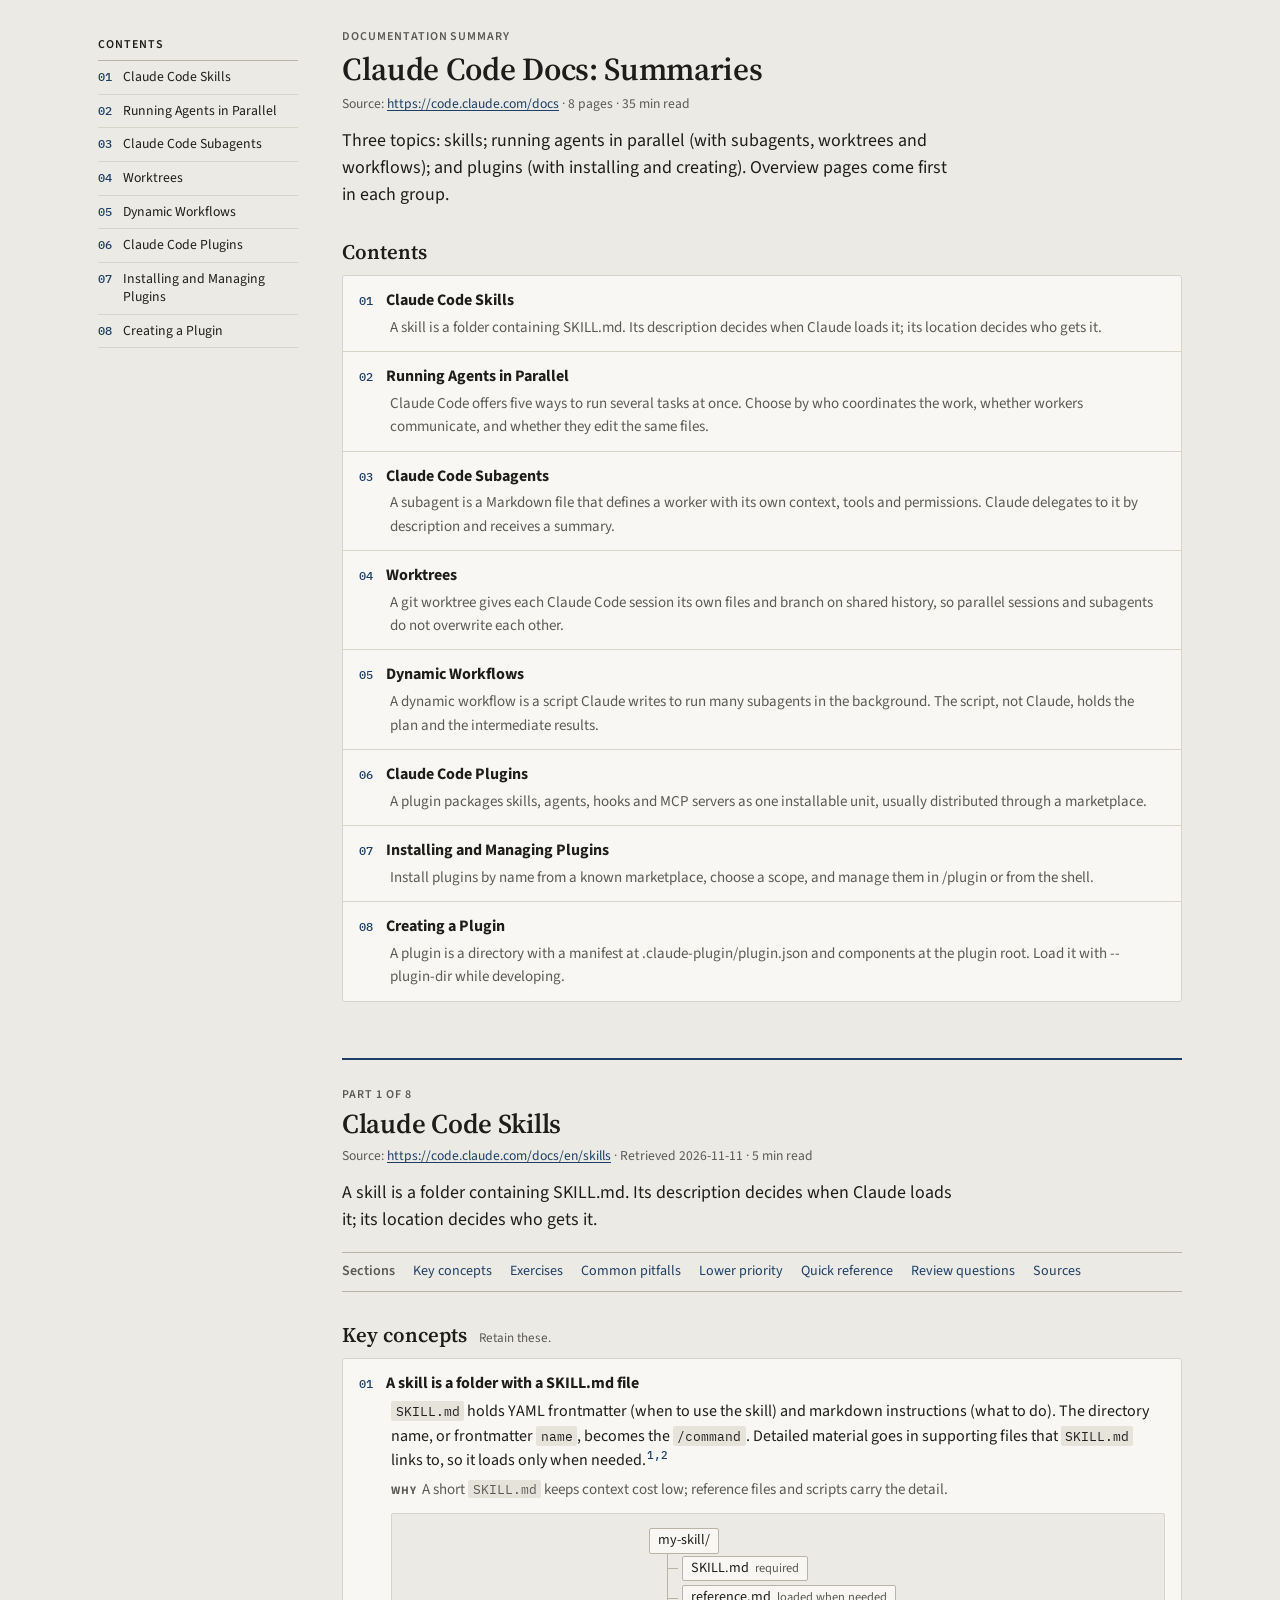
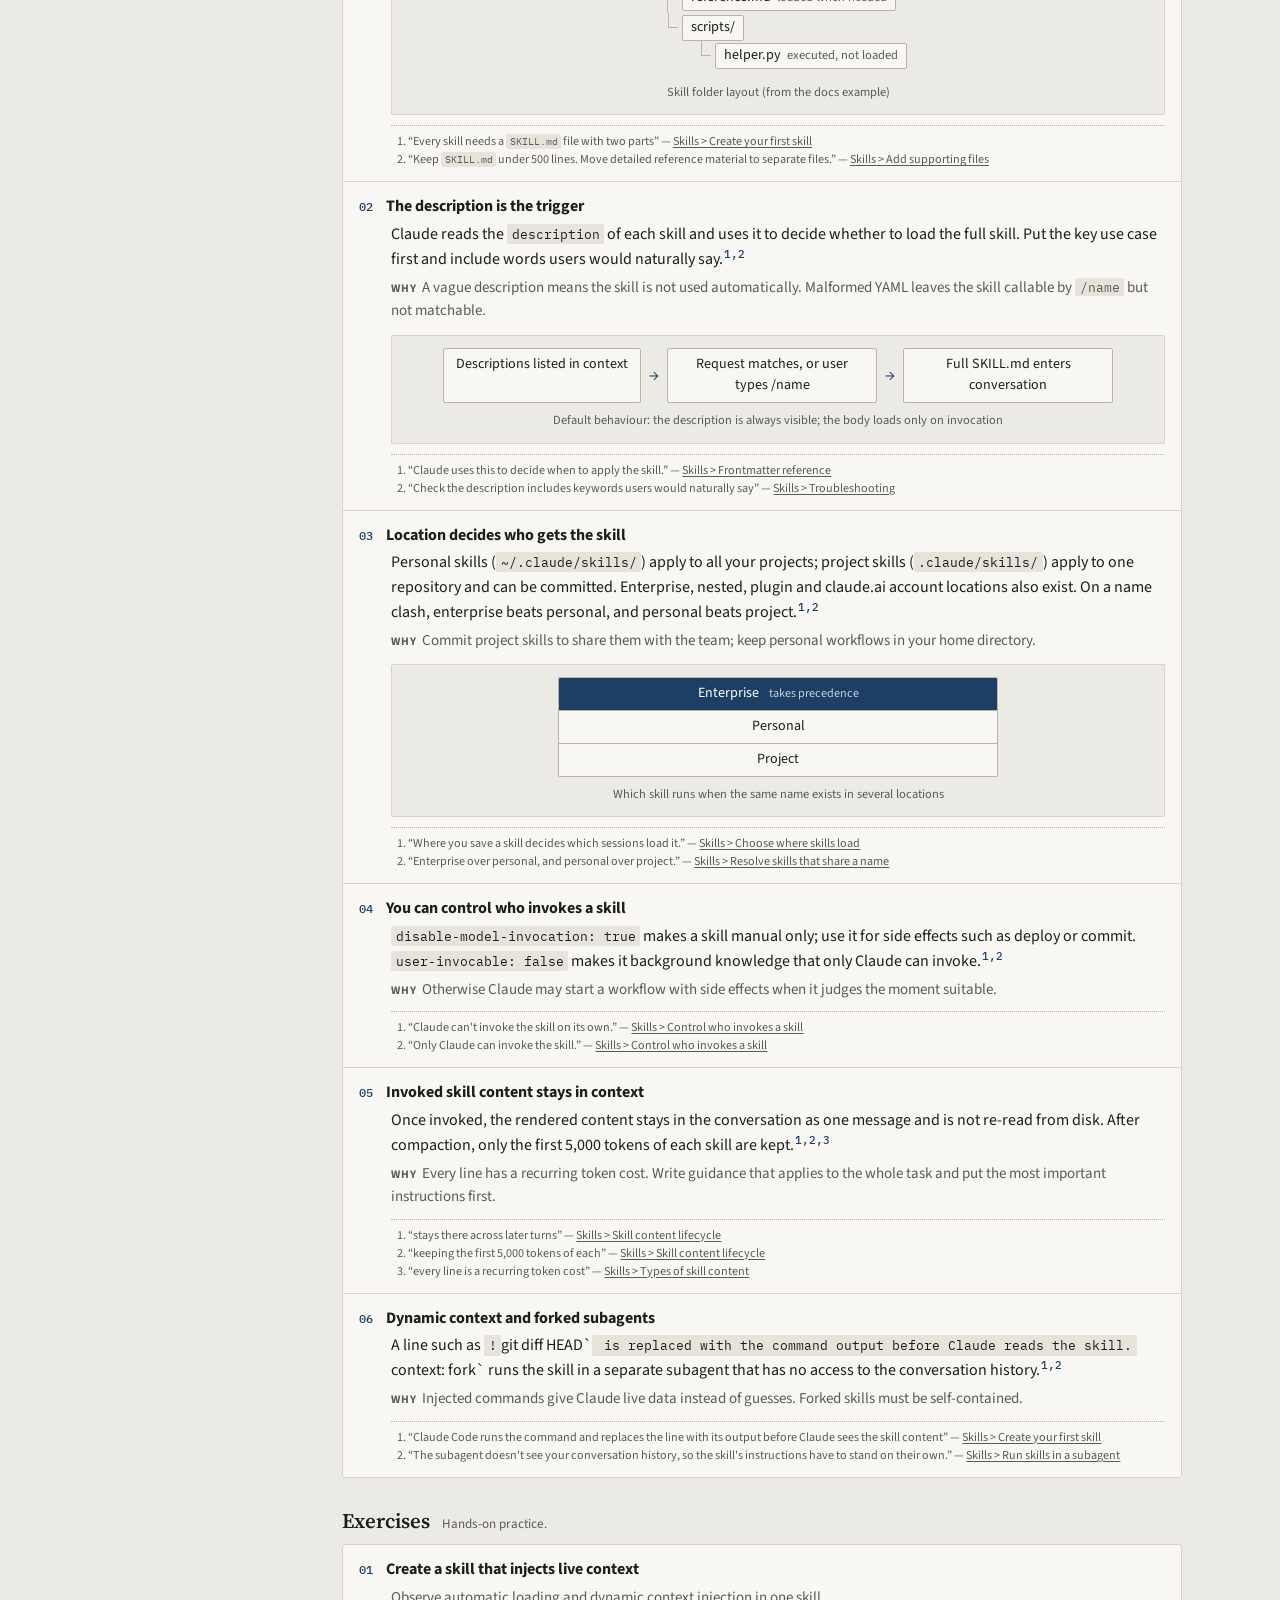
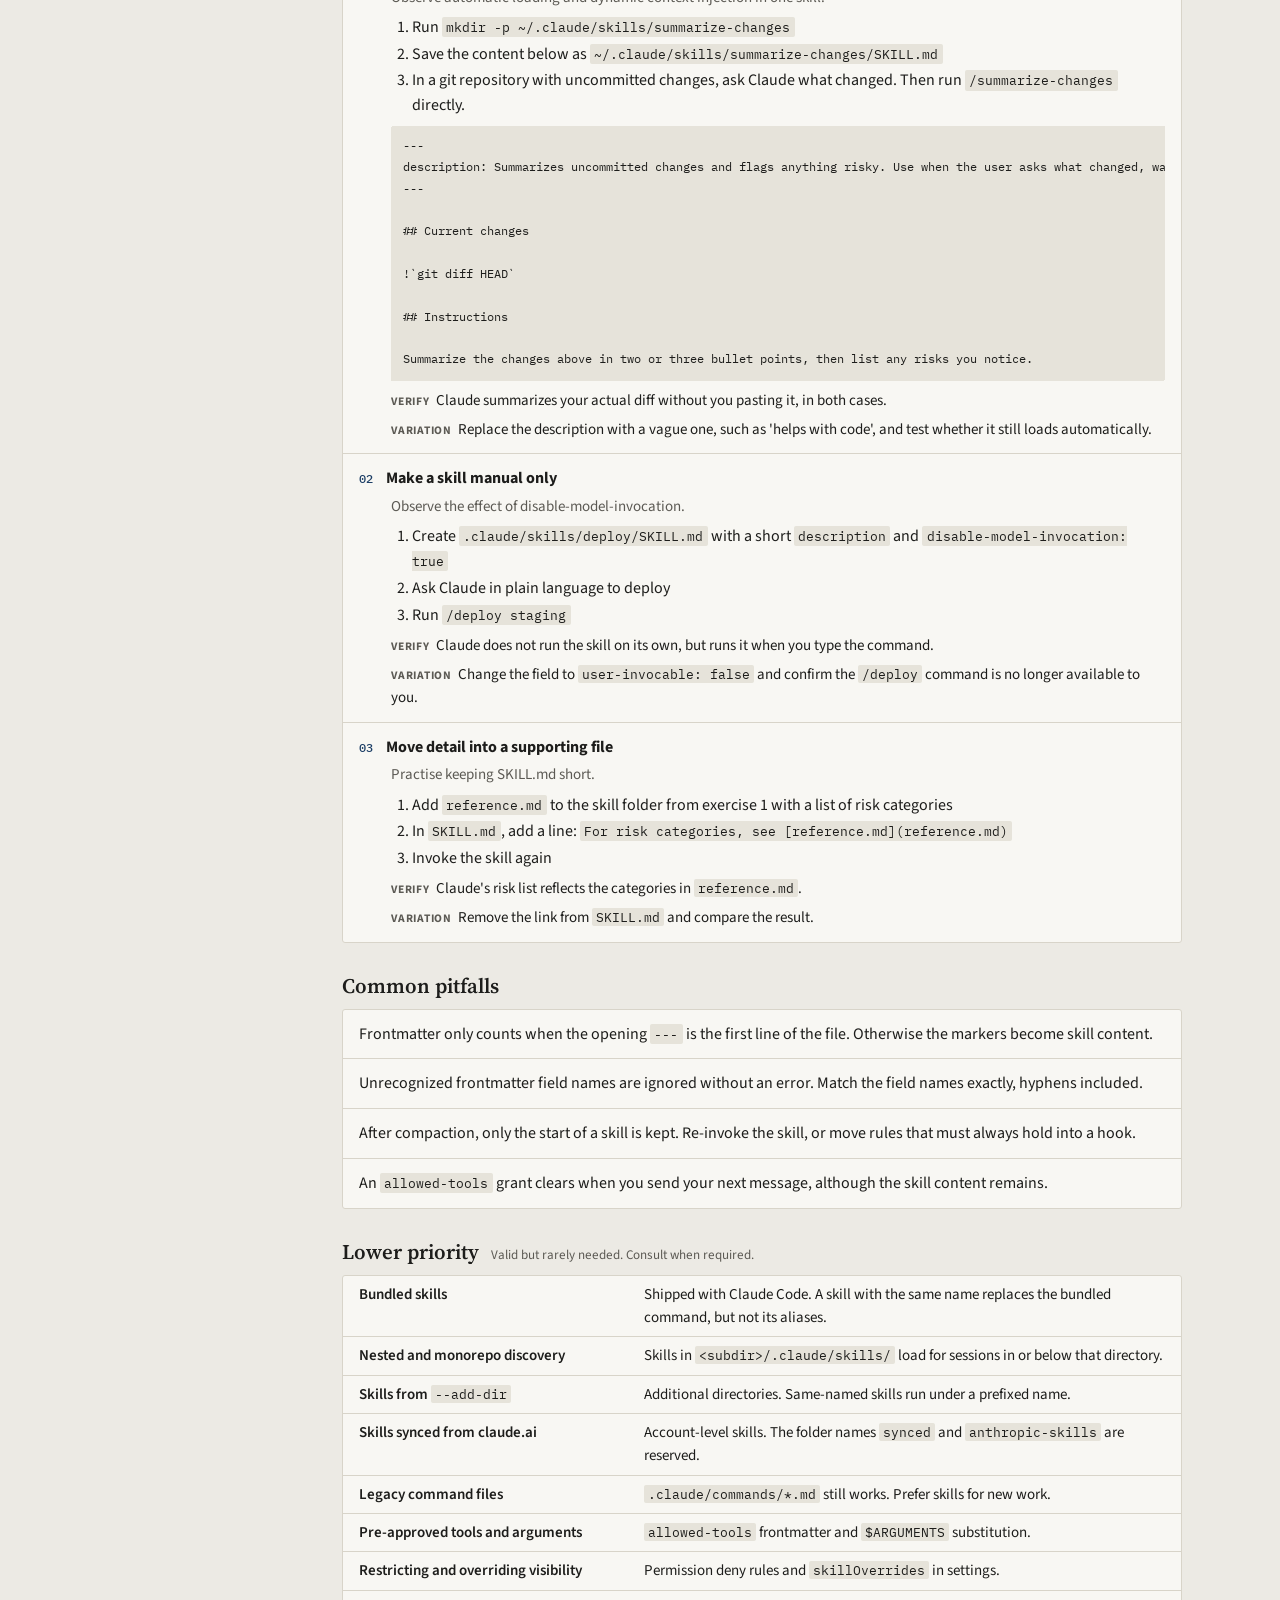
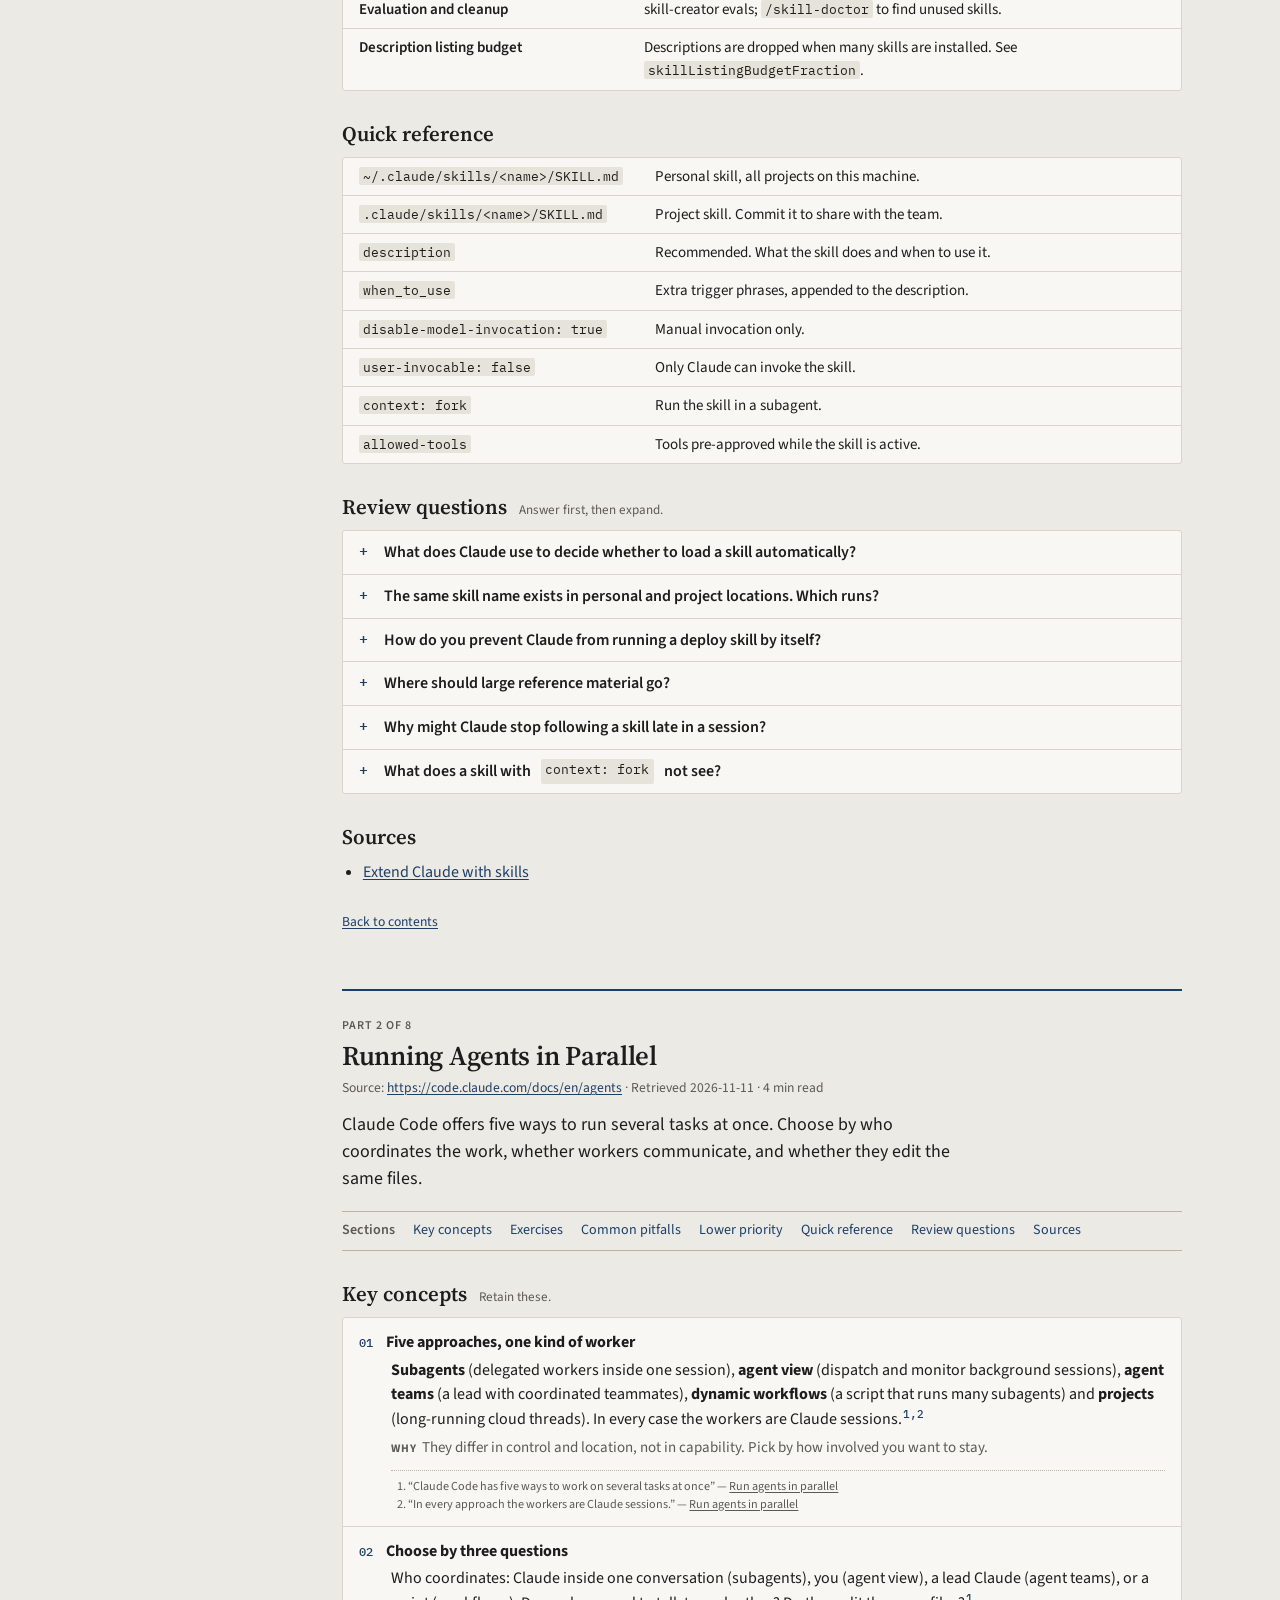
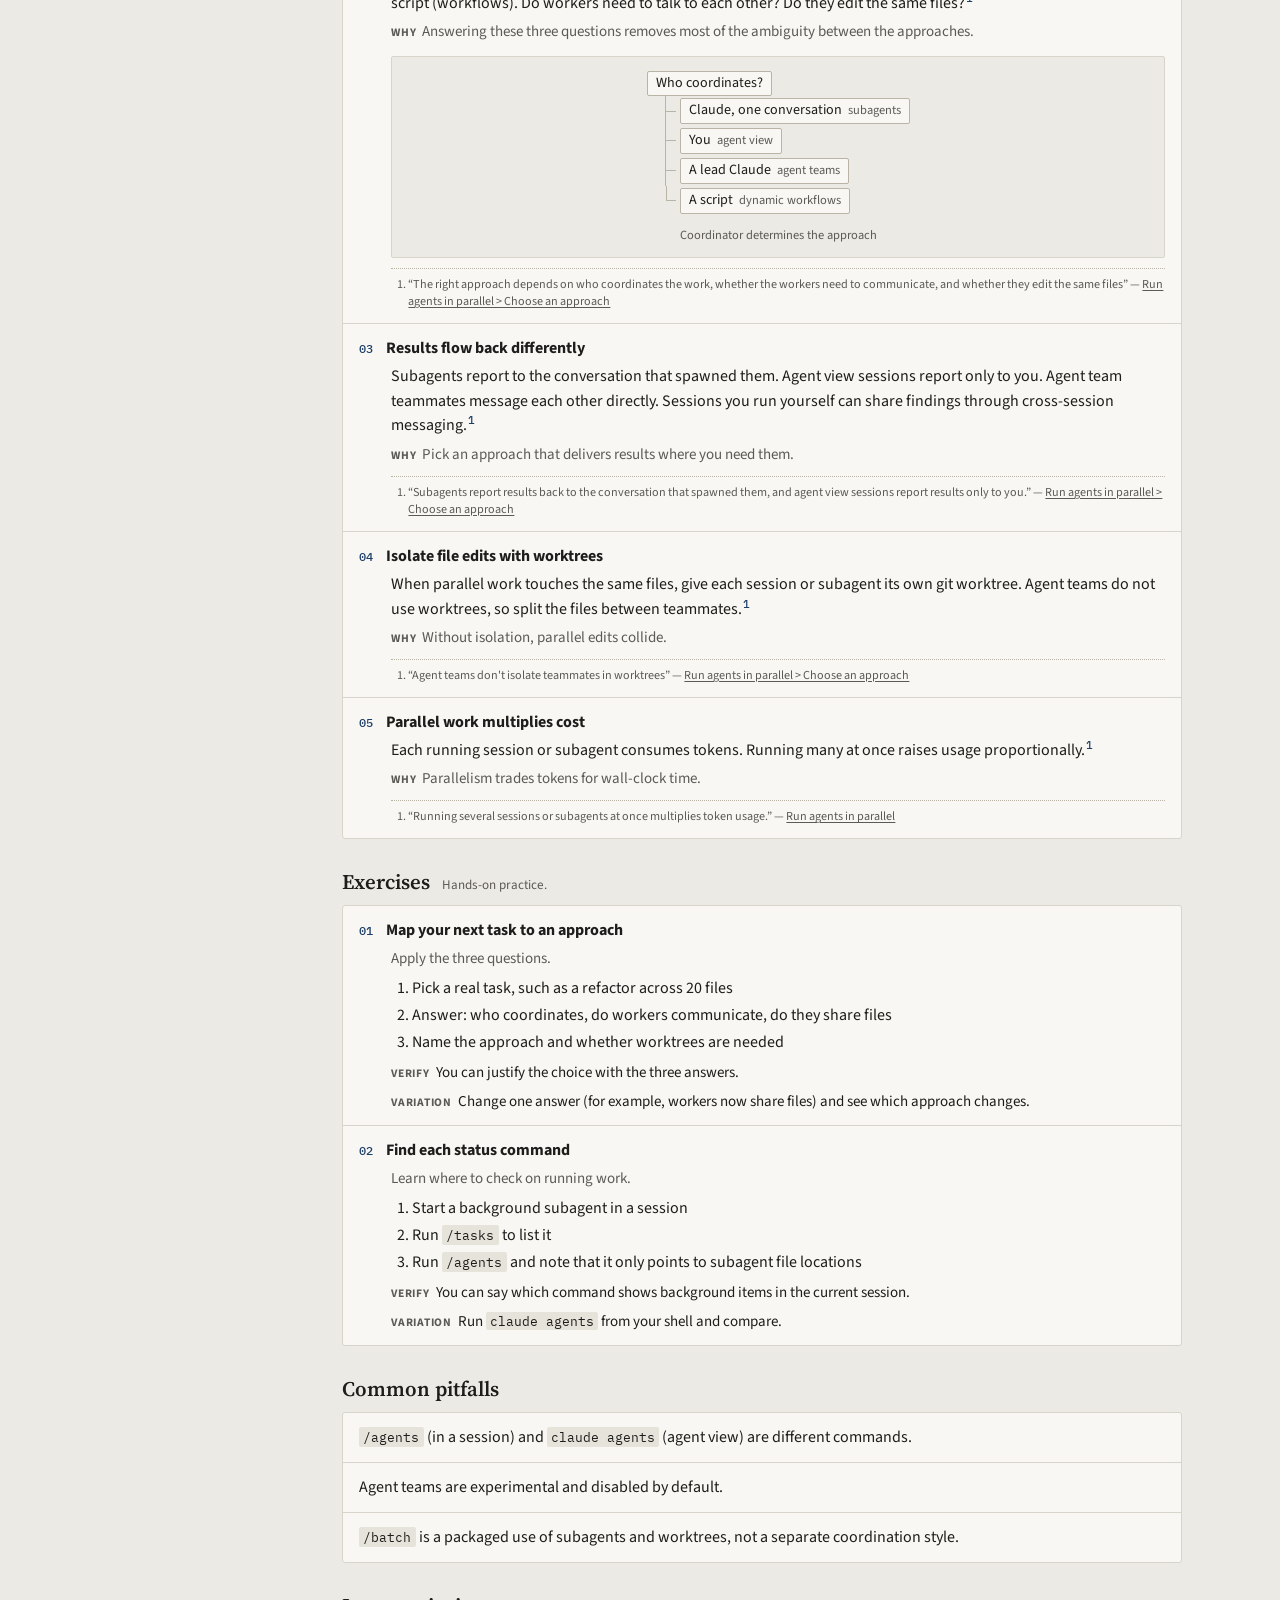
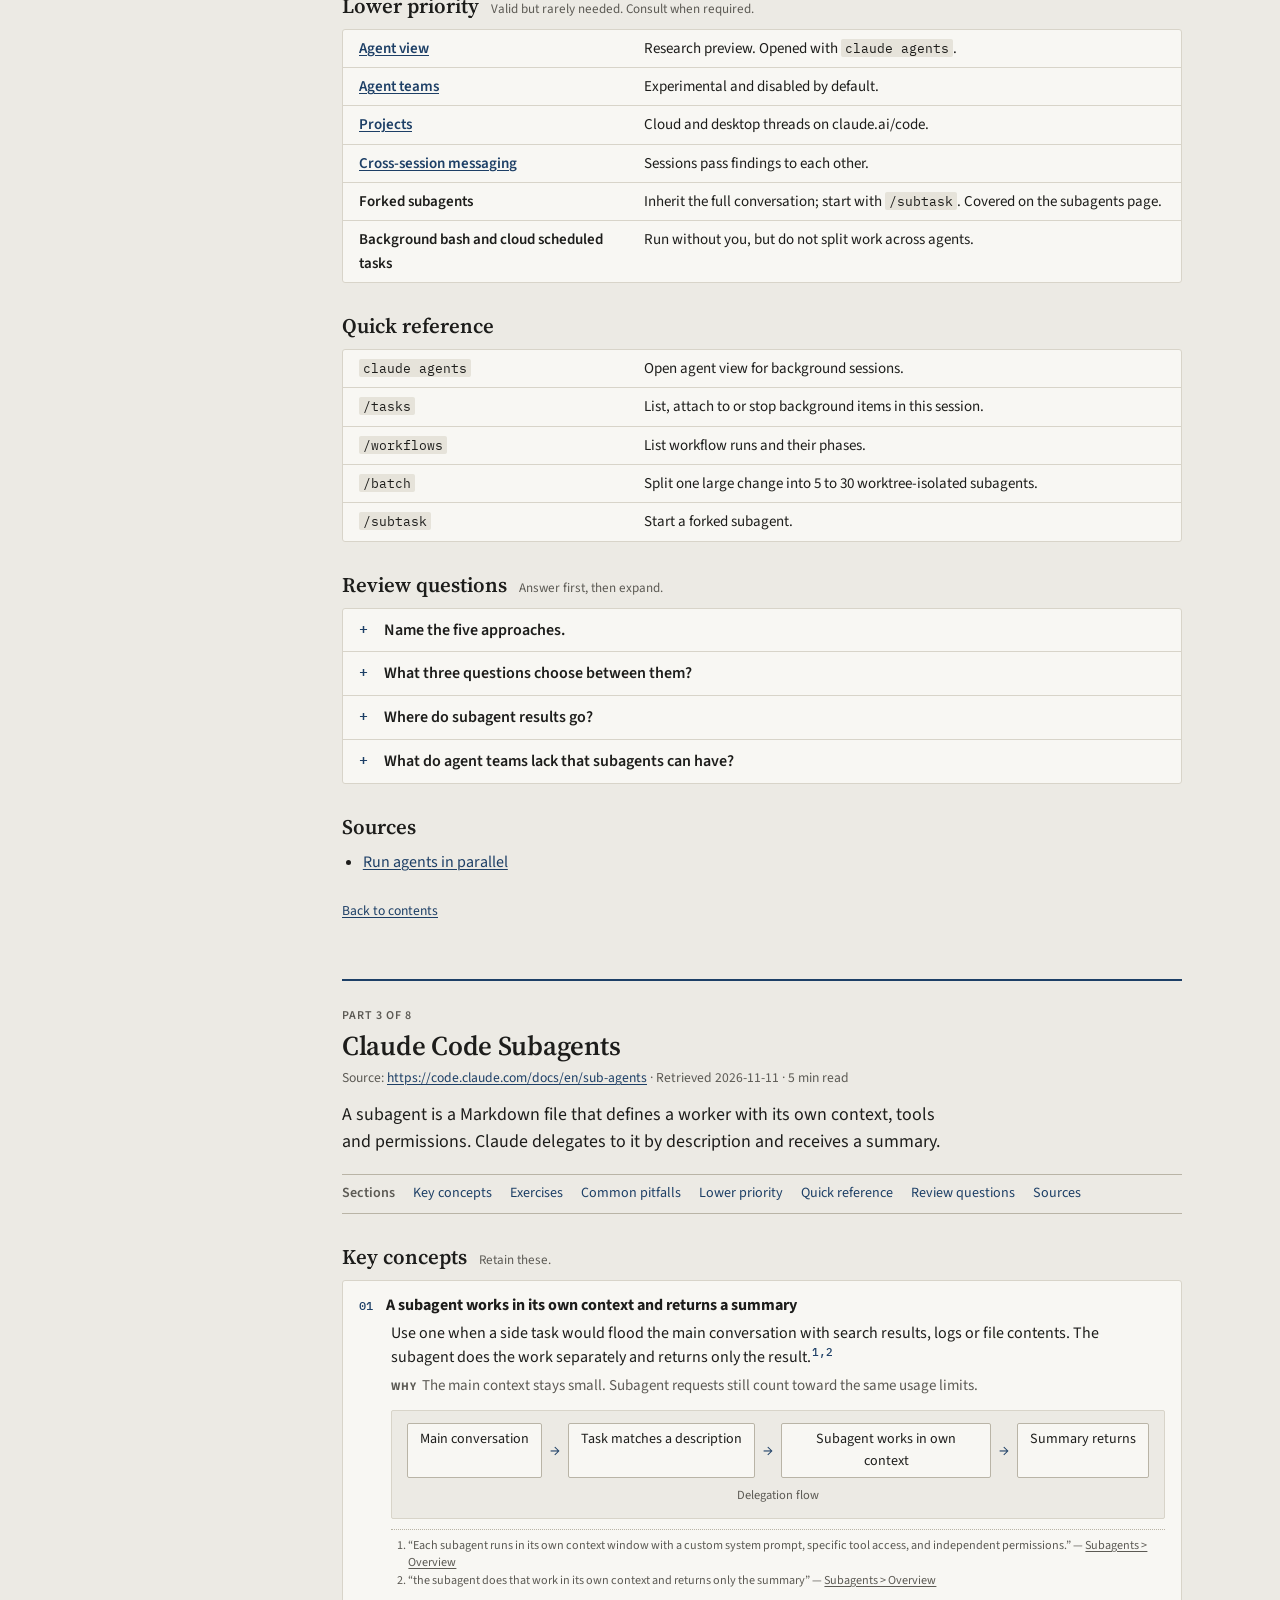
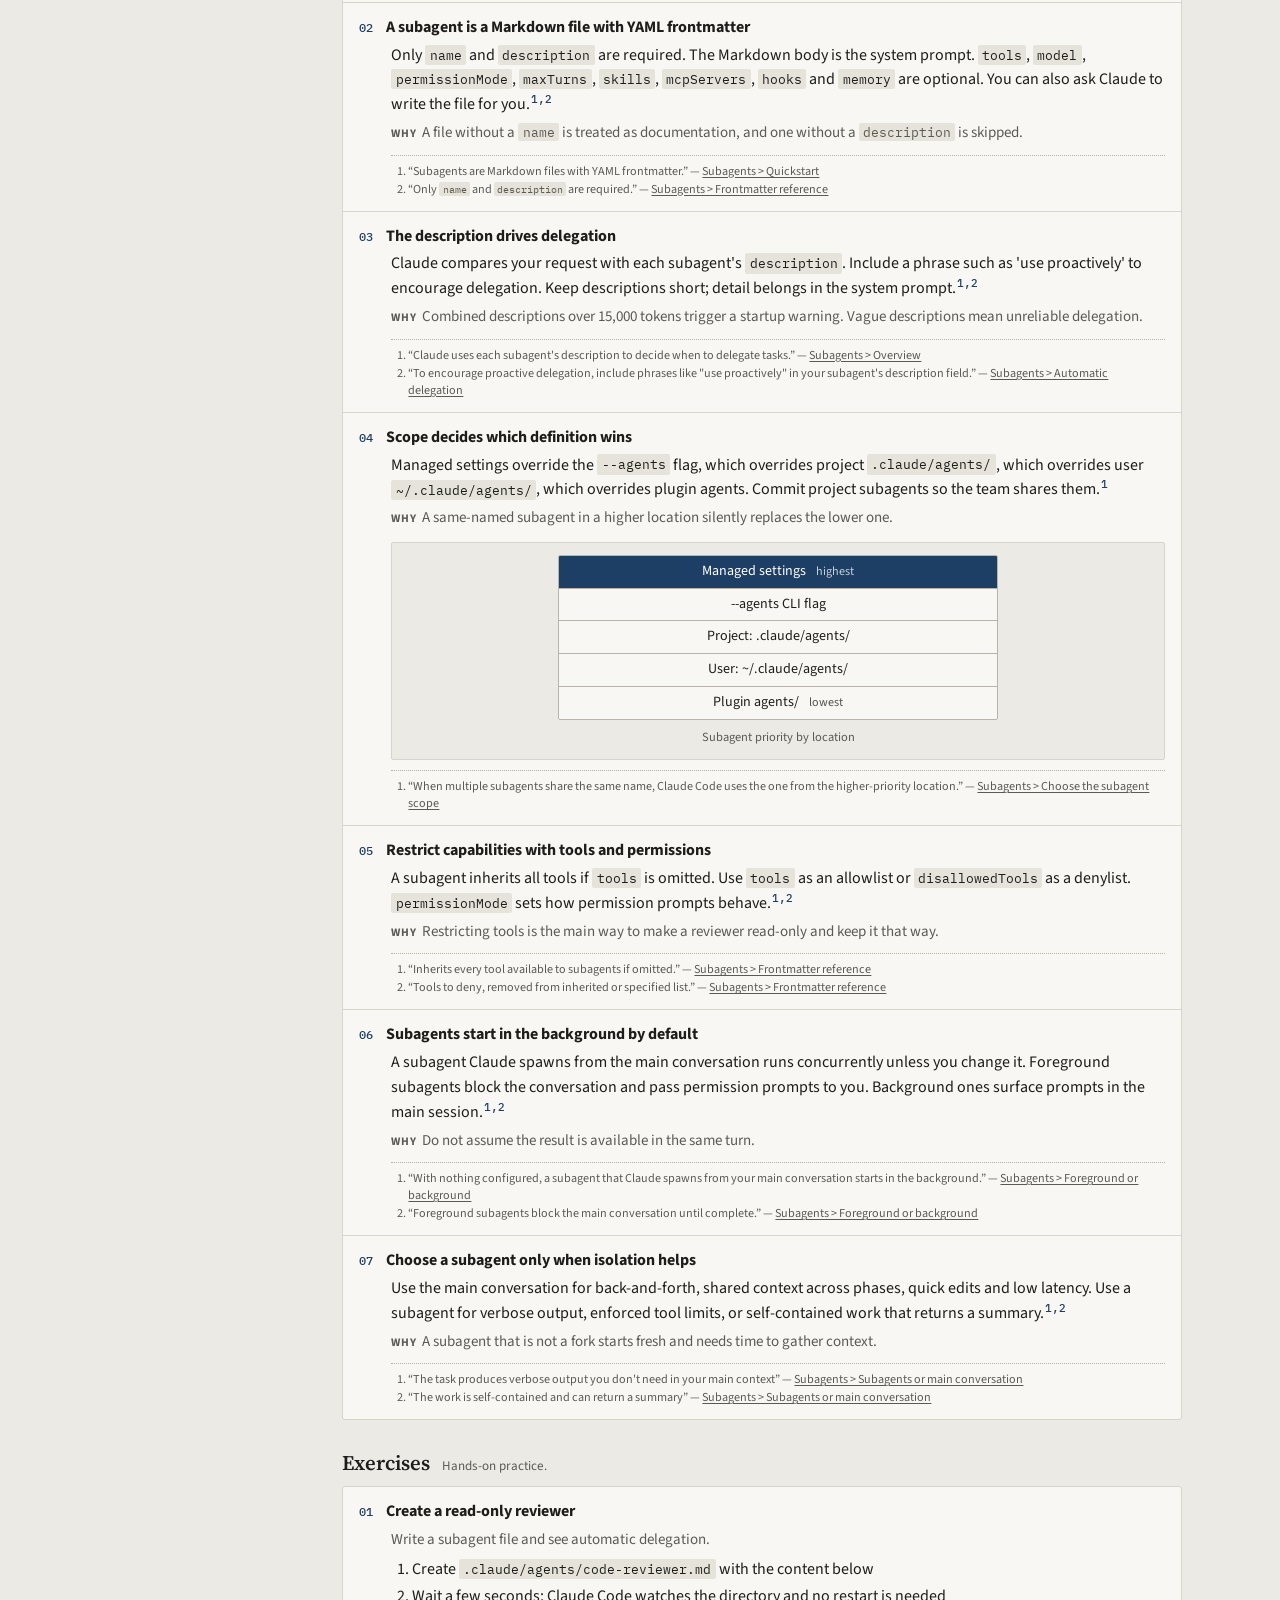
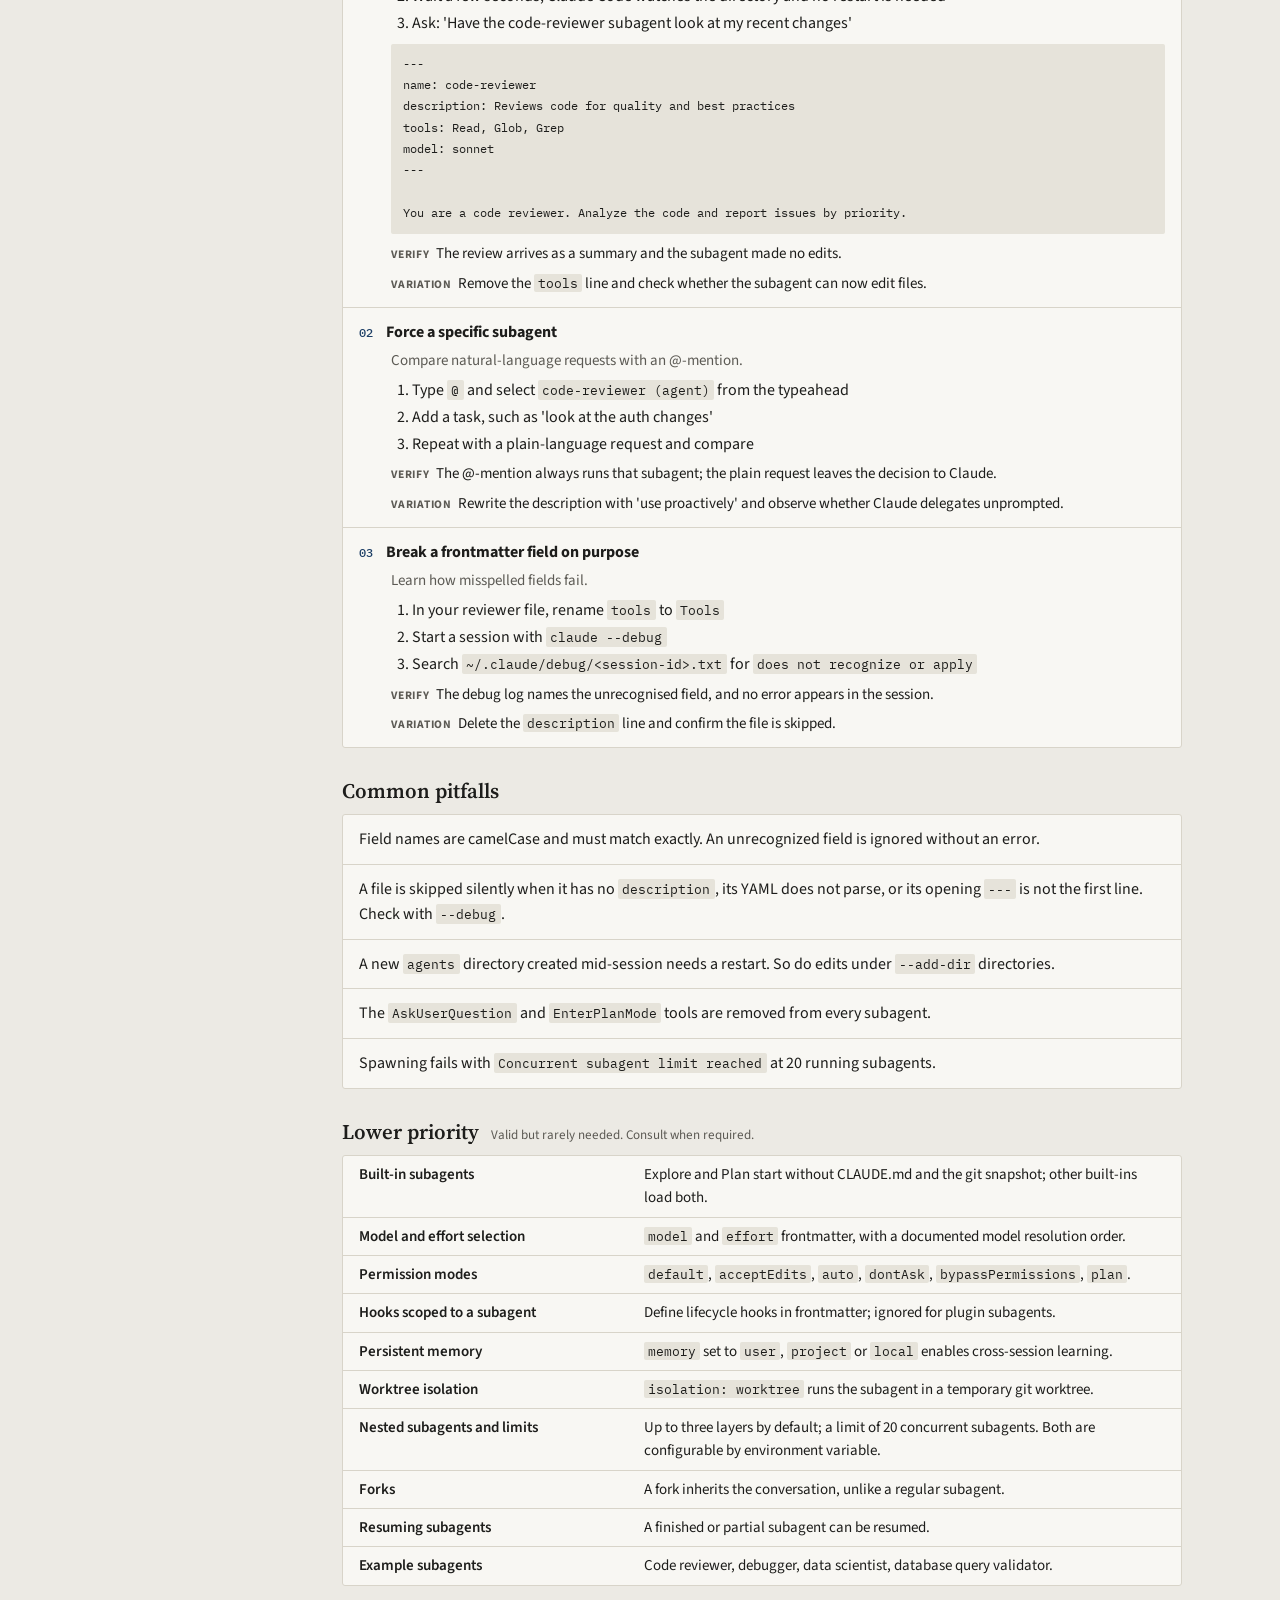
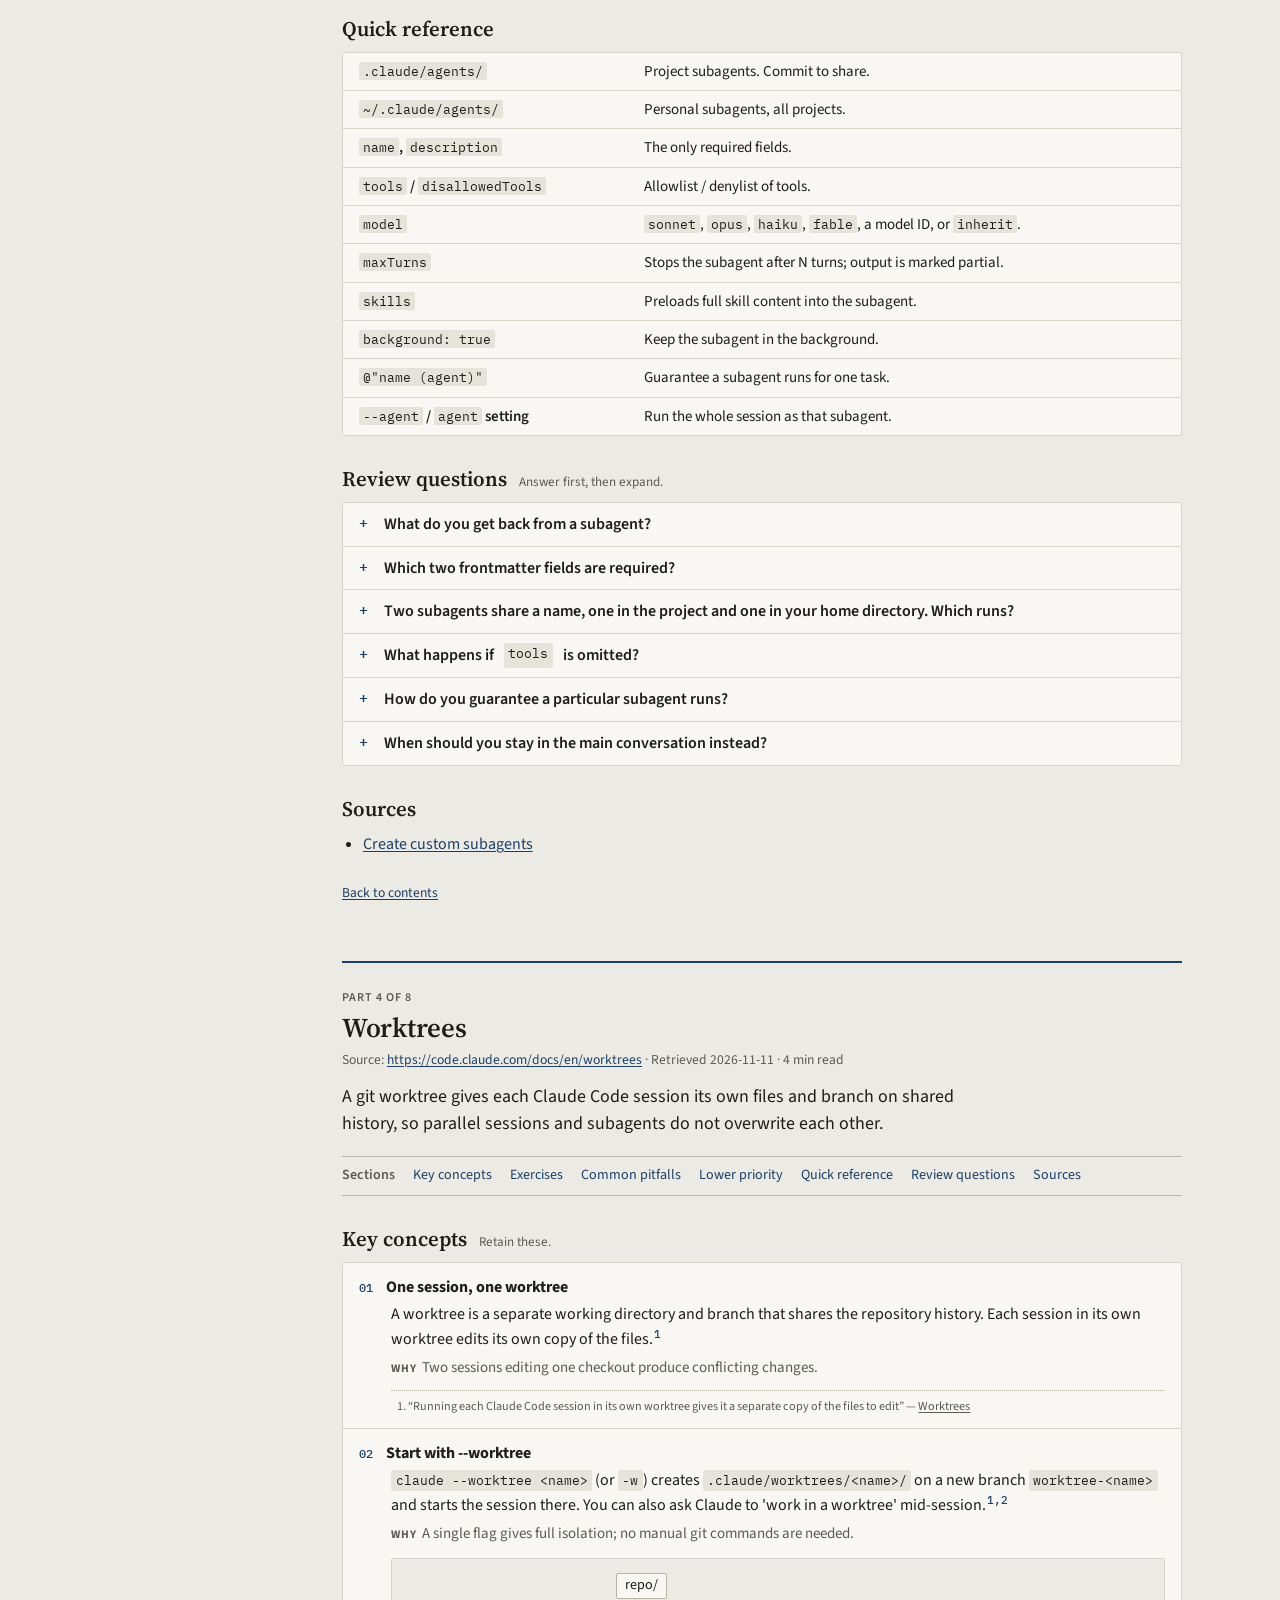
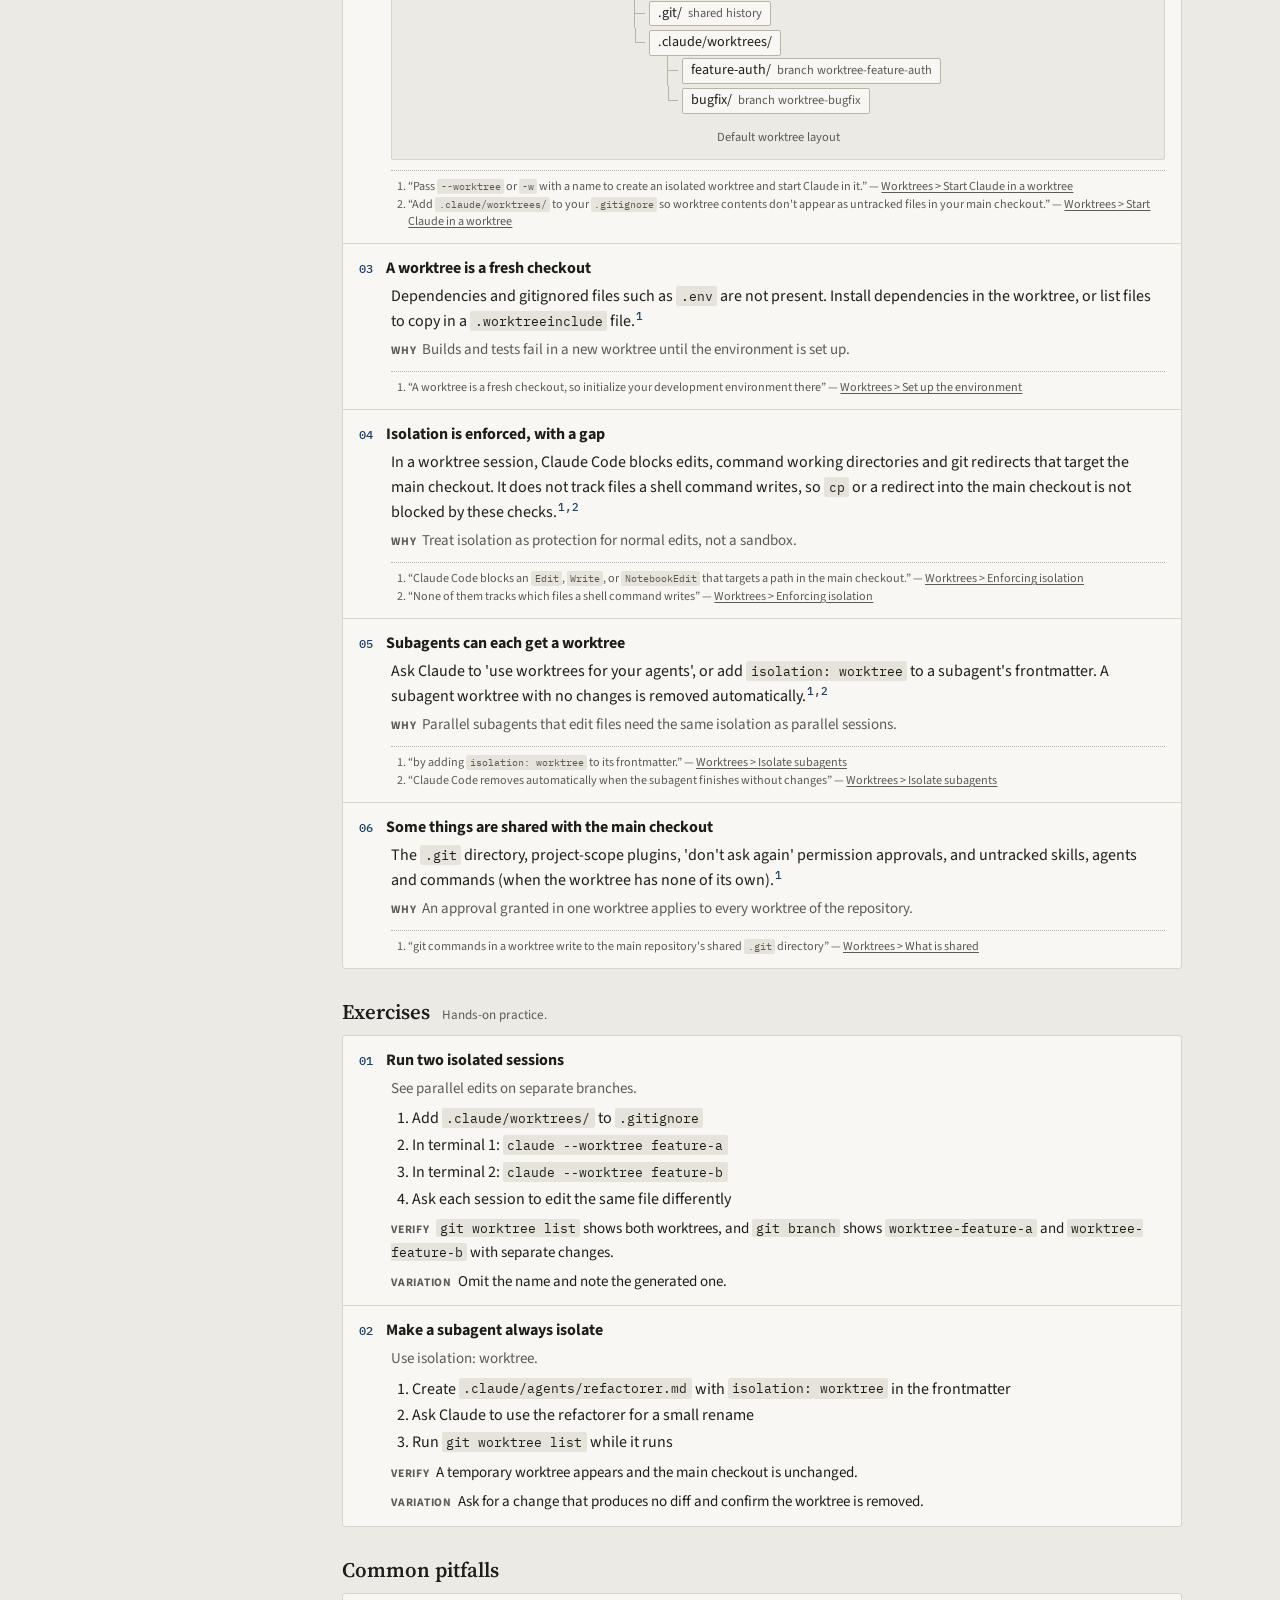
==== tldr-out/claude-code/index.html @ df7fffbd "Refactor tldr-docs: unified bundle HTML, fetch script, stricter checks - build.py renders every page" ====
<!doctype html><html lang="en"><head><meta charset="utf-8"><meta name="viewport" content="width=device-width,initial-scale=1"><title>Claude Code Docs: Summaries</title><link rel="preconnect" href="https://fonts.googleapis.com"><link rel="preconnect" href="https://fonts.gstatic.com" crossorigin><link rel="stylesheet" href="https://fonts.googleapis.com/css2?family=Source+Sans+3:ital,wght@0,400;0,600;0,700;1,400&family=Source+Serif+4:opsz,wght@8..60,600&family=IBM+Plex+Mono:wght@400;500&display=swap"><style>
:root{--bg:#eceae4;--panel:#f8f7f3;--fg:#1d1d1b;--mut:#5c5a54;--bd:#d8d4c9;--bd2:#b9b4a6;--acc:#1d3f66;
--code:#e6e3da;--sans:"Source Sans 3",-apple-system,"Segoe UI",Roboto,Arial,sans-serif;
--serif:"Source Serif 4",Georgia,"Times New Roman",serif;--mono:"IBM Plex Mono",ui-monospace,SFMono-Regular,Menlo,monospace}
*{box-sizing:border-box}
html{-webkit-text-size-adjust:100%}
body{margin:0;background:var(--bg);color:var(--fg);font:16px/1.55 var(--sans);-webkit-font-smoothing:antialiased}
main{max-width:840px;margin:0 auto;padding:28px 16px 56px}
a{color:var(--acc);text-underline-offset:2px;text-decoration-thickness:1px}
article,section{scroll-margin-top:16px}
.eyebrow{font-size:.75rem;font-weight:600;letter-spacing:.08em;text-transform:uppercase;color:var(--mut)}
.pt{font:600 2rem/1.15 var(--serif);margin:4px 0 6px;letter-spacing:-.01em}
h2.pt{font-size:1.7rem}
.meta{color:var(--mut);font-size:.85rem}
.lead{font-size:1.12rem;line-height:1.5;margin:14px 0 0;max-width:68ch}
nav{display:flex;flex-wrap:wrap;gap:2px 18px;font-size:.88rem;margin:18px 0 0;padding:8px 0;border-top:1px solid var(--bd2);border-bottom:1px solid var(--bd2)}
nav span{color:var(--mut);font-weight:600}
nav a{text-decoration:none}nav a:hover{text-decoration:underline}
section{margin-top:30px}
.sh{font:600 1.3rem/1.25 var(--serif);margin:0 0 10px;display:flex;flex-wrap:wrap;align-items:baseline;gap:4px 12px}
.sh small{font:400 .82rem var(--sans);color:var(--mut)}
.panel{background:var(--panel);border:1px solid var(--bd);border-radius:3px}
.item{padding:12px 16px}
.item+.item{border-top:1px solid var(--bd)}
.it{margin:0 0 3px;font-size:1rem;font-weight:700;display:flex;gap:10px;align-items:baseline}
.num{font:500 .78rem var(--mono);color:var(--acc);min-width:1.4em}
.body{padding-left:calc(1.4em + 10px)}
.lbl{font-size:.72rem;font-weight:700;letter-spacing:.06em;text-transform:uppercase;color:var(--mut);margin-right:6px}
.why,.note{color:var(--mut);margin-top:4px;font-size:.94rem}
.row{margin-top:6px;font-size:.94rem}
ol,ul{padding-left:1.3em;margin:6px 0}
li{margin:2px 0}
ul.plain{list-style:none;padding:0;margin:0}ul.plain li.item{margin:0}
code{background:var(--code);padding:.08em .32em;border-radius:2px;font:.84em var(--mono)}
pre{background:var(--code);padding:10px 12px;overflow-x:auto;margin:8px 0;border-radius:2px;font-size:.92rem;line-height:1.45}
pre code{padding:0;background:none}
table{width:100%;border-collapse:collapse;font-size:.94rem}
td{padding:7px 16px;vertical-align:top}
tr+tr td{border-top:1px solid var(--bd)}
td:first-child{width:34%;font-weight:600}
details+details{border-top:1px solid var(--bd)}
summary{cursor:pointer;padding:9px 16px;font-weight:600;list-style:none;display:flex;gap:10px}
summary::-webkit-details-marker{display:none}
summary:before{content:"+";font:500 .95rem var(--mono);color:var(--acc);width:1em}
details[open] summary:before{content:"\2212"}
details p{margin:0;padding:0 16px 10px calc(16px + 1em + 10px);color:var(--mut)}
.pages a{text-decoration:none;color:inherit;display:block}
.pages a:hover .it{color:var(--acc);text-decoration:underline}
.pages .note{margin-top:2px}
footer{margin-top:36px;padding-top:10px;border-top:1px solid var(--bd2);font-size:.8rem;color:var(--mut)}
figure.dg{margin:12px 0 4px;padding:12px;border:1px solid var(--bd);background:var(--bg);border-radius:2px;text-align:center}
figure.dg img,figure.dg svg{max-width:100%;height:auto}
figure.dg figcaption{font-size:.78rem;color:var(--mut);margin-top:8px}
.flow{display:flex;flex-wrap:wrap;align-items:stretch;justify-content:center;row-gap:8px}
.flow.col{flex-direction:column;align-items:center}
.fnode{border:1px solid var(--bd2);background:var(--panel);padding:5px 12px;font-size:.88rem;text-align:center;max-width:210px;border-radius:2px}
.fnode i{display:block;font-style:normal;font-size:.76rem;color:var(--mut)}
.farrow{align-self:center;color:var(--acc);padding:0 8px}
.farrow small{display:block;font-size:.7rem;color:var(--mut);text-align:center}
.flow.col .farrow{padding:2px 0}
.layers{max-width:440px;margin:0 auto;border:1px solid var(--bd2);border-radius:2px;overflow:hidden}
.layer{padding:5px 12px;font-size:.88rem;background:var(--panel)}
.layer+.layer{border-top:1px solid var(--bd2)}
.layer:first-child{background:var(--acc);color:#fff}
.layer i{font-style:normal;font-size:.76rem;opacity:.75;margin-left:.6em}
.tree,.tree ul{list-style:none;margin:0;padding-left:18px;text-align:left;font-size:.88rem}
.tree{display:inline-block;padding-left:0}
.tree li{position:relative;padding:2px 0 2px 14px;border-left:1px solid var(--bd2);margin:0}
.tree li:before{content:"";position:absolute;left:0;top:1em;width:10px;border-top:1px solid var(--bd2)}
.tree li:last-child{border-left-color:transparent}
.tree li:last-child:after{content:"";position:absolute;left:0;top:0;height:1em;border-left:1px solid var(--bd2)}
.tree>ul{padding-left:0}.tree>ul>li{border:0;padding-left:0}.tree>ul>li:before,.tree>ul>li:after{display:none}
.tree .tl{border:1px solid var(--bd2);background:var(--panel);padding:1px 8px;display:inline-block;border-radius:2px}
.tree .tl i{font-style:normal;color:var(--mut);font-size:.78rem;margin-left:.5em}
.fn{font-size:.76rem;color:var(--mut);margin:10px 0 0;padding:6px 0 0 1.4em;border-top:1px dotted var(--bd2);line-height:1.4}
.fn li{margin:1px 0}.fn a{color:var(--mut)}
sup.f{font:500 .66em var(--mono);color:var(--acc);margin-left:1px}
.layout{display:grid;grid-template-columns:200px minmax(0,840px);justify-content:center;gap:0 44px;padding:0 16px}
.layout main{margin:0;padding:28px 0 56px;max-width:none}
.layout article{margin-top:56px;padding-top:26px;border-top:2px solid var(--acc)}
.top{display:inline-block;margin-top:20px;font-size:.85rem}
.toc{position:sticky;top:0;align-self:start;max-height:100vh;overflow-y:auto;padding:30px 0 24px;font-size:.86rem;line-height:1.35}
.toc-h{display:block;font-size:.75rem;font-weight:600;letter-spacing:.08em;text-transform:uppercase;color:var(--mut);text-decoration:none;padding-bottom:8px;border-bottom:1px solid var(--bd2)}
.toc ol{list-style:none;margin:0;padding:0}
.toc li{margin:0;border-bottom:1px solid var(--bd)}
.toc a{display:flex;gap:8px;padding:7px 0;color:var(--fg);text-decoration:none}
.toc a:hover{color:var(--acc)}
@media(max-width:1080px){.layout{display:block;padding:0}.toc{display:none}.layout main{max-width:840px;margin:0 auto;padding:28px 16px 56px}}
@media(max-width:560px){.body{padding-left:0}td{display:block;width:auto!important;padding:2px 16px}tr td:first-child{padding-top:8px}tr td:last-child{padding-bottom:8px}tr+tr td+td{border-top:0}}
@media print{nav,.toc,.top{display:none}.layout{display:block}body{background:#fff}.layout article{break-before:page;border-top:0}.item,details{break-inside:avoid}}
</style></head><body><div class="layout"><aside class="toc"><a class="toc-h" href="#contents">Contents</a><ol><li><a href="#skills"><span class="num">01</span><span>Claude Code Skills</span></a></li><li><a href="#agents"><span class="num">02</span><span>Running Agents in Parallel</span></a></li><li><a href="#sub-agents"><span class="num">03</span><span>Claude Code Subagents</span></a></li><li><a href="#worktrees"><span class="num">04</span><span>Worktrees</span></a></li><li><a href="#workflows"><span class="num">05</span><span>Dynamic Workflows</span></a></li><li><a href="#plugins"><span class="num">06</span><span>Claude Code Plugins</span></a></li><li><a href="#plugins-install"><span class="num">07</span><span>Installing and Managing Plugins</span></a></li><li><a href="#plugins-create"><span class="num">08</span><span>Creating a Plugin</span></a></li></ol></aside><main><header><div class="eyebrow">Documentation summary</div><h1 class="pt">Claude Code Docs: Summaries</h1><div class="meta">Source: <a href="https://code.claude.com/docs" rel="noopener">https://code.claude.com/docs</a> &middot; 8 pages &middot; 35 min read</div><p class="lead">Three topics: skills; running agents in parallel (with subagents, worktrees and workflows); and plugins (with installing and creating). Overview pages come first in each group.</p></header><section id="contents"><h2 class="sh">Contents</h2><div class="panel pages"><a class="item" href="#skills"><div class="it"><span class="num">01</span>Claude Code Skills</div><div class="body note">A skill is a folder containing SKILL.md. Its description decides when Claude loads it; its location decides who gets it.</div></a><a class="item" href="#agents"><div class="it"><span class="num">02</span>Running Agents in Parallel</div><div class="body note">Claude Code offers five ways to run several tasks at once. Choose by who coordinates the work, whether workers communicate, and whether they edit the same files.</div></a><a class="item" href="#sub-agents"><div class="it"><span class="num">03</span>Claude Code Subagents</div><div class="body note">A subagent is a Markdown file that defines a worker with its own context, tools and permissions. Claude delegates to it by description and receives a summary.</div></a><a class="item" href="#worktrees"><div class="it"><span class="num">04</span>Worktrees</div><div class="body note">A git worktree gives each Claude Code session its own files and branch on shared history, so parallel sessions and subagents do not overwrite each other.</div></a><a class="item" href="#workflows"><div class="it"><span class="num">05</span>Dynamic Workflows</div><div class="body note">A dynamic workflow is a script Claude writes to run many subagents in the background. The script, not Claude, holds the plan and the intermediate results.</div></a><a class="item" href="#plugins"><div class="it"><span class="num">06</span>Claude Code Plugins</div><div class="body note">A plugin packages skills, agents, hooks and MCP servers as one installable unit, usually distributed through a marketplace.</div></a><a class="item" href="#plugins-install"><div class="it"><span class="num">07</span>Installing and Managing Plugins</div><div class="body note">Install plugins by name from a known marketplace, choose a scope, and manage them in /plugin or from the shell.</div></a><a class="item" href="#plugins-create"><div class="it"><span class="num">08</span>Creating a Plugin</div><div class="body note">A plugin is a directory with a manifest at .claude-plugin/plugin.json and components at the plugin root. Load it with --plugin-dir while developing.</div></a></div></section><article id="skills"><div class="eyebrow">Part 1 of 8</div><h2 class="pt">Claude Code Skills</h2><div class="meta">Source: <a href="https://code.claude.com/docs/en/skills" rel="noopener">https://code.claude.com/docs/en/skills</a> &middot; Retrieved 2026-11-11 &middot; 5 min read</div><p class="lead">A skill is a folder containing SKILL.md. Its description decides when Claude loads it; its location decides who gets it.</p><nav><span>Sections</span><a href="#skills-core">Key concepts</a><a href="#skills-practice">Exercises</a><a href="#skills-gotchas">Common pitfalls</a><a href="#skills-skip">Lower priority</a><a href="#skills-cheatsheet">Quick reference</a><a href="#skills-recall">Review questions</a><a href="#skills-sources">Sources</a></nav><section id="skills-core"><h3 class="sh">Key concepts <small>Retain these.</small></h3><div class="panel"><div class="item"><h4 class="it"><span class="num">01</span>A skill is a folder with a SKILL.md file</h4><div class="body"><div><code>SKILL.md</code> holds YAML frontmatter (when to use the skill) and markdown instructions (what to do). The directory name, or frontmatter <code>name</code>, becomes the <code>/command</code>. Detailed material goes in supporting files that <code>SKILL.md</code> links to, so it loads only when needed.<sup class="f">1,2</sup></div><div class="why"><span class="lbl">Why</span>A short <code>SKILL.md</code> keeps context cost low; reference files and scripts carry the detail.</div><figure class="dg"><div class="tree"><ul><li><span class="tl">my-skill/</span><ul><li><span class="tl">SKILL.md<i>required</i></span></li><li><span class="tl">reference.md<i>loaded when needed</i></span></li><li><span class="tl">scripts/</span><ul><li><span class="tl">helper.py<i>executed, not loaded</i></span></li></ul></li></ul></li></ul></div><figcaption>Skill folder layout (from the docs example)</figcaption></figure><ol class="fn"><li>“Every skill needs a <code>SKILL.md</code> file with two parts” — <a href="https://code.claude.com/docs/en/skills#create-your-first-skill" rel="noopener">Skills &gt; Create your first skill</a></li><li>“Keep <code>SKILL.md</code> under 500 lines. Move detailed reference material to separate files.” — <a href="https://code.claude.com/docs/en/skills#add-supporting-files" rel="noopener">Skills &gt; Add supporting files</a></li></ol></div></div><div class="item"><h4 class="it"><span class="num">02</span>The description is the trigger</h4><div class="body"><div>Claude reads the <code>description</code> of each skill and uses it to decide whether to load the full skill. Put the key use case first and include words users would naturally say.<sup class="f">1,2</sup></div><div class="why"><span class="lbl">Why</span>A vague description means the skill is not used automatically. Malformed YAML leaves the skill callable by <code>/name</code> but not matchable.</div><figure class="dg"><div class="flow"><div class="fnode">Descriptions listed in context</div><div class="farrow">&rarr;</div><div class="fnode">Request matches, or user types /name</div><div class="farrow">&rarr;</div><div class="fnode">Full SKILL.md enters conversation</div></div><figcaption>Default behaviour: the description is always visible; the body loads only on invocation</figcaption></figure><ol class="fn"><li>“Claude uses this to decide when to apply the skill.” — <a href="https://code.claude.com/docs/en/skills#frontmatter-reference" rel="noopener">Skills &gt; Frontmatter reference</a></li><li>“Check the description includes keywords users would naturally say” — <a href="https://code.claude.com/docs/en/skills#skill-not-triggering" rel="noopener">Skills &gt; Troubleshooting</a></li></ol></div></div><div class="item"><h4 class="it"><span class="num">03</span>Location decides who gets the skill</h4><div class="body"><div>Personal skills (<code>~/.claude/skills/</code>) apply to all your projects; project skills (<code>.claude/skills/</code>) apply to one repository and can be committed. Enterprise, nested, plugin and claude.ai account locations also exist. On a name clash, enterprise beats personal, and personal beats project.<sup class="f">1,2</sup></div><div class="why"><span class="lbl">Why</span>Commit project skills to share them with the team; keep personal workflows in your home directory.</div><figure class="dg"><div class="layers"><div class="layer">Enterprise <i>takes precedence</i></div><div class="layer">Personal</div><div class="layer">Project</div></div><figcaption>Which skill runs when the same name exists in several locations</figcaption></figure><ol class="fn"><li>“Where you save a skill decides which sessions load it.” — <a href="https://code.claude.com/docs/en/skills#choose-where-skills-load" rel="noopener">Skills &gt; Choose where skills load</a></li><li>“Enterprise over personal, and personal over project.” — <a href="https://code.claude.com/docs/en/skills#resolve-skills-that-share-a-name" rel="noopener">Skills &gt; Resolve skills that share a name</a></li></ol></div></div><div class="item"><h4 class="it"><span class="num">04</span>You can control who invokes a skill</h4><div class="body"><div><code>disable-model-invocation: true</code> makes a skill manual only; use it for side effects such as deploy or commit. <code>user-invocable: false</code> makes it background knowledge that only Claude can invoke.<sup class="f">1,2</sup></div><div class="why"><span class="lbl">Why</span>Otherwise Claude may start a workflow with side effects when it judges the moment suitable.</div><ol class="fn"><li>“Claude can't invoke the skill on its own.” — <a href="https://code.claude.com/docs/en/skills#control-who-invokes-a-skill" rel="noopener">Skills &gt; Control who invokes a skill</a></li><li>“Only Claude can invoke the skill.” — <a href="https://code.claude.com/docs/en/skills#control-who-invokes-a-skill" rel="noopener">Skills &gt; Control who invokes a skill</a></li></ol></div></div><div class="item"><h4 class="it"><span class="num">05</span>Invoked skill content stays in context</h4><div class="body"><div>Once invoked, the rendered content stays in the conversation as one message and is not re-read from disk. After compaction, only the first 5,000 tokens of each skill are kept.<sup class="f">1,2,3</sup></div><div class="why"><span class="lbl">Why</span>Every line has a recurring token cost. Write guidance that applies to the whole task and put the most important instructions first.</div><ol class="fn"><li>“stays there across later turns” — <a href="https://code.claude.com/docs/en/skills#skill-content-lifecycle" rel="noopener">Skills &gt; Skill content lifecycle</a></li><li>“keeping the first 5,000 tokens of each” — <a href="https://code.claude.com/docs/en/skills#skill-content-lifecycle" rel="noopener">Skills &gt; Skill content lifecycle</a></li><li>“every line is a recurring token cost” — <a href="https://code.claude.com/docs/en/skills#types-of-skill-content" rel="noopener">Skills &gt; Types of skill content</a></li></ol></div></div><div class="item"><h4 class="it"><span class="num">06</span>Dynamic context and forked subagents</h4><div class="body"><div>A line such as <code>!</code>git diff HEAD`<code> is replaced with the command output before Claude reads the skill. </code>context: fork` runs the skill in a separate subagent that has no access to the conversation history.<sup class="f">1,2</sup></div><div class="why"><span class="lbl">Why</span>Injected commands give Claude live data instead of guesses. Forked skills must be self-contained.</div><ol class="fn"><li>“Claude Code runs the command and replaces the line with its output before Claude sees the skill content” — <a href="https://code.claude.com/docs/en/skills#create-your-first-skill" rel="noopener">Skills &gt; Create your first skill</a></li><li>“The subagent doesn't see your conversation history, so the skill's instructions have to stand on their own.” — <a href="https://code.claude.com/docs/en/skills#run-skills-in-a-subagent" rel="noopener">Skills &gt; Run skills in a subagent</a></li></ol></div></div></div></section><section id="skills-practice"><h3 class="sh">Exercises <small>Hands-on practice.</small></h3><div class="panel"><div class="item"><h4 class="it"><span class="num">01</span>Create a skill that injects live context</h4><div class="body"><div class="note">Observe automatic loading and dynamic context injection in one skill.</div><ol><li>Run <code>mkdir -p ~/.claude/skills/summarize-changes</code></li><li>Save the content below as <code>~/.claude/skills/summarize-changes/SKILL.md</code></li><li>In a git repository with uncommitted changes, ask Claude what changed. Then run <code>/summarize-changes</code> directly.</li></ol><pre><code>---
description: Summarizes uncommitted changes and flags anything risky. Use when the user asks what changed, wants a commit message, or asks to review their diff.
---

## Current changes

!`git diff HEAD`

## Instructions

Summarize the changes above in two or three bullet points, then list any risks you notice.</code></pre><div class="row"><span class="lbl">Verify</span>Claude summarizes your actual diff without you pasting it, in both cases.</div><div class="row"><span class="lbl">Variation</span>Replace the description with a vague one, such as 'helps with code', and test whether it still loads automatically.</div></div></div><div class="item"><h4 class="it"><span class="num">02</span>Make a skill manual only</h4><div class="body"><div class="note">Observe the effect of disable-model-invocation.</div><ol><li>Create <code>.claude/skills/deploy/SKILL.md</code> with a short <code>description</code> and <code>disable-model-invocation: true</code></li><li>Ask Claude in plain language to deploy</li><li>Run <code>/deploy staging</code></li></ol><div class="row"><span class="lbl">Verify</span>Claude does not run the skill on its own, but runs it when you type the command.</div><div class="row"><span class="lbl">Variation</span>Change the field to <code>user-invocable: false</code> and confirm the <code>/deploy</code> command is no longer available to you.</div></div></div><div class="item"><h4 class="it"><span class="num">03</span>Move detail into a supporting file</h4><div class="body"><div class="note">Practise keeping SKILL.md short.</div><ol><li>Add <code>reference.md</code> to the skill folder from exercise 1 with a list of risk categories</li><li>In <code>SKILL.md</code>, add a line: <code>For risk categories, see [reference.md](reference.md)</code></li><li>Invoke the skill again</li></ol><div class="row"><span class="lbl">Verify</span>Claude's risk list reflects the categories in <code>reference.md</code>.</div><div class="row"><span class="lbl">Variation</span>Remove the link from <code>SKILL.md</code> and compare the result.</div></div></div></div></section><section id="skills-gotchas"><h3 class="sh">Common pitfalls </h3><div class="panel"><ul class="plain"><li class="item">Frontmatter only counts when the opening <code>---</code> is the first line of the file. Otherwise the markers become skill content.</li><li class="item">Unrecognized frontmatter field names are ignored without an error. Match the field names exactly, hyphens included.</li><li class="item">After compaction, only the start of a skill is kept. Re-invoke the skill, or move rules that must always hold into a hook.</li><li class="item">An <code>allowed-tools</code> grant clears when you send your next message, although the skill content remains.</li></ul></div></section><section id="skills-skip"><h3 class="sh">Lower priority <small>Valid but rarely needed. Consult when required.</small></h3><div class="panel"><table><tr><td>Bundled skills</td><td>Shipped with Claude Code. A skill with the same name replaces the bundled command, but not its aliases.</td></tr><tr><td>Nested and monorepo discovery</td><td>Skills in <code>&lt;subdir&gt;/.claude/skills/</code> load for sessions in or below that directory.</td></tr><tr><td>Skills from <code>--add-dir</code></td><td>Additional directories. Same-named skills run under a prefixed name.</td></tr><tr><td>Skills synced from claude.ai</td><td>Account-level skills. The folder names <code>synced</code> and <code>anthropic-skills</code> are reserved.</td></tr><tr><td>Legacy command files</td><td><code>.claude/commands/*.md</code> still works. Prefer skills for new work.</td></tr><tr><td>Pre-approved tools and arguments</td><td><code>allowed-tools</code> frontmatter and <code>$ARGUMENTS</code> substitution.</td></tr><tr><td>Restricting and overriding visibility</td><td>Permission deny rules and <code>skillOverrides</code> in settings.</td></tr><tr><td>Evaluation and cleanup</td><td>skill-creator evals; <code>/skill-doctor</code> to find unused skills.</td></tr><tr><td>Description listing budget</td><td>Descriptions are dropped when many skills are installed. See <code>skillListingBudgetFraction</code>.</td></tr></table></div></section><section id="skills-cheatsheet"><h3 class="sh">Quick reference </h3><div class="panel"><table><tr><td><code>~/.claude/skills/&lt;name&gt;/SKILL.md</code></td><td>Personal skill, all projects on this machine.</td></tr><tr><td><code>.claude/skills/&lt;name&gt;/SKILL.md</code></td><td>Project skill. Commit it to share with the team.</td></tr><tr><td><code>description</code></td><td>Recommended. What the skill does and when to use it.</td></tr><tr><td><code>when_to_use</code></td><td>Extra trigger phrases, appended to the description.</td></tr><tr><td><code>disable-model-invocation: true</code></td><td>Manual invocation only.</td></tr><tr><td><code>user-invocable: false</code></td><td>Only Claude can invoke the skill.</td></tr><tr><td><code>context: fork</code></td><td>Run the skill in a subagent.</td></tr><tr><td><code>allowed-tools</code></td><td>Tools pre-approved while the skill is active.</td></tr></table></div></section><section id="skills-recall"><h3 class="sh">Review questions <small>Answer first, then expand.</small></h3><div class="panel"><details><summary>What does Claude use to decide whether to load a skill automatically?</summary><p>The <code>description</code> frontmatter, plus <code>when_to_use</code> if set.</p></details><details><summary>The same skill name exists in personal and project locations. Which runs?</summary><p>The personal one.</p></details><details><summary>How do you prevent Claude from running a deploy skill by itself?</summary><p>Set <code>disable-model-invocation: true</code>.</p></details><details><summary>Where should large reference material go?</summary><p>In supporting files linked from <code>SKILL.md</code>, which should stay under 500 lines.</p></details><details><summary>Why might Claude stop following a skill late in a session?</summary><p>The content is not re-read each turn, and compaction keeps only the start. Re-invoke it or use a hook.</p></details><details><summary>What does a skill with <code>context: fork</code> not see?</summary><p>The conversation history.</p></details></div></section><section id="skills-sources"><h3 class="sh">Sources </h3><ul><li><a href="https://code.claude.com/docs/en/skills" rel="noopener">Extend Claude with skills</a></li></ul></section><a class="top" href="#contents">Back to contents</a></article><article id="agents"><div class="eyebrow">Part 2 of 8</div><h2 class="pt">Running Agents in Parallel</h2><div class="meta">Source: <a href="https://code.claude.com/docs/en/agents" rel="noopener">https://code.claude.com/docs/en/agents</a> &middot; Retrieved 2026-11-11 &middot; 4 min read</div><p class="lead">Claude Code offers five ways to run several tasks at once. Choose by who coordinates the work, whether workers communicate, and whether they edit the same files.</p><nav><span>Sections</span><a href="#agents-core">Key concepts</a><a href="#agents-practice">Exercises</a><a href="#agents-gotchas">Common pitfalls</a><a href="#agents-skip">Lower priority</a><a href="#agents-cheatsheet">Quick reference</a><a href="#agents-recall">Review questions</a><a href="#agents-sources">Sources</a></nav><section id="agents-core"><h3 class="sh">Key concepts <small>Retain these.</small></h3><div class="panel"><div class="item"><h4 class="it"><span class="num">01</span>Five approaches, one kind of worker</h4><div class="body"><div><b>Subagents</b> (delegated workers inside one session), <b>agent view</b> (dispatch and monitor background sessions), <b>agent teams</b> (a lead with coordinated teammates), <b>dynamic workflows</b> (a script that runs many subagents) and <b>projects</b> (long-running cloud threads). In every case the workers are Claude sessions.<sup class="f">1,2</sup></div><div class="why"><span class="lbl">Why</span>They differ in control and location, not in capability. Pick by how involved you want to stay.</div><ol class="fn"><li>“Claude Code has five ways to work on several tasks at once” — <a href="https://code.claude.com/docs/en/agents" rel="noopener">Run agents in parallel</a></li><li>“In every approach the workers are Claude sessions.” — <a href="https://code.claude.com/docs/en/agents" rel="noopener">Run agents in parallel</a></li></ol></div></div><div class="item"><h4 class="it"><span class="num">02</span>Choose by three questions</h4><div class="body"><div>Who coordinates: Claude inside one conversation (subagents), you (agent view), a lead Claude (agent teams), or a script (workflows). Do workers need to talk to each other? Do they edit the same files?<sup class="f">1</sup></div><div class="why"><span class="lbl">Why</span>Answering these three questions removes most of the ambiguity between the approaches.</div><figure class="dg"><div class="tree"><ul><li><span class="tl">Who coordinates?</span><ul><li><span class="tl">Claude, one conversation<i>subagents</i></span></li><li><span class="tl">You<i>agent view</i></span></li><li><span class="tl">A lead Claude<i>agent teams</i></span></li><li><span class="tl">A script<i>dynamic workflows</i></span></li></ul></li></ul></div><figcaption>Coordinator determines the approach</figcaption></figure><ol class="fn"><li>“The right approach depends on who coordinates the work, whether the workers need to communicate, and whether they edit the same files” — <a href="https://code.claude.com/docs/en/agents#choose-an-approach" rel="noopener">Run agents in parallel &gt; Choose an approach</a></li></ol></div></div><div class="item"><h4 class="it"><span class="num">03</span>Results flow back differently</h4><div class="body"><div>Subagents report to the conversation that spawned them. Agent view sessions report only to you. Agent team teammates message each other directly. Sessions you run yourself can share findings through cross-session messaging.<sup class="f">1</sup></div><div class="why"><span class="lbl">Why</span>Pick an approach that delivers results where you need them.</div><ol class="fn"><li>“Subagents report results back to the conversation that spawned them, and agent view sessions report results only to you.” — <a href="https://code.claude.com/docs/en/agents#choose-an-approach" rel="noopener">Run agents in parallel &gt; Choose an approach</a></li></ol></div></div><div class="item"><h4 class="it"><span class="num">04</span>Isolate file edits with worktrees</h4><div class="body"><div>When parallel work touches the same files, give each session or subagent its own git worktree. Agent teams do not use worktrees, so split the files between teammates.<sup class="f">1</sup></div><div class="why"><span class="lbl">Why</span>Without isolation, parallel edits collide.</div><ol class="fn"><li>“Agent teams don't isolate teammates in worktrees” — <a href="https://code.claude.com/docs/en/agents#choose-an-approach" rel="noopener">Run agents in parallel &gt; Choose an approach</a></li></ol></div></div><div class="item"><h4 class="it"><span class="num">05</span>Parallel work multiplies cost</h4><div class="body"><div>Each running session or subagent consumes tokens. Running many at once raises usage proportionally.<sup class="f">1</sup></div><div class="why"><span class="lbl">Why</span>Parallelism trades tokens for wall-clock time.</div><ol class="fn"><li>“Running several sessions or subagents at once multiplies token usage.” — <a href="https://code.claude.com/docs/en/agents" rel="noopener">Run agents in parallel</a></li></ol></div></div></div></section><section id="agents-practice"><h3 class="sh">Exercises <small>Hands-on practice.</small></h3><div class="panel"><div class="item"><h4 class="it"><span class="num">01</span>Map your next task to an approach</h4><div class="body"><div class="note">Apply the three questions.</div><ol><li>Pick a real task, such as a refactor across 20 files</li><li>Answer: who coordinates, do workers communicate, do they share files</li><li>Name the approach and whether worktrees are needed</li></ol><div class="row"><span class="lbl">Verify</span>You can justify the choice with the three answers.</div><div class="row"><span class="lbl">Variation</span>Change one answer (for example, workers now share files) and see which approach changes.</div></div></div><div class="item"><h4 class="it"><span class="num">02</span>Find each status command</h4><div class="body"><div class="note">Learn where to check on running work.</div><ol><li>Start a background subagent in a session</li><li>Run <code>/tasks</code> to list it</li><li>Run <code>/agents</code> and note that it only points to subagent file locations</li></ol><div class="row"><span class="lbl">Verify</span>You can say which command shows background items in the current session.</div><div class="row"><span class="lbl">Variation</span>Run <code>claude agents</code> from your shell and compare.</div></div></div></div></section><section id="agents-gotchas"><h3 class="sh">Common pitfalls </h3><div class="panel"><ul class="plain"><li class="item"><code>/agents</code> (in a session) and <code>claude agents</code> (agent view) are different commands.</li><li class="item">Agent teams are experimental and disabled by default.</li><li class="item"><code>/batch</code> is a packaged use of subagents and worktrees, not a separate coordination style.</li></ul></div></section><section id="agents-skip"><h3 class="sh">Lower priority <small>Valid but rarely needed. Consult when required.</small></h3><div class="panel"><table><tr><td><a href="https://code.claude.com/docs/en/agent-view" rel="noopener">Agent view</a></td><td>Research preview. Opened with <code>claude agents</code>.</td></tr><tr><td><a href="https://code.claude.com/docs/en/agent-teams" rel="noopener">Agent teams</a></td><td>Experimental and disabled by default.</td></tr><tr><td><a href="https://code.claude.com/docs/en/claude-projects" rel="noopener">Projects</a></td><td>Cloud and desktop threads on claude.ai/code.</td></tr><tr><td><a href="https://code.claude.com/docs/en/cross-session-messaging" rel="noopener">Cross-session messaging</a></td><td>Sessions pass findings to each other.</td></tr><tr><td>Forked subagents</td><td>Inherit the full conversation; start with <code>/subtask</code>. Covered on the subagents page.</td></tr><tr><td>Background bash and cloud scheduled tasks</td><td>Run without you, but do not split work across agents.</td></tr></table></div></section><section id="agents-cheatsheet"><h3 class="sh">Quick reference </h3><div class="panel"><table><tr><td><code>claude agents</code></td><td>Open agent view for background sessions.</td></tr><tr><td><code>/tasks</code></td><td>List, attach to or stop background items in this session.</td></tr><tr><td><code>/workflows</code></td><td>List workflow runs and their phases.</td></tr><tr><td><code>/batch</code></td><td>Split one large change into 5 to 30 worktree-isolated subagents.</td></tr><tr><td><code>/subtask</code></td><td>Start a forked subagent.</td></tr></table></div></section><section id="agents-recall"><h3 class="sh">Review questions <small>Answer first, then expand.</small></h3><div class="panel"><details><summary>Name the five approaches.</summary><p>Subagents, agent view, agent teams, dynamic workflows, projects.</p></details><details><summary>What three questions choose between them?</summary><p>Who coordinates, whether workers communicate, whether they edit the same files.</p></details><details><summary>Where do subagent results go?</summary><p>Back to the conversation that spawned them.</p></details><details><summary>What do agent teams lack that subagents can have?</summary><p>Worktree isolation.</p></details></div></section><section id="agents-sources"><h3 class="sh">Sources </h3><ul><li><a href="https://code.claude.com/docs/en/agents" rel="noopener">Run agents in parallel</a></li></ul></section><a class="top" href="#contents">Back to contents</a></article><article id="sub-agents"><div class="eyebrow">Part 3 of 8</div><h2 class="pt">Claude Code Subagents</h2><div class="meta">Source: <a href="https://code.claude.com/docs/en/sub-agents" rel="noopener">https://code.claude.com/docs/en/sub-agents</a> &middot; Retrieved 2026-11-11 &middot; 5 min read</div><p class="lead">A subagent is a Markdown file that defines a worker with its own context, tools and permissions. Claude delegates to it by description and receives a summary.</p><nav><span>Sections</span><a href="#sub-agents-core">Key concepts</a><a href="#sub-agents-practice">Exercises</a><a href="#sub-agents-gotchas">Common pitfalls</a><a href="#sub-agents-skip">Lower priority</a><a href="#sub-agents-cheatsheet">Quick reference</a><a href="#sub-agents-recall">Review questions</a><a href="#sub-agents-sources">Sources</a></nav><section id="sub-agents-core"><h3 class="sh">Key concepts <small>Retain these.</small></h3><div class="panel"><div class="item"><h4 class="it"><span class="num">01</span>A subagent works in its own context and returns a summary</h4><div class="body"><div>Use one when a side task would flood the main conversation with search results, logs or file contents. The subagent does the work separately and returns only the result.<sup class="f">1,2</sup></div><div class="why"><span class="lbl">Why</span>The main context stays small. Subagent requests still count toward the same usage limits.</div><figure class="dg"><div class="flow"><div class="fnode">Main conversation</div><div class="farrow">&rarr;</div><div class="fnode">Task matches a description</div><div class="farrow">&rarr;</div><div class="fnode">Subagent works in own context</div><div class="farrow">&rarr;</div><div class="fnode">Summary returns</div></div><figcaption>Delegation flow</figcaption></figure><ol class="fn"><li>“Each subagent runs in its own context window with a custom system prompt, specific tool access, and independent permissions.” — <a href="https://code.claude.com/docs/en/sub-agents" rel="noopener">Subagents &gt; Overview</a></li><li>“the subagent does that work in its own context and returns only the summary” — <a href="https://code.claude.com/docs/en/sub-agents" rel="noopener">Subagents &gt; Overview</a></li></ol></div></div><div class="item"><h4 class="it"><span class="num">02</span>A subagent is a Markdown file with YAML frontmatter</h4><div class="body"><div>Only <code>name</code> and <code>description</code> are required. The Markdown body is the system prompt. <code>tools</code>, <code>model</code>, <code>permissionMode</code>, <code>maxTurns</code>, <code>skills</code>, <code>mcpServers</code>, <code>hooks</code> and <code>memory</code> are optional. You can also ask Claude to write the file for you.<sup class="f">1,2</sup></div><div class="why"><span class="lbl">Why</span>A file without a <code>name</code> is treated as documentation, and one without a <code>description</code> is skipped.</div><ol class="fn"><li>“Subagents are Markdown files with YAML frontmatter.” — <a href="https://code.claude.com/docs/en/sub-agents#quickstart-create-your-first-subagent" rel="noopener">Subagents &gt; Quickstart</a></li><li>“Only <code>name</code> and <code>description</code> are required.” — <a href="https://code.claude.com/docs/en/sub-agents#frontmatter-reference" rel="noopener">Subagents &gt; Frontmatter reference</a></li></ol></div></div><div class="item"><h4 class="it"><span class="num">03</span>The description drives delegation</h4><div class="body"><div>Claude compares your request with each subagent's <code>description</code>. Include a phrase such as 'use proactively' to encourage delegation. Keep descriptions short; detail belongs in the system prompt.<sup class="f">1,2</sup></div><div class="why"><span class="lbl">Why</span>Combined descriptions over 15,000 tokens trigger a startup warning. Vague descriptions mean unreliable delegation.</div><ol class="fn"><li>“Claude uses each subagent's description to decide when to delegate tasks.” — <a href="https://code.claude.com/docs/en/sub-agents" rel="noopener">Subagents &gt; Overview</a></li><li>“To encourage proactive delegation, include phrases like "use proactively" in your subagent's description field.” — <a href="https://code.claude.com/docs/en/sub-agents#understand-automatic-delegation" rel="noopener">Subagents &gt; Automatic delegation</a></li></ol></div></div><div class="item"><h4 class="it"><span class="num">04</span>Scope decides which definition wins</h4><div class="body"><div>Managed settings override the <code>--agents</code> flag, which overrides project <code>.claude/agents/</code>, which overrides user <code>~/.claude/agents/</code>, which overrides plugin agents. Commit project subagents so the team shares them.<sup class="f">1</sup></div><div class="why"><span class="lbl">Why</span>A same-named subagent in a higher location silently replaces the lower one.</div><figure class="dg"><div class="layers"><div class="layer">Managed settings <i>highest</i></div><div class="layer">--agents CLI flag</div><div class="layer">Project: .claude/agents/</div><div class="layer">User: ~/.claude/agents/</div><div class="layer">Plugin agents/ <i>lowest</i></div></div><figcaption>Subagent priority by location</figcaption></figure><ol class="fn"><li>“When multiple subagents share the same name, Claude Code uses the one from the higher-priority location.” — <a href="https://code.claude.com/docs/en/sub-agents#choose-the-subagent-scope" rel="noopener">Subagents &gt; Choose the subagent scope</a></li></ol></div></div><div class="item"><h4 class="it"><span class="num">05</span>Restrict capabilities with tools and permissions</h4><div class="body"><div>A subagent inherits all tools if <code>tools</code> is omitted. Use <code>tools</code> as an allowlist or <code>disallowedTools</code> as a denylist. <code>permissionMode</code> sets how permission prompts behave.<sup class="f">1,2</sup></div><div class="why"><span class="lbl">Why</span>Restricting tools is the main way to make a reviewer read-only and keep it that way.</div><ol class="fn"><li>“Inherits every tool available to subagents if omitted.” — <a href="https://code.claude.com/docs/en/sub-agents#frontmatter-reference" rel="noopener">Subagents &gt; Frontmatter reference</a></li><li>“Tools to deny, removed from inherited or specified list.” — <a href="https://code.claude.com/docs/en/sub-agents#frontmatter-reference" rel="noopener">Subagents &gt; Frontmatter reference</a></li></ol></div></div><div class="item"><h4 class="it"><span class="num">06</span>Subagents start in the background by default</h4><div class="body"><div>A subagent Claude spawns from the main conversation runs concurrently unless you change it. Foreground subagents block the conversation and pass permission prompts to you. Background ones surface prompts in the main session.<sup class="f">1,2</sup></div><div class="why"><span class="lbl">Why</span>Do not assume the result is available in the same turn.</div><ol class="fn"><li>“With nothing configured, a subagent that Claude spawns from your main conversation starts in the background.” — <a href="https://code.claude.com/docs/en/sub-agents#run-subagents-in-foreground-or-background" rel="noopener">Subagents &gt; Foreground or background</a></li><li>“Foreground subagents block the main conversation until complete.” — <a href="https://code.claude.com/docs/en/sub-agents#run-subagents-in-foreground-or-background" rel="noopener">Subagents &gt; Foreground or background</a></li></ol></div></div><div class="item"><h4 class="it"><span class="num">07</span>Choose a subagent only when isolation helps</h4><div class="body"><div>Use the main conversation for back-and-forth, shared context across phases, quick edits and low latency. Use a subagent for verbose output, enforced tool limits, or self-contained work that returns a summary.<sup class="f">1,2</sup></div><div class="why"><span class="lbl">Why</span>A subagent that is not a fork starts fresh and needs time to gather context.</div><ol class="fn"><li>“The task produces verbose output you don't need in your main context” — <a href="https://code.claude.com/docs/en/sub-agents#choose-between-subagents-and-main-conversation" rel="noopener">Subagents &gt; Subagents or main conversation</a></li><li>“The work is self-contained and can return a summary” — <a href="https://code.claude.com/docs/en/sub-agents#choose-between-subagents-and-main-conversation" rel="noopener">Subagents &gt; Subagents or main conversation</a></li></ol></div></div></div></section><section id="sub-agents-practice"><h3 class="sh">Exercises <small>Hands-on practice.</small></h3><div class="panel"><div class="item"><h4 class="it"><span class="num">01</span>Create a read-only reviewer</h4><div class="body"><div class="note">Write a subagent file and see automatic delegation.</div><ol><li>Create <code>.claude/agents/code-reviewer.md</code> with the content below</li><li>Wait a few seconds; Claude Code watches the directory and no restart is needed</li><li>Ask: 'Have the code-reviewer subagent look at my recent changes'</li></ol><pre><code>---
name: code-reviewer
description: Reviews code for quality and best practices
tools: Read, Glob, Grep
model: sonnet
---

You are a code reviewer. Analyze the code and report issues by priority.</code></pre><div class="row"><span class="lbl">Verify</span>The review arrives as a summary and the subagent made no edits.</div><div class="row"><span class="lbl">Variation</span>Remove the <code>tools</code> line and check whether the subagent can now edit files.</div></div></div><div class="item"><h4 class="it"><span class="num">02</span>Force a specific subagent</h4><div class="body"><div class="note">Compare natural-language requests with an @-mention.</div><ol><li>Type <code>@</code> and select <code>code-reviewer (agent)</code> from the typeahead</li><li>Add a task, such as 'look at the auth changes'</li><li>Repeat with a plain-language request and compare</li></ol><div class="row"><span class="lbl">Verify</span>The @-mention always runs that subagent; the plain request leaves the decision to Claude.</div><div class="row"><span class="lbl">Variation</span>Rewrite the description with 'use proactively' and observe whether Claude delegates unprompted.</div></div></div><div class="item"><h4 class="it"><span class="num">03</span>Break a frontmatter field on purpose</h4><div class="body"><div class="note">Learn how misspelled fields fail.</div><ol><li>In your reviewer file, rename <code>tools</code> to <code>Tools</code></li><li>Start a session with <code>claude --debug</code></li><li>Search <code>~/.claude/debug/&lt;session-id&gt;.txt</code> for <code>does not recognize or apply</code></li></ol><div class="row"><span class="lbl">Verify</span>The debug log names the unrecognised field, and no error appears in the session.</div><div class="row"><span class="lbl">Variation</span>Delete the <code>description</code> line and confirm the file is skipped.</div></div></div></div></section><section id="sub-agents-gotchas"><h3 class="sh">Common pitfalls </h3><div class="panel"><ul class="plain"><li class="item">Field names are camelCase and must match exactly. An unrecognized field is ignored without an error.</li><li class="item">A file is skipped silently when it has no <code>description</code>, its YAML does not parse, or its opening <code>---</code> is not the first line. Check with <code>--debug</code>.</li><li class="item">A new <code>agents</code> directory created mid-session needs a restart. So do edits under <code>--add-dir</code> directories.</li><li class="item">The <code>AskUserQuestion</code> and <code>EnterPlanMode</code> tools are removed from every subagent.</li><li class="item">Spawning fails with <code>Concurrent subagent limit reached</code> at 20 running subagents.</li></ul></div></section><section id="sub-agents-skip"><h3 class="sh">Lower priority <small>Valid but rarely needed. Consult when required.</small></h3><div class="panel"><table><tr><td>Built-in subagents</td><td>Explore and Plan start without CLAUDE.md and the git snapshot; other built-ins load both.</td></tr><tr><td>Model and effort selection</td><td><code>model</code> and <code>effort</code> frontmatter, with a documented model resolution order.</td></tr><tr><td>Permission modes</td><td><code>default</code>, <code>acceptEdits</code>, <code>auto</code>, <code>dontAsk</code>, <code>bypassPermissions</code>, <code>plan</code>.</td></tr><tr><td>Hooks scoped to a subagent</td><td>Define lifecycle hooks in frontmatter; ignored for plugin subagents.</td></tr><tr><td>Persistent memory</td><td><code>memory</code> set to <code>user</code>, <code>project</code> or <code>local</code> enables cross-session learning.</td></tr><tr><td>Worktree isolation</td><td><code>isolation: worktree</code> runs the subagent in a temporary git worktree.</td></tr><tr><td>Nested subagents and limits</td><td>Up to three layers by default; a limit of 20 concurrent subagents. Both are configurable by environment variable.</td></tr><tr><td>Forks</td><td>A fork inherits the conversation, unlike a regular subagent.</td></tr><tr><td>Resuming subagents</td><td>A finished or partial subagent can be resumed.</td></tr><tr><td>Example subagents</td><td>Code reviewer, debugger, data scientist, database query validator.</td></tr></table></div></section><section id="sub-agents-cheatsheet"><h3 class="sh">Quick reference </h3><div class="panel"><table><tr><td><code>.claude/agents/</code></td><td>Project subagents. Commit to share.</td></tr><tr><td><code>~/.claude/agents/</code></td><td>Personal subagents, all projects.</td></tr><tr><td><code>name</code>, <code>description</code></td><td>The only required fields.</td></tr><tr><td><code>tools</code> / <code>disallowedTools</code></td><td>Allowlist / denylist of tools.</td></tr><tr><td><code>model</code></td><td><code>sonnet</code>, <code>opus</code>, <code>haiku</code>, <code>fable</code>, a model ID, or <code>inherit</code>.</td></tr><tr><td><code>maxTurns</code></td><td>Stops the subagent after N turns; output is marked partial.</td></tr><tr><td><code>skills</code></td><td>Preloads full skill content into the subagent.</td></tr><tr><td><code>background: true</code></td><td>Keep the subagent in the background.</td></tr><tr><td><code>@"name (agent)"</code></td><td>Guarantee a subagent runs for one task.</td></tr><tr><td><code>--agent</code> / <code>agent</code> setting</td><td>Run the whole session as that subagent.</td></tr></table></div></section><section id="sub-agents-recall"><h3 class="sh">Review questions <small>Answer first, then expand.</small></h3><div class="panel"><details><summary>What do you get back from a subagent?</summary><p>A summary; its working output stays in its own context.</p></details><details><summary>Which two frontmatter fields are required?</summary><p><code>name</code> and <code>description</code>.</p></details><details><summary>Two subagents share a name, one in the project and one in your home directory. Which runs?</summary><p>The project one (priority 3 over priority 4).</p></details><details><summary>What happens if <code>tools</code> is omitted?</summary><p>The subagent inherits every tool available to subagents.</p></details><details><summary>How do you guarantee a particular subagent runs?</summary><p>@-mention it, or run the session with <code>--agent</code>.</p></details><details><summary>When should you stay in the main conversation instead?</summary><p>For iterative work, shared context across phases, quick changes, or when latency matters.</p></details></div></section><section id="sub-agents-sources"><h3 class="sh">Sources </h3><ul><li><a href="https://code.claude.com/docs/en/sub-agents" rel="noopener">Create custom subagents</a></li></ul></section><a class="top" href="#contents">Back to contents</a></article><article id="worktrees"><div class="eyebrow">Part 4 of 8</div><h2 class="pt">Worktrees</h2><div class="meta">Source: <a href="https://code.claude.com/docs/en/worktrees" rel="noopener">https://code.claude.com/docs/en/worktrees</a> &middot; Retrieved 2026-11-11 &middot; 4 min read</div><p class="lead">A git worktree gives each Claude Code session its own files and branch on shared history, so parallel sessions and subagents do not overwrite each other.</p><nav><span>Sections</span><a href="#worktrees-core">Key concepts</a><a href="#worktrees-practice">Exercises</a><a href="#worktrees-gotchas">Common pitfalls</a><a href="#worktrees-skip">Lower priority</a><a href="#worktrees-cheatsheet">Quick reference</a><a href="#worktrees-recall">Review questions</a><a href="#worktrees-sources">Sources</a></nav><section id="worktrees-core"><h3 class="sh">Key concepts <small>Retain these.</small></h3><div class="panel"><div class="item"><h4 class="it"><span class="num">01</span>One session, one worktree</h4><div class="body"><div>A worktree is a separate working directory and branch that shares the repository history. Each session in its own worktree edits its own copy of the files.<sup class="f">1</sup></div><div class="why"><span class="lbl">Why</span>Two sessions editing one checkout produce conflicting changes.</div><ol class="fn"><li>“Running each Claude Code session in its own worktree gives it a separate copy of the files to edit” — <a href="https://code.claude.com/docs/en/worktrees" rel="noopener">Worktrees</a></li></ol></div></div><div class="item"><h4 class="it"><span class="num">02</span>Start with --worktree</h4><div class="body"><div><code>claude --worktree &lt;name&gt;</code> (or <code>-w</code>) creates <code>.claude/worktrees/&lt;name&gt;/</code> on a new branch <code>worktree-&lt;name&gt;</code> and starts the session there. You can also ask Claude to 'work in a worktree' mid-session.<sup class="f">1,2</sup></div><div class="why"><span class="lbl">Why</span>A single flag gives full isolation; no manual git commands are needed.</div><figure class="dg"><div class="tree"><ul><li><span class="tl">repo/</span><ul><li><span class="tl">.git/<i>shared history</i></span></li><li><span class="tl">.claude/worktrees/</span><ul><li><span class="tl">feature-auth/<i>branch worktree-feature-auth</i></span></li><li><span class="tl">bugfix/<i>branch worktree-bugfix</i></span></li></ul></li></ul></li></ul></div><figcaption>Default worktree layout</figcaption></figure><ol class="fn"><li>“Pass <code>--worktree</code> or <code>-w</code> with a name to create an isolated worktree and start Claude in it.” — <a href="https://code.claude.com/docs/en/worktrees#start-claude-in-a-worktree" rel="noopener">Worktrees &gt; Start Claude in a worktree</a></li><li>“Add <code>.claude/worktrees/</code> to your <code>.gitignore</code> so worktree contents don't appear as untracked files in your main checkout.” — <a href="https://code.claude.com/docs/en/worktrees#start-claude-in-a-worktree" rel="noopener">Worktrees &gt; Start Claude in a worktree</a></li></ol></div></div><div class="item"><h4 class="it"><span class="num">03</span>A worktree is a fresh checkout</h4><div class="body"><div>Dependencies and gitignored files such as <code>.env</code> are not present. Install dependencies in the worktree, or list files to copy in a <code>.worktreeinclude</code> file.<sup class="f">1</sup></div><div class="why"><span class="lbl">Why</span>Builds and tests fail in a new worktree until the environment is set up.</div><ol class="fn"><li>“A worktree is a fresh checkout, so initialize your development environment there” — <a href="https://code.claude.com/docs/en/worktrees#set-up-the-worktree-environment" rel="noopener">Worktrees &gt; Set up the environment</a></li></ol></div></div><div class="item"><h4 class="it"><span class="num">04</span>Isolation is enforced, with a gap</h4><div class="body"><div>In a worktree session, Claude Code blocks edits, command working directories and git redirects that target the main checkout. It does not track files a shell command writes, so <code>cp</code> or a redirect into the main checkout is not blocked by these checks.<sup class="f">1,2</sup></div><div class="why"><span class="lbl">Why</span>Treat isolation as protection for normal edits, not a sandbox.</div><ol class="fn"><li>“Claude Code blocks an <code>Edit</code>, <code>Write</code>, or <code>NotebookEdit</code> that targets a path in the main checkout.” — <a href="https://code.claude.com/docs/en/worktrees#how-claude-code-enforces-isolation" rel="noopener">Worktrees &gt; Enforcing isolation</a></li><li>“None of them tracks which files a shell command writes” — <a href="https://code.claude.com/docs/en/worktrees#how-claude-code-enforces-isolation" rel="noopener">Worktrees &gt; Enforcing isolation</a></li></ol></div></div><div class="item"><h4 class="it"><span class="num">05</span>Subagents can each get a worktree</h4><div class="body"><div>Ask Claude to 'use worktrees for your agents', or add <code>isolation: worktree</code> to a subagent's frontmatter. A subagent worktree with no changes is removed automatically.<sup class="f">1,2</sup></div><div class="why"><span class="lbl">Why</span>Parallel subagents that edit files need the same isolation as parallel sessions.</div><ol class="fn"><li>“by adding <code>isolation: worktree</code> to its frontmatter.” — <a href="https://code.claude.com/docs/en/worktrees#isolate-subagents-with-worktrees" rel="noopener">Worktrees &gt; Isolate subagents</a></li><li>“Claude Code removes automatically when the subagent finishes without changes” — <a href="https://code.claude.com/docs/en/worktrees#isolate-subagents-with-worktrees" rel="noopener">Worktrees &gt; Isolate subagents</a></li></ol></div></div><div class="item"><h4 class="it"><span class="num">06</span>Some things are shared with the main checkout</h4><div class="body"><div>The <code>.git</code> directory, project-scope plugins, 'don't ask again' permission approvals, and untracked skills, agents and commands (when the worktree has none of its own).<sup class="f">1</sup></div><div class="why"><span class="lbl">Why</span>An approval granted in one worktree applies to every worktree of the repository.</div><ol class="fn"><li>“git commands in a worktree write to the main repository's shared <code>.git</code> directory” — <a href="https://code.claude.com/docs/en/worktrees#what-worktrees-share-with-the-main-checkout" rel="noopener">Worktrees &gt; What is shared</a></li></ol></div></div></div></section><section id="worktrees-practice"><h3 class="sh">Exercises <small>Hands-on practice.</small></h3><div class="panel"><div class="item"><h4 class="it"><span class="num">01</span>Run two isolated sessions</h4><div class="body"><div class="note">See parallel edits on separate branches.</div><ol><li>Add <code>.claude/worktrees/</code> to <code>.gitignore</code></li><li>In terminal 1: <code>claude --worktree feature-a</code></li><li>In terminal 2: <code>claude --worktree feature-b</code></li><li>Ask each session to edit the same file differently</li></ol><div class="row"><span class="lbl">Verify</span><code>git worktree list</code> shows both worktrees, and <code>git branch</code> shows <code>worktree-feature-a</code> and <code>worktree-feature-b</code> with separate changes.</div><div class="row"><span class="lbl">Variation</span>Omit the name and note the generated one.</div></div></div><div class="item"><h4 class="it"><span class="num">02</span>Make a subagent always isolate</h4><div class="body"><div class="note">Use isolation: worktree.</div><ol><li>Create <code>.claude/agents/refactorer.md</code> with <code>isolation: worktree</code> in the frontmatter</li><li>Ask Claude to use the refactorer for a small rename</li><li>Run <code>git worktree list</code> while it runs</li></ol><div class="row"><span class="lbl">Verify</span>A temporary worktree appears and the main checkout is unchanged.</div><div class="row"><span class="lbl">Variation</span>Ask for a change that produces no diff and confirm the worktree is removed.</div></div></div></div></section><section id="worktrees-gotchas"><h3 class="sh">Common pitfalls </h3><div class="panel"><ul class="plain"><li class="item">Interactive <code>--worktree</code> runs need workspace trust; run <code>claude</code> once in the directory first.</li><li class="item"><code>${CLAUDE_PROJECT_DIR}</code> in hooks stays at the original project root after entering a worktree; read <code>cwd</code> from the hook input instead.</li><li class="item">If <code>permissions.blockWritesOutsideWorkingDirectories</code> is on, Claude has no <code>EnterWorktree</code> tool; start with <code>claude --worktree</code> instead.</li><li class="item">Worktrees require a git repository.</li></ul></div></section><section id="worktrees-skip"><h3 class="sh">Lower priority <small>Valid but rarely needed. Consult when required.</small></h3><div class="panel"><table><tr><td>Cleanup and resume</td><td>Removing worktrees on exit and resuming a worktree session.</td></tr><tr><td>Base branch and PR branches</td><td><code>worktree.baseRef</code>, branching from a pull request.</td></tr><tr><td><code>.worktreeinclude</code> details</td><td>Copying gitignored files into each new worktree.</td></tr><tr><td>WorktreeCreate hook</td><td>Replace worktree creation with your own logic.</td></tr><tr><td>Non-git version control</td><td>Hooks replace the git logic.</td></tr><tr><td>Desktop app worktrees</td><td>Configuration is read from the main checkout root.</td></tr><tr><td>Troubleshooting</td><td>Symlinked paths, Git LFS, partial clones, trust errors.</td></tr></table></div></section><section id="worktrees-cheatsheet"><h3 class="sh">Quick reference </h3><div class="panel"><table><tr><td><code>claude -w &lt;name&gt;</code></td><td>Start a session in a new worktree.</td></tr><tr><td><code>.claude/worktrees/&lt;name&gt;/</code></td><td>Default worktree location.</td></tr><tr><td><code>worktree-&lt;name&gt;</code></td><td>Default branch name.</td></tr><tr><td><code>isolation: worktree</code></td><td>Subagent frontmatter for permanent isolation.</td></tr><tr><td><code>.worktreeinclude</code></td><td>Gitignored files to copy into new worktrees.</td></tr><tr><td><code>EnterWorktree</code></td><td>Tool Claude uses to enter a worktree mid-session.</td></tr></table></div></section><section id="worktrees-recall"><h3 class="sh">Review questions <small>Answer first, then expand.</small></h3><div class="panel"><details><summary>Where does <code>claude --worktree x</code> create the worktree?</summary><p><code>.claude/worktrees/x/</code> on branch <code>worktree-x</code>.</p></details><details><summary>Why might tests fail in a new worktree?</summary><p>It is a fresh checkout without dependencies or gitignored files.</p></details><details><summary>Which writes to the main checkout are not blocked?</summary><p>Files written by shell commands such as <code>cp</code> or redirects, without git.</p></details><details><summary>What happens to a subagent worktree with no changes?</summary><p>It is removed automatically.</p></details><details><summary>Name two things shared with the main checkout.</summary><p>The <code>.git</code> directory and 'don't ask again' approvals (also project plugins and untracked skills).</p></details></div></section><section id="worktrees-sources"><h3 class="sh">Sources </h3><ul><li><a href="https://code.claude.com/docs/en/worktrees" rel="noopener">Run parallel sessions with worktrees</a></li></ul></section><a class="top" href="#contents">Back to contents</a></article><article id="workflows"><div class="eyebrow">Part 5 of 8</div><h2 class="pt">Dynamic Workflows</h2><div class="meta">Source: <a href="https://code.claude.com/docs/en/workflows" rel="noopener">https://code.claude.com/docs/en/workflows</a> &middot; Retrieved 2026-11-11 &middot; 5 min read</div><p class="lead">A dynamic workflow is a script Claude writes to run many subagents in the background. The script, not Claude, holds the plan and the intermediate results.</p><nav><span>Sections</span><a href="#workflows-core">Key concepts</a><a href="#workflows-practice">Exercises</a><a href="#workflows-gotchas">Common pitfalls</a><a href="#workflows-skip">Lower priority</a><a href="#workflows-cheatsheet">Quick reference</a><a href="#workflows-recall">Review questions</a><a href="#workflows-sources">Sources</a></nav><section id="workflows-core"><h3 class="sh">Key concepts <small>Retain these.</small></h3><div class="panel"><div class="item"><h4 class="it"><span class="num">01</span>The script holds the plan</h4><div class="body"><div>With subagents, skills and agent teams, Claude decides each next step. In a workflow, a JavaScript script does: loops, branching and intermediate results live in script variables, and only the final answer reaches Claude's context.<sup class="f">1,2</sup></div><div class="why"><span class="lbl">Why</span>Large jobs no longer fill the context window, and the orchestration can be read and rerun.</div><figure class="dg"><div class="flow"><div class="fnode">You describe the task</div><div class="farrow">&rarr;</div><div class="fnode">Claude writes a script</div><div class="farrow">&rarr;</div><div class="fnode">Runtime runs many subagents</div><div class="farrow">&rarr;</div><div class="fnode">One report returns</div></div><figcaption>Workflow lifecycle</figcaption></figure><ol class="fn"><li>“The difference is who holds the plan” — <a href="https://code.claude.com/docs/en/workflows#when-to-use-a-workflow" rel="noopener">Workflows &gt; When to use a workflow</a></li><li>“A workflow script holds the loop, the branching, and the intermediate results itself, so Claude's context holds only the final answer.” — <a href="https://code.claude.com/docs/en/workflows#when-to-use-a-workflow" rel="noopener">Workflows &gt; When to use a workflow</a></li></ol></div></div><div class="item"><h4 class="it"><span class="num">02</span>Use one for scale or cross-checking</h4><div class="body"><div>Suited to codebase-wide audits, large migrations, research with sources checked against each other, and plans drafted from several angles. Agents can review each other's findings before reporting.<sup class="f">1</sup></div><div class="why"><span class="lbl">Why</span>For a few delegated tasks, plain subagents are cheaper and simpler.</div><ol class="fn"><li>“Claude writes the script for the task you describe, and a runtime executes it in the background while your session stays responsive.” — <a href="https://code.claude.com/docs/en/workflows" rel="noopener">Workflows</a></li></ol></div></div><div class="item"><h4 class="it"><span class="num">03</span>Start one with a keyword or a bundled command</h4><div class="body"><div>Include <code>ultracode</code> in your prompt, or ask in plain words ('use a workflow'). <code>/deep-research &lt;question&gt;</code> is the bundled example. <code>/effort ultracode</code> makes Claude plan a workflow for every substantive task.<sup class="f">1,2</sup></div><div class="why"><span class="lbl">Why</span>The keyword only changes how work is structured; permission checks still apply.</div><ol class="fn"><li>“include the keyword <code>ultracode</code> in your prompt” — <a href="https://code.claude.com/docs/en/workflows#ask-for-a-workflow-in-your-prompt" rel="noopener">Workflows &gt; Ask for a workflow</a></li><li>“Run <code>/deep-research</code> with a question you want investigated.” — <a href="https://code.claude.com/docs/en/workflows#run-a-bundled-workflow" rel="noopener">Workflows &gt; Run a bundled workflow</a></li></ol></div></div><div class="item"><h4 class="it"><span class="num">04</span>Runs are autonomous and bounded</h4><div class="body"><div>No user input mid-run. Up to 16 concurrent agents by default and 1,000 agents per run. The script has no direct filesystem or shell access; its agents do the work. Watch and stop runs in <code>/workflows</code>.<sup class="f">1,2</sup></div><div class="why"><span class="lbl">Why</span>If you need sign-off between stages, run each stage as its own workflow.</div><ol class="fn"><li>“No mid-run user input” — <a href="https://code.claude.com/docs/en/workflows#behavior-and-limits" rel="noopener">Workflows &gt; Behavior and limits</a></li><li>“1,000 agents total per run” — <a href="https://code.claude.com/docs/en/workflows#behavior-and-limits" rel="noopener">Workflows &gt; Behavior and limits</a></li></ol></div></div><div class="item"><h4 class="it"><span class="num">05</span>Cost scales with agent count</h4><div class="body"><div>A run can use far more tokens than doing the task in conversation. Test on a small slice first. A <code>Large workflow</code> warning appears above 25 agents or 1.5 million projected tokens.<sup class="f">1,2</sup></div><div class="why"><span class="lbl">Why</span>Usage and rate limits apply to every agent in the run.</div><ol class="fn"><li>“a single run can use meaningfully more tokens than working through the same task in conversation” — <a href="https://code.claude.com/docs/en/workflows#cost" rel="noopener">Workflows &gt; Cost</a></li><li>“run the workflow on a small slice first” — <a href="https://code.claude.com/docs/en/workflows#cost" rel="noopener">Workflows &gt; Cost</a></li></ol></div></div><div class="item"><h4 class="it"><span class="num">06</span>Save a good run as a command</h4><div class="body"><div>In <code>/workflows</code>, select a run and press <code>s</code>. Save to <code>.claude/workflows/</code> (shared with the repository) or <code>~/.claude/workflows/</code> (personal). On a name clash, the project workflow runs.<sup class="f">1</sup></div><div class="why"><span class="lbl">Why</span>A repeated process, such as a branch review, then runs the same orchestration every time.</div><ol class="fn"><li>“The workflow runs as <code>/&lt;name&gt;</code> in future sessions from either location.” — <a href="https://code.claude.com/docs/en/workflows#save-the-workflow-for-reuse" rel="noopener">Workflows &gt; Save for reuse</a></li></ol></div></div></div></section><section id="workflows-practice"><h3 class="sh">Exercises <small>Hands-on practice.</small></h3><div class="panel"><div class="item"><h4 class="it"><span class="num">01</span>Run the bundled workflow</h4><div class="body"><div class="note">See phases, agents and a single report.</div><ol><li>Run <code>/deep-research What changed in the Node.js permission model between v20 and v22?</code></li><li>Approve the run</li><li>Run <code>/workflows</code> and open the run to view phases</li></ol><div class="row"><span class="lbl">Verify</span>A cited report appears in your session at the end, not a turn-by-turn transcript.</div><div class="row"><span class="lbl">Variation</span>Ask a narrower question and compare agent counts in <code>/workflows</code>.</div></div></div><div class="item"><h4 class="it"><span class="num">02</span>Commission a small workflow</h4><div class="body"><div class="note">Have Claude write and run a script on a small slice.</div><ol><li>Prompt: <code>ultracode: audit every file under src/routes/ for missing auth checks</code> (limit to one directory)</li><li>Choose <b>View raw script</b> at the approval prompt and read it</li><li>Approve and watch token usage in <code>/workflows</code></li></ol><div class="row"><span class="lbl">Verify</span>You can point to the loop in the script and the per-agent token counts.</div><div class="row"><span class="lbl">Variation</span>Save the run with <code>s</code> and rerun it as <code>/&lt;name&gt;</code>.</div></div></div></div></section><section id="workflows-gotchas"><h3 class="sh">Common pitfalls </h3><div class="panel"><ul class="plain"><li class="item">On Pro, workflows must be turned on in <code>/config</code> first.</li><li class="item">The <code>ultracode</code> keyword is ignored in <code>-p</code> prompts and scheduled tasks; it opts in only when you type it.</li><li class="item">A <code>Large workflow</code> warning is advisory; it does not pause or limit the run.</li><li class="item">Turning workflows off also makes ultracode unavailable.</li></ul></div></section><section id="workflows-skip"><h3 class="sh">Lower priority <small>Valid but rarely needed. Consult when required.</small></h3><div class="panel"><table><tr><td>Plan approval by permission mode</td><td>When the approval prompt appears; <code>Workflow</code> allow rules.</td></tr><tr><td>Prompt caching in a fan-out</td><td>Matching agents share a cache prefix; <code>subagentPromptCacheTtl</code>.</td></tr><tr><td>Resume, usage-limit waits, stalled agents</td><td>Run management after interruptions.</td></tr><tr><td>Size guideline</td><td><code>workflowSizeGuideline</code>: small, medium, large, unrestricted.</td></tr><tr><td>Distributing workflows in plugins</td><td>Ship saved workflows with a plugin.</td></tr><tr><td>Editing saved scripts</td><td>Scripts are plain JavaScript without <code>import()</code>.</td></tr><tr><td>Turning workflows off</td><td><code>/config</code>, <code>disableWorkflows</code>, or <code>CLAUDE_CODE_DISABLE_WORKFLOWS=1</code>.</td></tr></table></div></section><section id="workflows-cheatsheet"><h3 class="sh">Quick reference </h3><div class="panel"><table><tr><td><code>ultracode: &lt;task&gt;</code></td><td>Run one task as a workflow.</td></tr><tr><td><code>/effort ultracode</code></td><td>Plan a workflow for every substantive task.</td></tr><tr><td><code>/deep-research &lt;q&gt;</code></td><td>Bundled research workflow.</td></tr><tr><td><code>/workflows</code></td><td>View, stop and save runs.</td></tr><tr><td><code>.claude/workflows/</code></td><td>Saved project workflows.</td></tr><tr><td><code>~/.claude/workflows/</code></td><td>Saved personal workflows.</td></tr></table></div></section><section id="workflows-recall"><h3 class="sh">Review questions <small>Answer first, then expand.</small></h3><div class="panel"><details><summary>What is the main difference between a workflow and subagents?</summary><p>The script holds the plan and intermediate results, not Claude.</p></details><details><summary>Can you answer questions during a run?</summary><p>No. Only permission prompts and usage-limit waits pause a run.</p></details><details><summary>How do you limit cost on a large job?</summary><p>Run it on a small slice first and watch per-agent usage in <code>/workflows</code>.</p></details><details><summary>Where are saved workflows stored?</summary><p><code>.claude/workflows/</code> or <code>~/.claude/workflows/</code>.</p></details><details><summary>What are the default concurrency and total agent limits?</summary><p>16 concurrent; 1,000 per run.</p></details></div></section><section id="workflows-sources"><h3 class="sh">Sources </h3><ul><li><a href="https://code.claude.com/docs/en/workflows" rel="noopener">Orchestrate subagents at scale with dynamic workflows</a></li></ul></section><a class="top" href="#contents">Back to contents</a></article><article id="plugins"><div class="eyebrow">Part 6 of 8</div><h2 class="pt">Claude Code Plugins</h2><div class="meta">Source: <a href="https://code.claude.com/docs/en/plugins" rel="noopener">https://code.claude.com/docs/en/plugins</a> &middot; Retrieved 2026-11-11 &middot; 4 min read</div><p class="lead">A plugin packages skills, agents, hooks and MCP servers as one installable unit, usually distributed through a marketplace.</p><nav><span>Sections</span><a href="#plugins-core">Key concepts</a><a href="#plugins-practice">Exercises</a><a href="#plugins-gotchas">Common pitfalls</a><a href="#plugins-skip">Lower priority</a><a href="#plugins-cheatsheet">Quick reference</a><a href="#plugins-recall">Review questions</a><a href="#plugins-sources">Sources</a></nav><section id="plugins-core"><h3 class="sh">Key concepts <small>Retain these.</small></h3><div class="panel"><div class="item"><h4 class="it"><span class="num">01</span>A plugin is a directory of components with a manifest</h4><div class="body"><div>Components can be skills, agents, hooks, a hooks module, and MCP servers. The manifest at <code>.claude-plugin/plugin.json</code> supplies the name and optional version and description.<sup class="f">1,2</sup></div><div class="why"><span class="lbl">Why</span>The unit of install, update and removal is the plugin, not the individual component.</div><figure class="dg"><div class="tree"><ul><li><span class="tl">my-plugin/</span><ul><li><span class="tl">.claude-plugin/plugin.json<i>manifest</i></span></li><li><span class="tl">skills/review/SKILL.md<i>skill</i></span></li><li><span class="tl">agents/reviewer.md<i>subagent</i></span></li><li><span class="tl">hooks/hooks.json<i>hooks</i></span></li><li><span class="tl">.mcp.json<i>MCP server</i></span></li></ul></li></ul></div><figcaption>Plugin layout shown in the docs diagram</figcaption></figure><ol class="fn"><li>“A Claude Code plugin is a directory of skills, agents, hooks, MCP servers, or other components that Claude Code installs and loads as one unit.” — <a href="https://code.claude.com/docs/en/plugins" rel="noopener">Plugins overview</a></li><li>“The manifest, a JSON file at <code>.claude-plugin/plugin.json</code>, gives the plugin its name” — <a href="https://code.claude.com/docs/en/plugins#understand-what-a-plugin-is" rel="noopener">Plugins &gt; What a plugin is</a></li></ol></div></div><div class="item"><h4 class="it"><span class="num">02</span>Use a plugin to package and share, not to enable</h4><div class="body"><div>Skills, subagents, hooks and MCP servers all work without a plugin. Make or install a plugin to move several of them together, share with teammates, or publish versioned releases.<sup class="f">1,2</sup></div><div class="why"><span class="lbl">Why</span>Wrapping a single personal skill in a plugin adds overhead without benefit.</div><ol class="fn"><li>“Skills, subagents, hooks, and MCP servers all work on their own, without a plugin.” — <a href="https://code.claude.com/docs/en/plugins#decide-whether-you-need-a-plugin" rel="noopener">Plugins &gt; Decide whether you need a plugin</a></li><li>“Use a plugin when you want several skills, subagents, hooks, or MCP servers packaged as one unit.” — <a href="https://code.claude.com/docs/en/plugins#decide-whether-you-need-a-plugin" rel="noopener">Plugins &gt; Decide whether you need a plugin</a></li></ol></div></div><div class="item"><h4 class="it"><span class="num">03</span>A marketplace is a catalog, not a store</h4><div class="body"><div>A marketplace is a repository or directory with <code>.claude-plugin/marketplace.json</code>. You add it once, then install plugins by name, for example <code>commit-commands@claude-plugins-official</code>.<sup class="f">1,2</sup></div><div class="why"><span class="lbl">Why</span>Adding a marketplace does not install anything; installing a plugin does.</div><figure class="dg"><div class="flow"><div class="fnode">Marketplace lists plugin</div><div class="farrow">&rarr;</div><div class="fnode">You install the plugin</div><div class="farrow">&rarr;</div><div class="fnode">Claude Code loads its components</div></div><figcaption>Path from marketplace to session</figcaption></figure><ol class="fn"><li>“A marketplace is a repository or directory with a <code>.claude-plugin/marketplace.json</code> file that lists plugins and where to fetch each one.” — <a href="https://code.claude.com/docs/en/plugins#get-plugins-from-a-marketplace" rel="noopener">Plugins &gt; Get plugins from a marketplace</a></li><li>“It's a catalog, not a hosted store.” — <a href="https://code.claude.com/docs/en/plugins#get-plugins-from-a-marketplace" rel="noopener">Plugins &gt; Get plugins from a marketplace</a></li></ol></div></div><div class="item"><h4 class="it"><span class="num">04</span>Install scope decides who gets the plugin</h4><div class="body"><div>User scope: you, all projects. Project scope: everyone in the repository through the committed <code>.claude/settings.json</code>, though each person still installs it. Local scope: you, this repository only.<sup class="f">1,2</sup></div><div class="why"><span class="lbl">Why</span>Project scope shares the setting, not the files. Collaborators still need to install.</div><ol class="fn"><li>“User scope: enabled for you in every project on this computer” — <a href="https://code.claude.com/docs/en/plugins#understand-install-scopes" rel="noopener">Plugins &gt; Install scopes</a></li><li>“Local scope: enabled for you in this repository only” — <a href="https://code.claude.com/docs/en/plugins#understand-install-scopes" rel="noopener">Plugins &gt; Install scopes</a></li></ol></div></div><div class="item"><h4 class="it"><span class="num">05</span>An enabled plugin costs context in every session</h4><div class="body"><div>Names and descriptions of invocable skills, agents and commands are in context on every turn. MCP servers run alongside each session and hooks fire at their events. Disable a plugin with <code>/plugin</code> or <code>claude plugin disable</code> without uninstalling.<sup class="f">1,2</sup></div><div class="why"><span class="lbl">Why</span>Unused plugins still consume tokens and leave less room in the context window.</div><ol class="fn"><li>“An enabled plugin is part of every session, not only the sessions where you use it.” — <a href="https://code.claude.com/docs/en/plugins#what-an-enabled-plugin-adds-to-your-sessions" rel="noopener">Plugins &gt; What an enabled plugin adds</a></li><li>“The full text of a skill or agent loads only when it's used.” — <a href="https://code.claude.com/docs/en/plugins#what-an-enabled-plugin-adds-to-your-sessions" rel="noopener">Plugins &gt; What an enabled plugin adds</a></li></ol></div></div><div class="item"><h4 class="it"><span class="num">06</span>A plugin runs with your privileges</h4><div class="body"><div>Anthropic's official, community and third-party marketplaces differ by name tier, but any plugin can run code as you. Review a plugin before installing it.<sup class="f">1</sup></div><div class="why"><span class="lbl">Why</span>Official status does not remove the need to review what a plugin runs.</div><ol class="fn"><li>“a plugin you install can run code with your user privileges.” — <a href="https://code.claude.com/docs/en/plugins#tell-anthropics-marketplaces-from-third-party-ones" rel="noopener">Plugins &gt; Marketplace tiers</a></li></ol></div></div></div></section><section id="plugins-practice"><h3 class="sh">Exercises <small>Hands-on practice.</small></h3><div class="panel"><div class="item"><h4 class="it"><span class="num">01</span>Inspect your plugin setup</h4><div class="body"><div class="note">See the marketplace-to-session path on your machine.</div><ol><li>Run <code>/plugin</code> in a Claude Code terminal session</li><li>Open the <b>Discover</b> tab and pick a plugin from the official marketplace</li><li>Open the plugin from the <b>Marketplaces</b> tab and read its <b>Context cost</b> estimate</li></ol><div class="row"><span class="lbl">Verify</span>You can name the marketplace, the plugin, and its estimated context cost.</div><div class="row"><span class="lbl">Variation</span>Compare a plugin with several components against one with a single skill.</div></div></div><div class="item"><h4 class="it"><span class="num">02</span>Disable without uninstalling</h4><div class="body"><div class="note">Control a plugin's footprint.</div><ol><li>Check the <b>Installed</b> tab for the <b>Not used recently</b> group</li><li>Disable one plugin with <code>claude plugin disable</code> in your shell, or in <code>/plugin</code></li><li>Start a new session</li></ol><div class="row"><span class="lbl">Verify</span>The plugin's skills no longer appear, and the plugin is still listed as installed.</div><div class="row"><span class="lbl">Variation</span>Re-enable it and reload plugins.</div></div></div></div></section><section id="plugins-gotchas"><h3 class="sh">Common pitfalls </h3><div class="panel"><ul class="plain"><li class="item">A plugin marketplace is not Claude Marketplace, the website at claude.com/marketplace. You cannot add the website with <code>/plugin marketplace add</code>.</li><li class="item">Project-scope plugins are enabled in committed settings, but each collaborator must still install them on their own machine.</li><li class="item">Cloud sessions, including claude.ai/code, do not load the plugins in your local settings.</li><li class="item">The VS Code extension and the JetBrains plugin are not Claude Code plugins.</li></ul></div></section><section id="plugins-skip"><h3 class="sh">Lower priority <small>Valid but rarely needed. Consult when required.</small></h3><div class="panel"><table><tr><td>Mods (hooks modules)</td><td>Plugins with JavaScript hooks that can also draw panes and add commands.</td></tr><tr><td>Plugins on claude.ai and Cowork</td><td>Same format; a different set of components loads there.</td></tr><tr><td>Marketplace tiers</td><td>Official, community and third-party names. See the security page.</td></tr><tr><td>Plugin loading layers</td><td>Settings, disk (<code>~/.claude/plugins/</code>) and session. See the loading reference.</td></tr><tr><td>Organization controls</td><td>Managed settings can allowlist or block marketplaces and force-install plugins.</td></tr><tr><td>Creating and publishing</td><td>Creating is summarized on the Creating a Plugin page. Marketplaces and directory submission are not covered.</td></tr><tr><td>Evals and cost measurement</td><td><code>claude plugin eval</code> and the measurement page.</td></tr><tr><td>Troubleshooting</td><td>A dedicated page for plugins that do not load.</td></tr></table></div></section><section id="plugins-cheatsheet"><h3 class="sh">Quick reference </h3><div class="panel"><table><tr><td><code>/plugin</code></td><td>Browse, install and manage plugins in a terminal session.</td></tr><tr><td><code>claude plugin disable</code></td><td>Disable a plugin from the shell without uninstalling.</td></tr><tr><td><code>.claude-plugin/plugin.json</code></td><td>Plugin manifest.</td></tr><tr><td><code>.claude-plugin/marketplace.json</code></td><td>Marketplace catalog file.</td></tr><tr><td><code>name@marketplace</code></td><td>Install form, such as <code>commit-commands@claude-plugins-official</code>.</td></tr><tr><td><code>--plugin-dir</code></td><td>Load a plugin from a folder during development, without a marketplace.</td></tr><tr><td><code>~/.claude/plugins/</code></td><td>Where fetched and installed plugins are stored.</td></tr></table></div></section><section id="plugins-recall"><h3 class="sh">Review questions <small>Answer first, then expand.</small></h3><div class="panel"><details><summary>What is a plugin?</summary><p>A directory of skills, agents, hooks, MCP servers or other components installed and loaded as one unit.</p></details><details><summary>When do you not need a plugin?</summary><p>When a skill, subagent, hook or MCP server on its own is enough.</p></details><details><summary>Does adding a marketplace install its plugins?</summary><p>No. A marketplace is a catalog; you install plugins from it by name.</p></details><details><summary>What does project scope share?</summary><p>The enabled setting through committed <code>.claude/settings.json</code>. Each collaborator still installs the plugin.</p></details><details><summary>Why can an installed but unused plugin still matter?</summary><p>Its descriptions are in context every turn, and its MCP servers and hooks run in each session.</p></details></div></section><section id="plugins-sources"><h3 class="sh">Sources </h3><ul><li><a href="https://code.claude.com/docs/en/plugins" rel="noopener">Plugins overview</a></li></ul></section><a class="top" href="#contents">Back to contents</a></article><article id="plugins-install"><div class="eyebrow">Part 7 of 8</div><h2 class="pt">Installing and Managing Plugins</h2><div class="meta">Source: <a href="https://code.claude.com/docs/en/plugins/install" rel="noopener">https://code.claude.com/docs/en/plugins/install</a> &middot; Retrieved 2026-11-11 &middot; 4 min read</div><p class="lead">Install plugins by name from a known marketplace, choose a scope, and manage them in /plugin or from the shell.</p><nav><span>Sections</span><a href="#plugins-install-core">Key concepts</a><a href="#plugins-install-practice">Exercises</a><a href="#plugins-install-gotchas">Common pitfalls</a><a href="#plugins-install-skip">Lower priority</a><a href="#plugins-install-cheatsheet">Quick reference</a><a href="#plugins-install-recall">Review questions</a><a href="#plugins-install-sources">Sources</a></nav><section id="plugins-install-core"><h3 class="sh">Key concepts <small>Retain these.</small></h3><div class="panel"><div class="item"><h4 class="it"><span class="num">01</span>Install is name@marketplace, with review first</h4><div class="body"><div><code>/plugin install commit-commands@claude-plugins-official</code> opens the plugin's details, where you review what it adds and pick a scope. The details show components and, for official plugins, a context cost estimate.<sup class="f">1,2</sup></div><div class="why"><span class="lbl">Why</span>A plugin can run hooks and MCP servers. Review before installing.</div><figure class="dg"><div class="flow"><div class="fnode">Add marketplace (once)</div><div class="farrow">&rarr;</div><div class="fnode">/plugin install name@mp</div><div class="farrow">&rarr;</div><div class="fnode">Review details</div><div class="farrow">&rarr;</div><div class="fnode">Choose scope</div></div><figcaption>Installing a plugin in a session</figcaption></figure><ol class="fn"><li>“this command doesn't install right away: it opens the <code>/plugin</code> panel on that plugin's details” — <a href="https://code.claude.com/docs/en/plugins/install#install-a-plugin" rel="noopener">Install plugins &gt; Install a plugin</a></li><li>“A plugin can run hooks and MCP servers, so read the pane before you install.” — <a href="https://code.claude.com/docs/en/plugins/install#install-a-plugin" rel="noopener">Install plugins &gt; Install a plugin</a></li></ol></div></div><div class="item"><h4 class="it"><span class="num">02</span>Scope is a settings file</h4><div class="body"><div>User scope writes to <code>~/.claude/settings.json</code>, project scope to the committed <code>.claude/settings.json</code>, local scope to <code>.claude/settings.local.json</code>. Local overrides project, which overrides user.<sup class="f">1,2</sup></div><div class="why"><span class="lbl">Why</span>Project scope enables the plugin for collaborators but does not download it; each runs the install once per clone.</div><figure class="dg"><div class="layers"><div class="layer">Local <i>.claude/settings.local.json</i></div><div class="layer">Project <i>.claude/settings.json</i></div><div class="layer">User <i>~/.claude/settings.json</i></div></div><figcaption>Scope precedence (top wins)</figcaption></figure><ol class="fn"><li>“the local setting overrides the project setting, and the project setting overrides the user setting” — <a href="https://code.claude.com/docs/en/plugins/install#choose-an-install-scope" rel="noopener">Install plugins &gt; Choose an install scope</a></li><li>“Committing that entry turns the plugin on for your collaborators but doesn't download it to their machines.” — <a href="https://code.claude.com/docs/en/plugins/install#choose-an-install-scope" rel="noopener">Install plugins &gt; Choose an install scope</a></li></ol></div></div><div class="item"><h4 class="it"><span class="num">03</span>Add a marketplace before installing from it</h4><div class="body"><div>Only the official marketplace is added automatically. Add others with <code>/plugin marketplace add</code> and a GitHub <code>owner/repo</code>, a git URL, a local path or a hosted <code>marketplace.json</code> URL.<sup class="f">1</sup></div><div class="why"><span class="lbl">Why</span>An install command naming an unknown marketplace fails until the marketplace is added.</div><ol class="fn"><li>“Claude Code has to know about a marketplace before you can install from it” — <a href="https://code.claude.com/docs/en/plugins/install#add-a-marketplace" rel="noopener">Install plugins &gt; Add a marketplace</a></li></ol></div></div><div class="item"><h4 class="it"><span class="num">04</span>Updates apply to the next session</h4><div class="body"><div>Auto-update is on for official marketplaces and off for others. The running session keeps the loaded version; run <code>/reload-plugins</code> to apply an update now.<sup class="f">1,2</sup></div><div class="why"><span class="lbl">Why</span>An updated plugin does not change behaviour mid-session until you reload.</div><ol class="fn"><li>“Plugins update automatically when the marketplace they came from has auto-update turned on.” — <a href="https://code.claude.com/docs/en/plugins/install#keep-plugins-updated" rel="noopener">Install plugins &gt; Keep plugins updated</a></li><li>“The running session keeps the versions it already loaded.” — <a href="https://code.claude.com/docs/en/plugins/install#keep-plugins-updated" rel="noopener">Install plugins &gt; Keep plugins updated</a></li></ol></div></div><div class="item"><h4 class="it"><span class="num">05</span>Same operations in the shell</h4><div class="body"><div><code>claude plugin install|enable|disable|uninstall|update</code> change the same settings as <code>/plugin</code>. Shell installs default to user scope; pass <code>--scope project</code> or <code>--scope local</code>.<sup class="f">1</sup></div><div class="why"><span class="lbl">Why</span>Setup scripts can install plugins without opening a session.</div><ol class="fn"><li>“Run <code>claude plugin install</code> in your shell to install a plugin without starting a Claude Code session, for example from a setup script.” — <a href="https://code.claude.com/docs/en/plugins/install#install-from-your-shell" rel="noopener">Install plugins &gt; Install from your shell</a></li></ol></div></div></div></section><section id="plugins-install-practice"><h3 class="sh">Exercises <small>Hands-on practice.</small></h3><div class="panel"><div class="item"><h4 class="it"><span class="num">01</span>Install an official plugin</h4><div class="body"><div class="note">Walk the review-then-scope flow.</div><ol><li>Run <code>/plugin install commit-commands@claude-plugins-official</code></li><li>Read <b>Will install</b> and <b>Context cost</b></li><li>Choose <b>user scope</b> and install</li></ol><div class="row"><span class="lbl">Verify</span>The plugin appears on the <b>Installed</b> tab of <code>/plugin</code>.</div><div class="row"><span class="lbl">Variation</span>Install at local scope instead and check <code>.claude/settings.local.json</code>.</div></div></div><div class="item"><h4 class="it"><span class="num">02</span>Manage from the shell</h4><div class="body"><div class="note">Use the CLI equivalents.</div><ol><li>Run <code>claude plugin disable commit-commands@claude-plugins-official</code></li><li>Start a session and confirm its commands are gone</li><li>Run <code>claude plugin enable commit-commands@claude-plugins-official</code></li></ol><div class="row"><span class="lbl">Verify</span>The plugin's commands disappear and return.</div><div class="row"><span class="lbl">Variation</span>Run <code>claude plugin update commit-commands@claude-plugins-official</code>.</div></div></div></div></section><section id="plugins-install-gotchas"><h3 class="sh">Common pitfalls </h3><div class="panel"><ul class="plain"><li class="item">There is no command that updates every plugin at once; update per plugin or per marketplace.</li><li class="item">Start local marketplace paths with <code>./</code> or <code>../</code>; a bare <code>name/name</code> is read as a GitHub repository.</li><li class="item">Include <code>https://</code> on marketplace URLs; a bare host path is rejected.</li><li class="item">On a new machine, the official marketplace is not registered until an interactive session runs. Scripts should add it first.</li></ul></div></section><section id="plugins-install-skip"><h3 class="sh">Lower priority <small>Valid but rarely needed. Consult when required.</small></h3><div class="panel"><table><tr><td>JetBrains, non-interactive runs and the Agent SDK</td><td>Different install paths.</td></tr><tr><td>Plugins synced from claude.ai</td><td>Account and organization plugins.</td></tr><tr><td>Private marketplaces</td><td>Authentication for private sources.</td></tr><tr><td>Plugin dependencies</td><td>Plugins that require other plugins.</td></tr><tr><td>defaultEnabled plugins</td><td>Installed but off until enabled.</td></tr><tr><td>Managing marketplaces</td><td>Removing and refreshing marketplace listings.</td></tr></table></div></section><section id="plugins-install-cheatsheet"><h3 class="sh">Quick reference </h3><div class="panel"><table><tr><td><code>/plugin</code></td><td>Panel: Discover, Installed, Marketplaces, Errors tabs.</td></tr><tr><td><code>/plugin install name@mp</code></td><td>Open details and install.</td></tr><tr><td><code>/plugin marketplace add &lt;source&gt;</code></td><td>Register a marketplace.</td></tr><tr><td><code>claude plugin install name@mp --scope project</code></td><td>Install from the shell at project scope.</td></tr><tr><td><code>--marketplace &lt;source&gt;</code></td><td>Add a marketplace and install in one command.</td></tr><tr><td><code>/reload-plugins</code></td><td>Apply plugin changes in the current session.</td></tr></table></div></section><section id="plugins-install-recall"><h3 class="sh">Review questions <small>Answer first, then expand.</small></h3><div class="panel"><details><summary>Which scope wins when a plugin is set in several?</summary><p>Local, then project, then user.</p></details><details><summary>Does project scope install the plugin for teammates?</summary><p>No. It enables it; each teammate installs once per clone.</p></details><details><summary>When does an auto-updated plugin take effect?</summary><p>In the next session, or after <code>/reload-plugins</code>.</p></details><details><summary>What must you do before installing from a coworker's marketplace?</summary><p>Add the marketplace.</p></details></div></section><section id="plugins-install-sources"><h3 class="sh">Sources </h3><ul><li><a href="https://code.claude.com/docs/en/plugins/install" rel="noopener">Install and manage plugins</a></li></ul></section><a class="top" href="#contents">Back to contents</a></article><article id="plugins-create"><div class="eyebrow">Part 8 of 8</div><h2 class="pt">Creating a Plugin</h2><div class="meta">Source: <a href="https://code.claude.com/docs/en/plugins/create" rel="noopener">https://code.claude.com/docs/en/plugins/create</a> &middot; Retrieved 2026-11-11 &middot; 4 min read</div><p class="lead">A plugin is a directory with a manifest at .claude-plugin/plugin.json and components at the plugin root. Load it with --plugin-dir while developing.</p><nav><span>Sections</span><a href="#plugins-create-core">Key concepts</a><a href="#plugins-create-practice">Exercises</a><a href="#plugins-create-gotchas">Common pitfalls</a><a href="#plugins-create-skip">Lower priority</a><a href="#plugins-create-cheatsheet">Quick reference</a><a href="#plugins-create-recall">Review questions</a><a href="#plugins-create-sources">Sources</a></nav><section id="plugins-create-core"><h3 class="sh">Key concepts <small>Retain these.</small></h3><div class="panel"><div class="item"><h4 class="it"><span class="num">01</span>Layout: manifest inside, components outside</h4><div class="body"><div>Only <code>plugin.json</code> goes in <code>.claude-plugin/</code>. Skills, agents, hooks and MCP config sit at the plugin root.<sup class="f">1</sup></div><div class="why"><span class="lbl">Why</span>Components placed inside <code>.claude-plugin/</code> do not load.</div><figure class="dg"><div class="tree"><ul><li><span class="tl">my-plugin/</span><ul><li><span class="tl">.claude-plugin/</span><ul><li><span class="tl">plugin.json<i>manifest only</i></span></li></ul></li><li><span class="tl">skills/&lt;name&gt;/SKILL.md</span></li><li><span class="tl">agents/<i>one .md per subagent</i></span></li><li><span class="tl">hooks/hooks.json</span></li><li><span class="tl">.mcp.json</span></li></ul></li></ul></div><figcaption>Plugin root layout</figcaption></figure><ol class="fn"><li>“Only <code>plugin.json</code> goes inside <code>.claude-plugin/</code>. Components saved there don't load.” — <a href="https://code.claude.com/docs/en/plugins/create#plugin-layout" rel="noopener">Create a plugin &gt; Plugin layout</a></li></ol></div></div><div class="item"><h4 class="it"><span class="num">02</span>The manifest name becomes a prefix</h4><div class="body"><div><code>name</code> is required in <code>plugin.json</code>. Plugin skills and agents are namespaced, for example <code>/my-plugin:hello</code>.<sup class="f">1,2</sup></div><div class="why"><span class="lbl">Why</span>Two plugins can ship a <code>hello</code> skill without colliding, but users must type the prefix.</div><ol class="fn"><li>“It identifies the plugin and becomes the prefix on every skill and agent the plugin provides.” — <a href="https://code.claude.com/docs/en/plugins/create#create-your-first-plugin" rel="noopener">Create a plugin &gt; Write the manifest</a></li><li>“so two plugins can each provide a <code>hello</code> skill without colliding” — <a href="https://code.claude.com/docs/en/plugins/create#decide-when-to-use-a-plugin" rel="noopener">Create a plugin &gt; Decide when to use a plugin</a></li></ol></div></div><div class="item"><h4 class="it"><span class="num">03</span>Develop without a marketplace</h4><div class="body"><div><code>claude --plugin-dir ./my-plugin</code> loads the plugin for one session without installing it. <code>claude plugin init &lt;name&gt;</code> scaffolds a plugin in <code>~/.claude/skills/</code> that loads every session.<sup class="f">1</sup></div><div class="why"><span class="lbl">Why</span>No publishing step is needed to iterate.</div><ol class="fn"><li>“which loads a plugin for one session without installing it” — <a href="https://code.claude.com/docs/en/plugins/create#create-your-first-plugin" rel="noopener">Create a plugin &gt; First plugin</a></li></ol></div></div><div class="item"><h4 class="it"><span class="num">04</span>Validate, reload, inspect</h4><div class="body"><div>Run <code>claude plugin validate &lt;path&gt;</code> before loading. After edits, <code>/reload-plugins</code> in the session. The <code>/plugin</code> <b>Errors</b> tab shows what failed to load.<sup class="f">1,2</sup></div><div class="why"><span class="lbl">Why</span>Most failures are a wrong path or malformed frontmatter, and these checks find them quickly.</div><figure class="dg"><div class="flow"><div class="fnode">Edit files</div><div class="farrow">&rarr;</div><div class="fnode">claude plugin validate</div><div class="farrow">&rarr;</div><div class="fnode">/reload-plugins</div><div class="farrow">&rarr;</div><div class="fnode">Check /plugin Errors tab</div></div><figcaption>Development loop</figcaption></figure><ol class="fn"><li>“Check the manifest and the skill's frontmatter before you run anything” — <a href="https://code.claude.com/docs/en/plugins/create#create-your-first-plugin" rel="noopener">Create a plugin &gt; Validate</a></li><li>“run <code>/reload-plugins</code> to apply edits you made on disk” — <a href="https://code.claude.com/docs/en/plugins/create#test-and-debug" rel="noopener">Create a plugin &gt; Test and debug</a></li></ol></div></div></div></section><section id="plugins-create-practice"><h3 class="sh">Exercises <small>Hands-on practice.</small></h3><div class="panel"><div class="item"><h4 class="it"><span class="num">01</span>Build a one-skill plugin</h4><div class="body"><div class="note">Learn the layout and the namespace.</div><ol><li><code>mkdir -p my-first-plugin/.claude-plugin my-first-plugin/skills/hello</code></li><li>Write <code>my-first-plugin/.claude-plugin/plugin.json</code> with the content below</li><li>Write <code>skills/hello/SKILL.md</code> with a <code>name</code>, <code>description</code> and one instruction</li><li>Run <code>claude plugin validate ./my-first-plugin</code></li><li>Run <code>claude --plugin-dir ./my-first-plugin</code>, then <code>/my-first-plugin:hello</code></li></ol><pre><code>{
  "name": "my-first-plugin",
  "description": "A greeting plugin to learn the basics",
  "version": "1.0.0"
}</code></pre><div class="row"><span class="lbl">Verify</span>Validation passes and Claude replies with a greeting.</div><div class="row"><span class="lbl">Variation</span>Move <code>skills/</code> inside <code>.claude-plugin/</code> and check the <b>Errors</b> tab.</div></div></div><div class="item"><h4 class="it"><span class="num">02</span>Scaffold a persistent plugin</h4><div class="body"><div class="note">Use claude plugin init.</div><ol><li>Run <code>claude plugin init my-tool</code></li><li>Run <code>/reload-plugins</code> in a session</li><li>Invoke the root skill as <code>/my-tool</code></li></ol><div class="row"><span class="lbl">Verify</span><code>claude plugin list</code> shows <code>my-tool@skills-dir</code> as loaded.</div><div class="row"><span class="lbl">Variation</span>Disable it with <code>claude plugin disable my-tool@skills-dir</code>.</div></div></div></div></section><section id="plugins-create-gotchas"><h3 class="sh">Common pitfalls </h3><div class="panel"><ul class="plain"><li class="item"><code>--plugin-dir</code> must point at the plugin root, not a marketplace root.</li><li class="item">A <code>.mcp.json</code> saved at <code>~/.claude/.mcp.json</code> does not load as part of a plugin.</li><li class="item">Without a manifest, <code>--plugin-dir</code> names the plugin after its directory.</li><li class="item">The root skill of a <code>claude plugin init</code> plugin runs as <code>/my-tool</code>, not <code>/my-tool:my-tool</code>.</li></ul></div></section><section id="plugins-create-skip"><h3 class="sh">Lower priority <small>Valid but rarely needed. Consult when required.</small></h3><div class="panel"><table><tr><td>Sharing and publishing</td><td>Send a folder or zip, your own marketplace, or Anthropic's directory. See the publish page.</td></tr><tr><td>--plugin-url</td><td>Load a zip archive from a URL for one session.</td></tr><tr><td>Converting an existing .claude/ setup</td><td>Copy skills, agents and hooks into a plugin.</td></tr><tr><td>userConfig options</td><td>Install-time configuration dialog; not shown with <code>--plugin-dir</code>.</td></tr><tr><td>Evals</td><td><code>claude plugin eval</code> compares behaviour with and without the plugin.</td></tr><tr><td>plugin-dev plugin</td><td>Official plugin that helps scaffold and validate larger plugins.</td></tr></table></div></section><section id="plugins-create-cheatsheet"><h3 class="sh">Quick reference </h3><div class="panel"><table><tr><td><code>.claude-plugin/plugin.json</code></td><td>Manifest; <code>name</code> required.</td></tr><tr><td><code>claude --plugin-dir &lt;path&gt;</code></td><td>Load a plugin for one session.</td></tr><tr><td><code>claude plugin init &lt;name&gt;</code></td><td>Scaffold a plugin that loads every session.</td></tr><tr><td><code>claude plugin validate &lt;path&gt;</code></td><td>Check manifest and frontmatter.</td></tr><tr><td><code>claude plugin list</code></td><td>Show loaded plugins and errors.</td></tr><tr><td><code>/my-plugin:skill</code></td><td>Invoke a plugin skill.</td></tr></table></div></section><section id="plugins-create-recall"><h3 class="sh">Review questions <small>Answer first, then expand.</small></h3><div class="panel"><details><summary>What is the only file inside <code>.claude-plugin/</code>?</summary><p><code>plugin.json</code>.</p></details><details><summary>How do you run a plugin's <code>hello</code> skill?</summary><p><code>/&lt;plugin-name&gt;:hello</code>.</p></details><details><summary>How do you test a plugin without a marketplace?</summary><p><code>claude --plugin-dir &lt;path&gt;</code>.</p></details><details><summary>Where do you see why a component failed to load?</summary><p>The <b>Errors</b> tab in <code>/plugin</code>.</p></details></div></section><section id="plugins-create-sources"><h3 class="sh">Sources </h3><ul><li><a href="https://code.claude.com/docs/en/plugins/create" rel="noopener">Create a Claude Code plugin</a></li></ul></section><a class="top" href="#contents">Back to contents</a></article><footer>Summary generated from the source documentation. Verify against the source before relying on details.</footer></main></div></body></html>
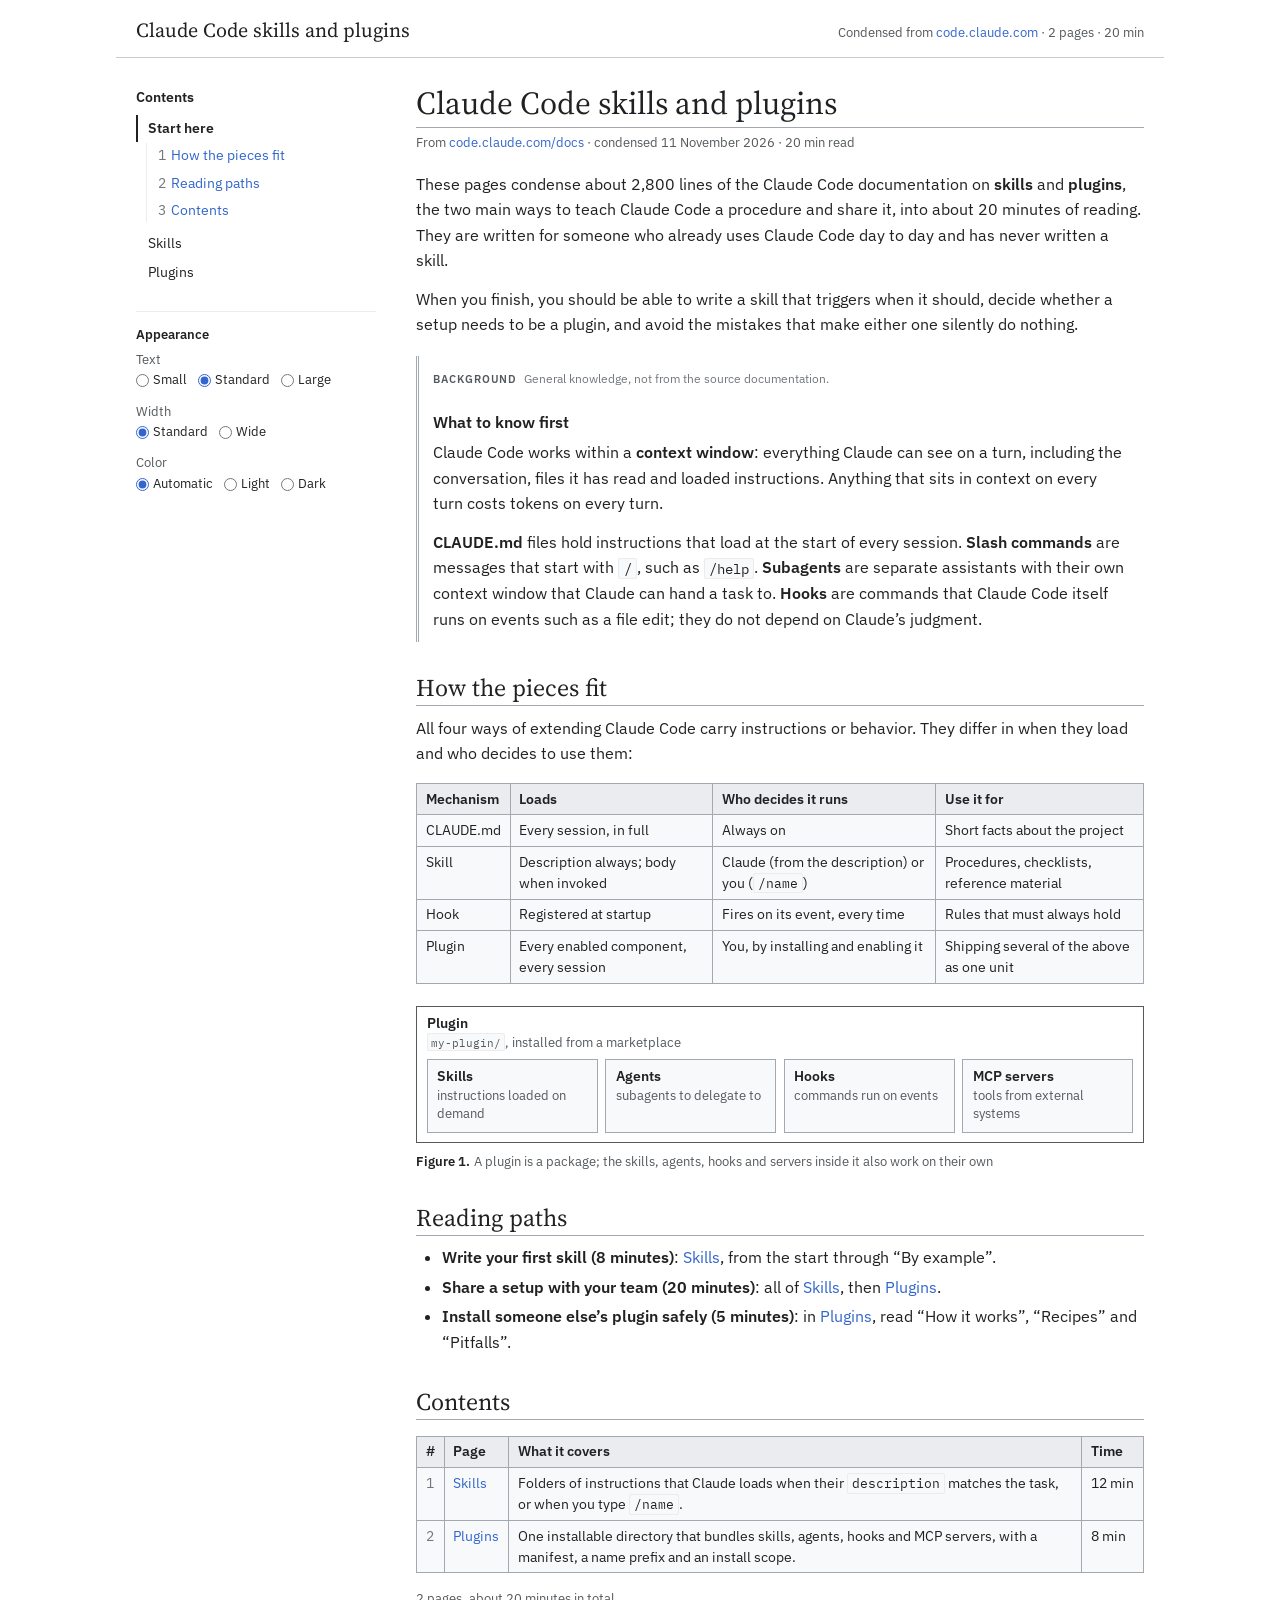
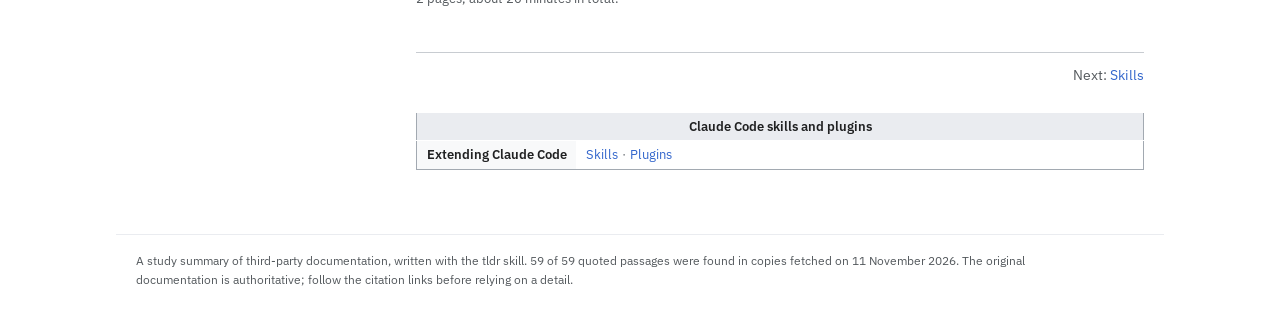
==== commit ee066d2e: "Rewrite tldr skill around Markdown pages and a wiki-style document - Pages are Markdown with ::: blo" ====
--- a/tldr-out/claude-code/index.html
+++ b/tldr-out/claude-code/index.html
@@ -1,95 +1,626 @@
-<!doctype html><html lang="en"><head><meta charset="utf-8"><meta name="viewport" content="width=device-width,initial-scale=1"><title>Claude Code Docs: Summaries</title><link rel="preconnect" href="https://fonts.googleapis.com"><link rel="preconnect" href="https://fonts.gstatic.com" crossorigin><link rel="stylesheet" href="https://fonts.googleapis.com/css2?family=Source+Sans+3:ital,wght@0,400;0,600;0,700;1,400&family=Source+Serif+4:opsz,wght@8..60,600&family=IBM+Plex+Mono:wght@400;500&display=swap"><style>
-:root{--bg:#eceae4;--panel:#f8f7f3;--fg:#1d1d1b;--mut:#5c5a54;--bd:#d8d4c9;--bd2:#b9b4a6;--acc:#1d3f66;
---code:#e6e3da;--sans:"Source Sans 3",-apple-system,"Segoe UI",Roboto,Arial,sans-serif;
---serif:"Source Serif 4",Georgia,"Times New Roman",serif;--mono:"IBM Plex Mono",ui-monospace,SFMono-Regular,Menlo,monospace}
-*{box-sizing:border-box}
-html{-webkit-text-size-adjust:100%}
-body{margin:0;background:var(--bg);color:var(--fg);font:16px/1.55 var(--sans);-webkit-font-smoothing:antialiased}
-main{max-width:840px;margin:0 auto;padding:28px 16px 56px}
-a{color:var(--acc);text-underline-offset:2px;text-decoration-thickness:1px}
-article,section{scroll-margin-top:16px}
-.eyebrow{font-size:.75rem;font-weight:600;letter-spacing:.08em;text-transform:uppercase;color:var(--mut)}
-.pt{font:600 2rem/1.15 var(--serif);margin:4px 0 6px;letter-spacing:-.01em}
-h2.pt{font-size:1.7rem}
-.meta{color:var(--mut);font-size:.85rem}
-.lead{font-size:1.12rem;line-height:1.5;margin:14px 0 0;max-width:68ch}
-nav{display:flex;flex-wrap:wrap;gap:2px 18px;font-size:.88rem;margin:18px 0 0;padding:8px 0;border-top:1px solid var(--bd2);border-bottom:1px solid var(--bd2)}
-nav span{color:var(--mut);font-weight:600}
-nav a{text-decoration:none}nav a:hover{text-decoration:underline}
-section{margin-top:30px}
-.sh{font:600 1.3rem/1.25 var(--serif);margin:0 0 10px;display:flex;flex-wrap:wrap;align-items:baseline;gap:4px 12px}
-.sh small{font:400 .82rem var(--sans);color:var(--mut)}
-.panel{background:var(--panel);border:1px solid var(--bd);border-radius:3px}
-.item{padding:12px 16px}
-.item+.item{border-top:1px solid var(--bd)}
-.it{margin:0 0 3px;font-size:1rem;font-weight:700;display:flex;gap:10px;align-items:baseline}
-.num{font:500 .78rem var(--mono);color:var(--acc);min-width:1.4em}
-.body{padding-left:calc(1.4em + 10px)}
-.lbl{font-size:.72rem;font-weight:700;letter-spacing:.06em;text-transform:uppercase;color:var(--mut);margin-right:6px}
-.why,.note{color:var(--mut);margin-top:4px;font-size:.94rem}
-.row{margin-top:6px;font-size:.94rem}
-ol,ul{padding-left:1.3em;margin:6px 0}
-li{margin:2px 0}
-ul.plain{list-style:none;padding:0;margin:0}ul.plain li.item{margin:0}
-code{background:var(--code);padding:.08em .32em;border-radius:2px;font:.84em var(--mono)}
-pre{background:var(--code);padding:10px 12px;overflow-x:auto;margin:8px 0;border-radius:2px;font-size:.92rem;line-height:1.45}
-pre code{padding:0;background:none}
-table{width:100%;border-collapse:collapse;font-size:.94rem}
-td{padding:7px 16px;vertical-align:top}
-tr+tr td{border-top:1px solid var(--bd)}
-td:first-child{width:34%;font-weight:600}
-details+details{border-top:1px solid var(--bd)}
-summary{cursor:pointer;padding:9px 16px;font-weight:600;list-style:none;display:flex;gap:10px}
-summary::-webkit-details-marker{display:none}
-summary:before{content:"+";font:500 .95rem var(--mono);color:var(--acc);width:1em}
-details[open] summary:before{content:"\2212"}
-details p{margin:0;padding:0 16px 10px calc(16px + 1em + 10px);color:var(--mut)}
-.pages a{text-decoration:none;color:inherit;display:block}
-.pages a:hover .it{color:var(--acc);text-decoration:underline}
-.pages .note{margin-top:2px}
-footer{margin-top:36px;padding-top:10px;border-top:1px solid var(--bd2);font-size:.8rem;color:var(--mut)}
-figure.dg{margin:12px 0 4px;padding:12px;border:1px solid var(--bd);background:var(--bg);border-radius:2px;text-align:center}
-figure.dg img,figure.dg svg{max-width:100%;height:auto}
-figure.dg figcaption{font-size:.78rem;color:var(--mut);margin-top:8px}
-.flow{display:flex;flex-wrap:wrap;align-items:stretch;justify-content:center;row-gap:8px}
-.flow.col{flex-direction:column;align-items:center}
-.fnode{border:1px solid var(--bd2);background:var(--panel);padding:5px 12px;font-size:.88rem;text-align:center;max-width:210px;border-radius:2px}
-.fnode i{display:block;font-style:normal;font-size:.76rem;color:var(--mut)}
-.farrow{align-self:center;color:var(--acc);padding:0 8px}
-.farrow small{display:block;font-size:.7rem;color:var(--mut);text-align:center}
-.flow.col .farrow{padding:2px 0}
-.layers{max-width:440px;margin:0 auto;border:1px solid var(--bd2);border-radius:2px;overflow:hidden}
-.layer{padding:5px 12px;font-size:.88rem;background:var(--panel)}
-.layer+.layer{border-top:1px solid var(--bd2)}
-.layer:first-child{background:var(--acc);color:#fff}
-.layer i{font-style:normal;font-size:.76rem;opacity:.75;margin-left:.6em}
-.tree,.tree ul{list-style:none;margin:0;padding-left:18px;text-align:left;font-size:.88rem}
-.tree{display:inline-block;padding-left:0}
-.tree li{position:relative;padding:2px 0 2px 14px;border-left:1px solid var(--bd2);margin:0}
-.tree li:before{content:"";position:absolute;left:0;top:1em;width:10px;border-top:1px solid var(--bd2)}
-.tree li:last-child{border-left-color:transparent}
-.tree li:last-child:after{content:"";position:absolute;left:0;top:0;height:1em;border-left:1px solid var(--bd2)}
-.tree>ul{padding-left:0}.tree>ul>li{border:0;padding-left:0}.tree>ul>li:before,.tree>ul>li:after{display:none}
-.tree .tl{border:1px solid var(--bd2);background:var(--panel);padding:1px 8px;display:inline-block;border-radius:2px}
-.tree .tl i{font-style:normal;color:var(--mut);font-size:.78rem;margin-left:.5em}
-.fn{font-size:.76rem;color:var(--mut);margin:10px 0 0;padding:6px 0 0 1.4em;border-top:1px dotted var(--bd2);line-height:1.4}
-.fn li{margin:1px 0}.fn a{color:var(--mut)}
-sup.f{font:500 .66em var(--mono);color:var(--acc);margin-left:1px}
-.layout{display:grid;grid-template-columns:200px minmax(0,840px);justify-content:center;gap:0 44px;padding:0 16px}
-.layout main{margin:0;padding:28px 0 56px;max-width:none}
-.layout article{margin-top:56px;padding-top:26px;border-top:2px solid var(--acc)}
-.top{display:inline-block;margin-top:20px;font-size:.85rem}
-.toc{position:sticky;top:0;align-self:start;max-height:100vh;overflow-y:auto;padding:30px 0 24px;font-size:.86rem;line-height:1.35}
-.toc-h{display:block;font-size:.75rem;font-weight:600;letter-spacing:.08em;text-transform:uppercase;color:var(--mut);text-decoration:none;padding-bottom:8px;border-bottom:1px solid var(--bd2)}
-.toc ol{list-style:none;margin:0;padding:0}
-.toc li{margin:0;border-bottom:1px solid var(--bd)}
-.toc a{display:flex;gap:8px;padding:7px 0;color:var(--fg);text-decoration:none}
-.toc a:hover{color:var(--acc)}
-@media(max-width:1080px){.layout{display:block;padding:0}.toc{display:none}.layout main{max-width:840px;margin:0 auto;padding:28px 16px 56px}}
-@media(max-width:560px){.body{padding-left:0}td{display:block;width:auto!important;padding:2px 16px}tr td:first-child{padding-top:8px}tr td:last-child{padding-bottom:8px}tr+tr td+td{border-top:0}}
-@media print{nav,.toc,.top{display:none}.layout{display:block}body{background:#fff}.layout article{break-before:page;border-top:0}.item,details{break-inside:avoid}}
-</style></head><body><div class="layout"><aside class="toc"><a class="toc-h" href="#contents">Contents</a><ol><li><a href="#skills"><span class="num">01</span><span>Claude Code Skills</span></a></li><li><a href="#agents"><span class="num">02</span><span>Running Agents in Parallel</span></a></li><li><a href="#sub-agents"><span class="num">03</span><span>Claude Code Subagents</span></a></li><li><a href="#worktrees"><span class="num">04</span><span>Worktrees</span></a></li><li><a href="#workflows"><span class="num">05</span><span>Dynamic Workflows</span></a></li><li><a href="#plugins"><span class="num">06</span><span>Claude Code Plugins</span></a></li><li><a href="#plugins-install"><span class="num">07</span><span>Installing and Managing Plugins</span></a></li><li><a href="#plugins-create"><span class="num">08</span><span>Creating a Plugin</span></a></li></ol></aside><main><header><div class="eyebrow">Documentation summary</div><h1 class="pt">Claude Code Docs: Summaries</h1><div class="meta">Source: <a href="https://code.claude.com/docs" rel="noopener">https://code.claude.com/docs</a> &middot; 8 pages &middot; 35 min read</div><p class="lead">Three topics: skills; running agents in parallel (with subagents, worktrees and workflows); and plugins (with installing and creating). Overview pages come first in each group.</p></header><section id="contents"><h2 class="sh">Contents</h2><div class="panel pages"><a class="item" href="#skills"><div class="it"><span class="num">01</span>Claude Code Skills</div><div class="body note">A skill is a folder containing SKILL.md. Its description decides when Claude loads it; its location decides who gets it.</div></a><a class="item" href="#agents"><div class="it"><span class="num">02</span>Running Agents in Parallel</div><div class="body note">Claude Code offers five ways to run several tasks at once. Choose by who coordinates the work, whether workers communicate, and whether they edit the same files.</div></a><a class="item" href="#sub-agents"><div class="it"><span class="num">03</span>Claude Code Subagents</div><div class="body note">A subagent is a Markdown file that defines a worker with its own context, tools and permissions. Claude delegates to it by description and receives a summary.</div></a><a class="item" href="#worktrees"><div class="it"><span class="num">04</span>Worktrees</div><div class="body note">A git worktree gives each Claude Code session its own files and branch on shared history, so parallel sessions and subagents do not overwrite each other.</div></a><a class="item" href="#workflows"><div class="it"><span class="num">05</span>Dynamic Workflows</div><div class="body note">A dynamic workflow is a script Claude writes to run many subagents in the background. The script, not Claude, holds the plan and the intermediate results.</div></a><a class="item" href="#plugins"><div class="it"><span class="num">06</span>Claude Code Plugins</div><div class="body note">A plugin packages skills, agents, hooks and MCP servers as one installable unit, usually distributed through a marketplace.</div></a><a class="item" href="#plugins-install"><div class="it"><span class="num">07</span>Installing and Managing Plugins</div><div class="body note">Install plugins by name from a known marketplace, choose a scope, and manage them in /plugin or from the shell.</div></a><a class="item" href="#plugins-create"><div class="it"><span class="num">08</span>Creating a Plugin</div><div class="body note">A plugin is a directory with a manifest at .claude-plugin/plugin.json and components at the plugin root. Load it with --plugin-dir while developing.</div></a></div></section><article id="skills"><div class="eyebrow">Part 1 of 8</div><h2 class="pt">Claude Code Skills</h2><div class="meta">Source: <a href="https://code.claude.com/docs/en/skills" rel="noopener">https://code.claude.com/docs/en/skills</a> &middot; Retrieved 2026-11-11 &middot; 5 min read</div><p class="lead">A skill is a folder containing SKILL.md. Its description decides when Claude loads it; its location decides who gets it.</p><nav><span>Sections</span><a href="#skills-core">Key concepts</a><a href="#skills-practice">Exercises</a><a href="#skills-gotchas">Common pitfalls</a><a href="#skills-skip">Lower priority</a><a href="#skills-cheatsheet">Quick reference</a><a href="#skills-recall">Review questions</a><a href="#skills-sources">Sources</a></nav><section id="skills-core"><h3 class="sh">Key concepts <small>Retain these.</small></h3><div class="panel"><div class="item"><h4 class="it"><span class="num">01</span>A skill is a folder with a SKILL.md file</h4><div class="body"><div><code>SKILL.md</code> holds YAML frontmatter (when to use the skill) and markdown instructions (what to do). The directory name, or frontmatter <code>name</code>, becomes the <code>/command</code>. Detailed material goes in supporting files that <code>SKILL.md</code> links to, so it loads only when needed.<sup class="f">1,2</sup></div><div class="why"><span class="lbl">Why</span>A short <code>SKILL.md</code> keeps context cost low; reference files and scripts carry the detail.</div><figure class="dg"><div class="tree"><ul><li><span class="tl">my-skill/</span><ul><li><span class="tl">SKILL.md<i>required</i></span></li><li><span class="tl">reference.md<i>loaded when needed</i></span></li><li><span class="tl">scripts/</span><ul><li><span class="tl">helper.py<i>executed, not loaded</i></span></li></ul></li></ul></li></ul></div><figcaption>Skill folder layout (from the docs example)</figcaption></figure><ol class="fn"><li>“Every skill needs a <code>SKILL.md</code> file with two parts” — <a href="https://code.claude.com/docs/en/skills#create-your-first-skill" rel="noopener">Skills &gt; Create your first skill</a></li><li>“Keep <code>SKILL.md</code> under 500 lines. Move detailed reference material to separate files.” — <a href="https://code.claude.com/docs/en/skills#add-supporting-files" rel="noopener">Skills &gt; Add supporting files</a></li></ol></div></div><div class="item"><h4 class="it"><span class="num">02</span>The description is the trigger</h4><div class="body"><div>Claude reads the <code>description</code> of each skill and uses it to decide whether to load the full skill. Put the key use case first and include words users would naturally say.<sup class="f">1,2</sup></div><div class="why"><span class="lbl">Why</span>A vague description means the skill is not used automatically. Malformed YAML leaves the skill callable by <code>/name</code> but not matchable.</div><figure class="dg"><div class="flow"><div class="fnode">Descriptions listed in context</div><div class="farrow">&rarr;</div><div class="fnode">Request matches, or user types /name</div><div class="farrow">&rarr;</div><div class="fnode">Full SKILL.md enters conversation</div></div><figcaption>Default behaviour: the description is always visible; the body loads only on invocation</figcaption></figure><ol class="fn"><li>“Claude uses this to decide when to apply the skill.” — <a href="https://code.claude.com/docs/en/skills#frontmatter-reference" rel="noopener">Skills &gt; Frontmatter reference</a></li><li>“Check the description includes keywords users would naturally say” — <a href="https://code.claude.com/docs/en/skills#skill-not-triggering" rel="noopener">Skills &gt; Troubleshooting</a></li></ol></div></div><div class="item"><h4 class="it"><span class="num">03</span>Location decides who gets the skill</h4><div class="body"><div>Personal skills (<code>~/.claude/skills/</code>) apply to all your projects; project skills (<code>.claude/skills/</code>) apply to one repository and can be committed. Enterprise, nested, plugin and claude.ai account locations also exist. On a name clash, enterprise beats personal, and personal beats project.<sup class="f">1,2</sup></div><div class="why"><span class="lbl">Why</span>Commit project skills to share them with the team; keep personal workflows in your home directory.</div><figure class="dg"><div class="layers"><div class="layer">Enterprise <i>takes precedence</i></div><div class="layer">Personal</div><div class="layer">Project</div></div><figcaption>Which skill runs when the same name exists in several locations</figcaption></figure><ol class="fn"><li>“Where you save a skill decides which sessions load it.” — <a href="https://code.claude.com/docs/en/skills#choose-where-skills-load" rel="noopener">Skills &gt; Choose where skills load</a></li><li>“Enterprise over personal, and personal over project.” — <a href="https://code.claude.com/docs/en/skills#resolve-skills-that-share-a-name" rel="noopener">Skills &gt; Resolve skills that share a name</a></li></ol></div></div><div class="item"><h4 class="it"><span class="num">04</span>You can control who invokes a skill</h4><div class="body"><div><code>disable-model-invocation: true</code> makes a skill manual only; use it for side effects such as deploy or commit. <code>user-invocable: false</code> makes it background knowledge that only Claude can invoke.<sup class="f">1,2</sup></div><div class="why"><span class="lbl">Why</span>Otherwise Claude may start a workflow with side effects when it judges the moment suitable.</div><ol class="fn"><li>“Claude can't invoke the skill on its own.” — <a href="https://code.claude.com/docs/en/skills#control-who-invokes-a-skill" rel="noopener">Skills &gt; Control who invokes a skill</a></li><li>“Only Claude can invoke the skill.” — <a href="https://code.claude.com/docs/en/skills#control-who-invokes-a-skill" rel="noopener">Skills &gt; Control who invokes a skill</a></li></ol></div></div><div class="item"><h4 class="it"><span class="num">05</span>Invoked skill content stays in context</h4><div class="body"><div>Once invoked, the rendered content stays in the conversation as one message and is not re-read from disk. After compaction, only the first 5,000 tokens of each skill are kept.<sup class="f">1,2,3</sup></div><div class="why"><span class="lbl">Why</span>Every line has a recurring token cost. Write guidance that applies to the whole task and put the most important instructions first.</div><ol class="fn"><li>“stays there across later turns” — <a href="https://code.claude.com/docs/en/skills#skill-content-lifecycle" rel="noopener">Skills &gt; Skill content lifecycle</a></li><li>“keeping the first 5,000 tokens of each” — <a href="https://code.claude.com/docs/en/skills#skill-content-lifecycle" rel="noopener">Skills &gt; Skill content lifecycle</a></li><li>“every line is a recurring token cost” — <a href="https://code.claude.com/docs/en/skills#types-of-skill-content" rel="noopener">Skills &gt; Types of skill content</a></li></ol></div></div><div class="item"><h4 class="it"><span class="num">06</span>Dynamic context and forked subagents</h4><div class="body"><div>A line such as <code>!</code>git diff HEAD`<code> is replaced with the command output before Claude reads the skill. </code>context: fork` runs the skill in a separate subagent that has no access to the conversation history.<sup class="f">1,2</sup></div><div class="why"><span class="lbl">Why</span>Injected commands give Claude live data instead of guesses. Forked skills must be self-contained.</div><ol class="fn"><li>“Claude Code runs the command and replaces the line with its output before Claude sees the skill content” — <a href="https://code.claude.com/docs/en/skills#create-your-first-skill" rel="noopener">Skills &gt; Create your first skill</a></li><li>“The subagent doesn't see your conversation history, so the skill's instructions have to stand on their own.” — <a href="https://code.claude.com/docs/en/skills#run-skills-in-a-subagent" rel="noopener">Skills &gt; Run skills in a subagent</a></li></ol></div></div></div></section><section id="skills-practice"><h3 class="sh">Exercises <small>Hands-on practice.</small></h3><div class="panel"><div class="item"><h4 class="it"><span class="num">01</span>Create a skill that injects live context</h4><div class="body"><div class="note">Observe automatic loading and dynamic context injection in one skill.</div><ol><li>Run <code>mkdir -p ~/.claude/skills/summarize-changes</code></li><li>Save the content below as <code>~/.claude/skills/summarize-changes/SKILL.md</code></li><li>In a git repository with uncommitted changes, ask Claude what changed. Then run <code>/summarize-changes</code> directly.</li></ol><pre><code>---
-description: Summarizes uncommitted changes and flags anything risky. Use when the user asks what changed, wants a commit message, or asks to review their diff.
+<!doctype html>
+<html lang="en" data-theme="auto" data-size="m" data-width="std">
+<head>
+<meta charset="utf-8">
+<meta name="viewport" content="width=device-width, initial-scale=1">
+<meta name="generator" content="tldr skill">
+<title>Claude Code skills and plugins</title>
+<script>document.documentElement.classList.add("js");try{var a=JSON.parse(localStorage.getItem("tldr-appearance"))||{},r=document.documentElement;["size","width","theme"].forEach(function(k){if(a[k])r.setAttribute("data-"+k,a[k])})}catch(e){}</script>
+<link rel="preconnect" href="https://fonts.googleapis.com"><link rel="preconnect" href="https://fonts.gstatic.com" crossorigin><link rel="stylesheet" href="https://fonts.googleapis.com/css2?family=IBM+Plex+Mono:wght@400;500&family=IBM+Plex+Sans:ital,wght@0,400;0,600;1,400&family=Source+Serif+4:opsz,wght@8..60,400;8..60,600&display=swap">
+<style>
+/* tldr document styles.
+   Reference points: Wikipedia (serif headings over a hairline rule, infobox, hatnotes, numbered
+   citations, navbox), MyAnimeList (dense label/value facts), Go by Example (prose beside code),
+   Butterick (45-90 character measure, 1.6 line height). No shadows, gradients or card grids. */
+
+:root {
+  --sans: "IBM Plex Sans", -apple-system, "Segoe UI", system-ui, Roboto, "Helvetica Neue", Arial, sans-serif;
+  --serif: "Source Serif 4", "Linux Libertine", Georgia, "Times New Roman", serif;
+  --mono: "IBM Plex Mono", ui-monospace, SFMono-Regular, Menlo, Consolas, monospace;
+  --measure: 46rem;
+  --side: 15rem;
+  color-scheme: light;
+  --bg: #ffffff;
+  --fg: #202122;
+  --fg-muted: #54595d;
+  --fg-subtle: #72777d;
+  --rule: #a2a9b1;
+  --rule-soft: #c8ccd1;
+  --rule-faint: #eaecf0;
+  --surface: #f8f9fa;
+  --surface-2: #eaecf0;
+  --link: #3366cc;
+  --link-visited: #6a60b0;
+  --link-hover: #2a4b8d;
+  --note: #3366cc;
+  --note-bg: #f1f4fd;
+  --tip: #177860;
+  --tip-bg: #eaf6f1;
+  --warn: #886425;
+  --warn-line: #ab7f2a;
+  --warn-bg: #fdf2d5;
+  --mark: #eaf3ff;
+  --ph: #7d4fb0;
+  --key: #2a4b8d;
+  --add-bg: #e6f4ea;
+  --del-bg: #fdeceb;
+}
+
+:root[data-theme="dark"] {
+  color-scheme: dark;
+  --bg: #101418;
+  --fg: #eaecf0;
+  --fg-muted: #a2a9b1;
+  --fg-subtle: #8f959c;
+  --rule: #72777d;
+  --rule-soft: #54595d;
+  --rule-faint: #2c3036;
+  --surface: #181c21;
+  --surface-2: #262a30;
+  --link: #88a3e8;
+  --link-visited: #a799cd;
+  --link-hover: #b0c3f2;
+  --note: #88a3e8;
+  --note-bg: #182238;
+  --tip: #4fb895;
+  --tip-bg: #13281f;
+  --warn: #dfb35f;
+  --warn-line: #b8913f;
+  --warn-bg: #2b2313;
+  --mark: #233250;
+  --ph: #c4a7f0;
+  --key: #9fb4ec;
+  --add-bg: #15301f;
+  --del-bg: #3a1c1a;
+}
+
+@media (prefers-color-scheme: dark) {
+  :root:not([data-theme="light"]) {
+    color-scheme: dark;
+    --bg: #101418;
+    --fg: #eaecf0;
+    --fg-muted: #a2a9b1;
+    --fg-subtle: #8f959c;
+    --rule: #72777d;
+    --rule-soft: #54595d;
+    --rule-faint: #2c3036;
+    --surface: #181c21;
+    --surface-2: #262a30;
+    --link: #88a3e8;
+    --link-visited: #a799cd;
+    --link-hover: #b0c3f2;
+    --note: #88a3e8;
+    --note-bg: #182238;
+    --tip: #4fb895;
+    --tip-bg: #13281f;
+    --warn: #dfb35f;
+    --warn-line: #b8913f;
+    --warn-bg: #2b2313;
+    --mark: #233250;
+    --ph: #c4a7f0;
+    --key: #9fb4ec;
+    --add-bg: #15301f;
+    --del-bg: #3a1c1a;
+  }
+}
+
+:root[data-size="s"] { font-size: 14.5px; }
+:root[data-size="l"] { font-size: 18px; }
+:root[data-width="wide"] { --measure: 64rem; }
+
+/* ---------- base ---------- */
+
+*, *::before, *::after { box-sizing: border-box; }
+html { -webkit-text-size-adjust: 100%; text-size-adjust: 100%; }
+body {
+  margin: 0;
+  background: var(--bg);
+  color: var(--fg);
+  font-family: var(--sans);
+  font-size: 1rem;
+  line-height: 1.6;
+  font-kerning: normal;
+  overflow-wrap: break-word;
+}
+a { color: var(--link); text-decoration: none; }
+a:visited { color: var(--link-visited); }
+a:hover { color: var(--link-hover); text-decoration: underline; text-underline-offset: .15em; }
+:focus-visible { outline: 2px solid var(--link); outline-offset: 2px; }
+::selection { background: var(--mark); }
+.skip { position: absolute; left: -999px; top: 0; padding: .5rem .75rem; background: var(--bg); }
+.skip:focus { left: .5rem; z-index: 10; }
+
+p { margin: 0 0 .8em; }
+ul, ol { margin: .3em 0 .9em; padding-left: 1.6em; }
+li { margin: 0 0 .25em; }
+li > ul, li > ol { margin: .25em 0 .35em; }
+li > p { margin: 0 0 .4em; }
+dl { margin: .5em 0 1em; }
+dt { font-weight: 600; }
+dd { margin: 0 0 .6em 1.6em; }
+dd > p:last-child { margin-bottom: 0; }
+strong { font-weight: 600; }
+hr { border: 0; border-top: 1px solid var(--rule-soft); margin: 2rem 0; }
+blockquote {
+  margin: 1em 0; padding: 0 0 0 1em;
+  border-left: 2px solid var(--rule-soft);
+  color: var(--fg-muted);
+}
+img { max-width: 100%; height: auto; }
+abbr[title] { text-decoration: underline dotted; cursor: help; }
+
+code, kbd, pre, samp, var { font-family: var(--mono); }
+code {
+  font-size: .875em;
+  background: var(--surface);
+  border: 1px solid var(--rule-faint);
+  border-radius: 2px;
+  padding: .05em .3em;
+}
+pre code { font-size: inherit; background: none; border: 0; padding: 0; border-radius: 0; }
+pre, .table-wrap, .dg-scroll, .toc { scrollbar-width: thin; scrollbar-color: var(--rule-soft) transparent; }
+a code { color: inherit; }
+code.nw { white-space: nowrap; }
+
+/* ---------- frame ---------- */
+
+.masthead {
+  display: flex; flex-wrap: wrap; align-items: baseline; justify-content: space-between;
+  gap: .25rem 1.5rem;
+  max-width: calc(var(--side) + var(--measure) + 4.5rem);
+  margin: 0 auto;
+  padding: .85rem 1.25rem .7rem;
+  border-bottom: 1px solid var(--rule-soft);
+}
+.mh-title { font-family: var(--serif); font-size: 1.25rem; color: var(--fg); }
+.mh-title:visited { color: var(--fg); }
+.mh-meta { font-size: .8125rem; color: var(--fg-muted); }
+
+.layout {
+  display: grid;
+  grid-template-columns: var(--side) minmax(0, 1fr);
+  gap: 2.5rem;
+  max-width: calc(var(--side) + var(--measure) + 4.5rem);
+  margin: 0 auto;
+  padding: 0 1.25rem;
+}
+main { min-width: 0; max-width: var(--measure); padding: 1.6rem 0 4rem; }
+
+/* ---------- sidebar contents ---------- */
+
+.toc {
+  position: sticky; top: 0; align-self: start;
+  max-height: 100vh; overflow-y: auto;
+  padding: 1.6rem 0 2rem;
+  font-size: .875rem; line-height: 1.45;
+}
+.toc summary {
+  font-weight: 600; cursor: pointer; padding: .2rem 0 .5rem;
+  list-style: none;
+}
+.toc summary::-webkit-details-marker { display: none; }
+.toc-pages, .toc-secs { list-style: none; margin: 0; padding: 0; }
+.toc-pages > li { margin: 0 0 .15rem; }
+.toc-pages > li > a { display: block; padding: .2rem 0 .2rem .6rem; border-left: 2px solid transparent; color: var(--fg); }
+.toc-pages > li > a:visited { color: var(--fg); }
+.toc-pages > li.active > a { font-weight: 600; border-left-color: var(--fg); }
+.toc-secs { margin: .1rem 0 .45rem .6rem; border-left: 1px solid var(--rule-faint); }
+.toc-secs .toc-secs { margin: 0 0 0 .7rem; border-left: 0; }
+.toc-secs a { display: block; padding: .12rem 0 .12rem .7rem; color: var(--link); }
+.toc-secs a.current { color: var(--fg); font-weight: 600; }
+.tn { color: var(--fg-subtle); margin-right: .35em; font-variant-numeric: tabular-nums; }
+html.js .toc-pages > li:not(.active) > .toc-secs { display: none; }
+
+.appearance { margin-top: 1.6rem; padding-top: .9rem; border-top: 1px solid var(--rule-faint); font-size: .8125rem; }
+html:not(.js) .appearance { display: none; }
+.ap-title { font-weight: 600; margin-bottom: .35rem; }
+.appearance fieldset { border: 0; margin: 0 0 .6rem; padding: 0; }
+.appearance legend { color: var(--fg-muted); padding: 0; margin-bottom: .1rem; }
+.appearance label { display: inline-flex; align-items: center; gap: .25rem; margin-right: .7rem; cursor: pointer; }
+.appearance input { margin: 0; accent-color: var(--link); }
+
+/* ---------- page head ---------- */
+
+article.page[hidden] { display: none; }
+/* before app.js routes, show only the first page; without JavaScript every page shows */
+html.js:not(.routed) article.page + article.page { display: none; }
+h1, h2 {
+  font-family: var(--serif);
+  font-weight: 400;
+  line-height: 1.3;
+  border-bottom: 1px solid var(--rule);
+  overflow: hidden; /* rule stops at a floated infobox */
+}
+h1 { font-size: 2rem; margin: 0 0 .1rem; padding-bottom: .1rem; }
+h2 { font-size: 1.5rem; margin: 1.9rem 0 .6rem; padding-bottom: .1rem; }
+h3 { font-size: 1.15rem; font-weight: 600; line-height: 1.4; margin: 1.5rem 0 .4rem; overflow: hidden; }
+h4 { font-size: 1rem; font-weight: 600; margin: 1.2rem 0 .3rem; overflow: hidden; }
+h2, h3, h4 { scroll-margin-top: 1rem; }
+.tagline { font-size: .8125rem; color: var(--fg-muted); margin: .35rem 0 1.1rem; }
+
+.hatnote { font-style: italic; padding-left: 1.6em; margin: -.1rem 0 .8rem; }
+.hatnote a, .hatnote code { font-style: normal; }
+
+/* ---------- infobox ---------- */
+
+.infobox {
+  float: right; clear: right;
+  width: 19rem;
+  margin: .25rem 0 1rem 1.5rem;
+  border: 1px solid var(--rule);
+  border-collapse: collapse;
+  background: var(--surface);
+  font-size: .8125rem; line-height: 1.45;
+}
+.infobox th, .infobox td { padding: .3rem .55rem; vertical-align: top; text-align: left; }
+.infobox th { font-weight: 600; width: 36%; }
+.infobox .ib-title { font-family: var(--serif); font-size: 1.15rem; font-weight: 600; text-align: center; padding: .5rem .55rem .35rem; width: auto; }
+.infobox .ib-group { background: var(--surface-2); text-align: center; width: auto; }
+.infobox .ib-image { text-align: center; }
+.infobox .ib-image figcaption { font-size: .75rem; color: var(--fg-muted); }
+.infobox code { font-size: .8125rem; }
+.infobox p { margin: 0; }
+.infobox ul { margin: 0; padding-left: 1.1em; }
+
+/* ---------- callouts ---------- */
+
+.callout, .background, .exercise {
+  display: flow-root;
+  margin: 1.1rem 0;
+  padding: .6rem .9rem;
+}
+.callout { border-left: 3px solid var(--note); background: var(--note-bg); }
+.callout.tip { border-left-color: var(--tip); background: var(--tip-bg); }
+.callout.warning { border-left-color: var(--warn-line); background: var(--warn-bg); }
+.callout > :last-child, .background > :last-child, .exercise > :last-child { margin-bottom: 0; }
+.callout-head { margin: 0 0 .25rem; }
+.label {
+  font-size: .6875rem; font-weight: 600; letter-spacing: .08em; text-transform: uppercase;
+  color: var(--note); margin-right: .45rem;
+}
+.callout.tip .label { color: var(--tip); }
+.callout.warning .label { color: var(--warn); }
+.callout-title { font-weight: 600; }
+.background { border-left: 3px double var(--rule); }
+.background .label { color: var(--fg-muted); }
+.background .aside { font-size: .75rem; color: var(--fg-subtle); }
+.exercise { border: 1px solid var(--rule-soft); padding: .8rem 1rem; }
+.exercise .label { color: var(--fg-muted); }
+
+/* ---------- code ---------- */
+
+figure { margin: 0; }
+figure.code, pre { margin: 1rem 0; }
+figure.code { position: relative; }
+figure.code > pre { margin: 0; }
+pre {
+  position: relative;
+  background: var(--surface);
+  border: 1px solid var(--rule-faint);
+  padding: .7rem .9rem;
+  overflow-x: auto;
+  font-size: .8125rem; line-height: 1.6;
+  tab-size: 2;
+}
+figure.code > figcaption {
+  display: flex; justify-content: space-between; gap: 1rem;
+  font-family: var(--mono); font-size: .75rem; color: var(--fg-muted);
+  background: var(--surface-2);
+  border: 1px solid var(--rule-faint); border-bottom: 0;
+  padding: .2rem .9rem;
+}
+figure.code.output > pre { background: var(--bg); color: var(--fg-muted); border-style: dashed; border-color: var(--rule-soft); }
+figure.code.output > figcaption { background: var(--bg); border-style: dashed; border-color: var(--rule-soft); }
+pre .c { color: var(--fg-subtle); }
+pre .k { color: var(--key); }
+pre .p { color: var(--fg-subtle); user-select: none; -webkit-user-select: none; }
+pre .o { color: var(--fg-muted); }
+pre .ins { background: var(--add-bg); display: inline-block; min-width: 100%; }
+pre .del { background: var(--del-bg); display: inline-block; min-width: 100%; }
+var { font-style: normal; color: var(--ph); border-bottom: 1px dotted currentColor; }
+.copy {
+  position: absolute; top: .3rem; right: .3rem;
+  font: .6875rem var(--sans); color: var(--fg-muted);
+  background: var(--bg); border: 1px solid var(--rule-soft); border-radius: 2px;
+  padding: .1rem .45rem; cursor: pointer;
+  opacity: 0;
+}
+.copy.in-cap { position: static; padding: 0 .4rem; margin-left: .6rem; }
+.cap-right { margin-left: auto; display: inline-flex; align-items: center; }
+figure.code:hover .copy, .copy:focus, .copy.done { opacity: 1; }
+@media (hover: none) { .copy { opacity: 1; } }
+
+/* ---------- worked example (prose beside code) ---------- */
+
+.example { margin: 1.4rem 0; clear: right; border-top: 1px solid var(--rule-soft); border-bottom: 1px solid var(--rule-soft); }
+.example > figcaption { padding: .5rem 0 .35rem; }
+.ex-row { display: grid; grid-template-columns: minmax(0, 5fr) minmax(0, 7fr); }
+.ex-docs { padding: .55rem 1.1rem .55rem 0; font-size: .9375rem; }
+.ex-docs > :last-child { margin-bottom: 0; }
+.ex-code { background: var(--surface); padding: .1rem 0; border-left: 1px solid var(--rule-faint); }
+.ex-code.empty { background: transparent; }
+.ex-code pre, .ex-code figure.code { margin: 0; border: 0; background: transparent; }
+.ex-code figure.code > figcaption { border: 0; background: transparent; padding-top: .45rem; }
+.ex-code figure.code.output > pre { color: var(--fg-muted); border-top: 1px dashed var(--rule-soft); }
+
+/* ---------- recipes (task: command) ---------- */
+
+.recipes { list-style: none; padding: 0; margin: 1rem 0 1.2rem; }
+.recipes > li { margin: 0 0 .85rem; }
+.recipes .rc-desc { margin: 0 0 .25rem; }
+.recipes pre { margin: 0; padding: .45rem .8rem; }
+
+/* ---------- self-check ---------- */
+
+.recall { padding-left: 1.6em; margin: .6rem 0 1rem; }
+.recall > li { margin: 0 0 .55rem; }
+.recall summary { cursor: pointer; list-style: none; }
+.recall summary::-webkit-details-marker { display: none; }
+.recall summary::after {
+  content: "Show answer"; margin-left: .6em;
+  font-size: .75rem; color: var(--link); white-space: nowrap;
+}
+.recall details[open] summary::after { content: "Hide answer"; }
+.recall .answer { margin: .35rem 0 .2rem; padding: .1rem 0 .1rem .85rem; border-left: 2px solid var(--rule-soft); }
+.recall .answer > :last-child { margin-bottom: 0; }
+
+/* ---------- tables ---------- */
+
+.table-wrap { display: flow-root; overflow-x: auto; margin: 1rem 0; }
+table.wikitable {
+  border-collapse: collapse;
+  border: 1px solid var(--rule);
+  background: var(--surface);
+  font-size: .875rem; line-height: 1.5;
+}
+.wikitable th, .wikitable td { border: 1px solid var(--rule); padding: .3rem .55rem; vertical-align: top; text-align: left; }
+.wikitable th { background: var(--surface-2); font-weight: 600; }
+.wikitable code { font-size: .8125rem; white-space: nowrap; }
+.wikitable td > p { margin: 0; }
+
+/* ---------- figures and diagrams ---------- */
+
+.dg, figure.image { margin: 1.4rem 0; clear: right; }
+.dg > figcaption, figure.image > figcaption, .example > figcaption.ex-cap {
+  font-size: .8125rem; line-height: 1.5; color: var(--fg-muted); margin-top: .55rem;
+}
+.fig-n { font-weight: 600; color: var(--fg); margin-right: .3em; }
+figure.image img { display: block; border: 1px solid var(--rule-faint); }
+.credit { color: var(--fg-subtle); }
+
+/* flow: boxes and arrows */
+.fl-track { display: flex; align-items: stretch; }
+.fl-node {
+  flex: 1 1 0; min-width: 0;
+  border: 1px solid var(--fg-muted);
+  background: var(--bg);
+  padding: .45rem .6rem;
+  font-size: .875rem; line-height: 1.4;
+  display: flex; flex-direction: column; justify-content: center; gap: .4rem;
+}
+.fl-alt { display: flex; flex-direction: column; gap: .15rem; }
+.fl-or { font-size: .6875rem; color: var(--fg-subtle); text-transform: uppercase; letter-spacing: .08em; text-align: center; }
+.fl-label { font-weight: 600; }
+.fl-note { display: block; font-size: .8125rem; color: var(--fg-muted); }
+.fl-edge {
+  flex: 0 0 auto; width: 3.4rem;
+  display: flex; flex-direction: column; align-items: center; justify-content: center;
+  color: var(--fg-muted); padding: 0 .2rem;
+}
+.fl-edge:has(.fl-elabel) { width: 5.4rem; }
+.fl-elabel code, .fl-elabel code.nw { white-space: normal; overflow-wrap: anywhere; font-size: .625rem; }
+.fl-elabel { font-size: .6875rem; line-height: 1.25; text-align: center; margin-bottom: .1rem; }
+.fl-arrow { width: 2.2rem; height: .8rem; fill: none; stroke: currentColor; stroke-width: 1.3; overflow: visible; }
+.fl-loop {
+  position: relative;
+  margin: 0 12% 0;
+  height: .9rem;
+  border: 1px solid var(--fg-muted); border-top: 0;
+}
+.fl-loop::before {
+  content: ""; position: absolute; left: -5px; top: -2px;
+  border: 4.5px solid transparent; border-top: 0; border-bottom: 7px solid var(--fg-muted);
+}
+.fl-loop-label { text-align: center; font-size: .75rem; color: var(--fg-muted); margin-top: .2rem; }
+.flow.v .fl-track { flex-direction: column; max-width: 30rem; }
+.flow.v .fl-edge { width: auto; height: 2.4rem; flex-direction: row; gap: .5rem; padding: 0; }
+.flow.v .fl-arrow { transform: rotate(90deg); width: 1.6rem; }
+.flow.v .fl-elabel { order: 2; text-align: left; margin: 0; }
+.flow.v .fl-loop { display: none; }
+
+/* sequence: inline SVG */
+.dg-scroll { overflow-x: auto; }
+.seq-svg { display: block; max-width: 100%; height: auto; }
+.seq-svg text { font-family: var(--sans); font-size: 13px; fill: var(--fg); }
+.seq-svg .sq-box { fill: var(--surface); stroke: var(--fg-muted); }
+.seq-svg .sq-life { stroke: var(--rule); stroke-dasharray: 3 4; }
+.seq-svg .sq-msg { stroke: var(--fg); stroke-width: 1.2; fill: none; }
+.seq-svg .sq-msg.reply { stroke-dasharray: 5 4; stroke: var(--fg-muted); }
+.seq-svg .sq-head { fill: var(--fg); }
+.seq-svg .sq-head.reply { fill: var(--fg-muted); }
+.seq-svg .sq-note { fill: var(--warn-bg); stroke: var(--warn-line); stroke-width: .8; }
+.seq-svg .sq-lab { font-size: 12px; }
+.seq-svg .sq-who { font-weight: 600; }
+
+/* stack: ordered layers */
+.st-wrap { display: flex; gap: .5rem; }
+.st-axis { position: relative; width: 1.5rem; flex: 0 0 auto; display: flex; align-items: center; justify-content: center; }
+.st-axis::before { content: ""; position: absolute; top: .2rem; bottom: .2rem; left: 50%; border-left: 1px solid var(--fg-muted); }
+.st-axis.up::after, .st-axis.down::after {
+  content: ""; position: absolute; left: calc(50% - 4px);
+  border: 4.5px solid transparent;
+}
+.st-axis.up::after { top: -.1rem; border-top: 0; border-bottom: 7px solid var(--fg-muted); }
+.st-axis.down::after { bottom: -.1rem; border-bottom: 0; border-top: 7px solid var(--fg-muted); }
+.st-axis span {
+  position: relative; writing-mode: vertical-rl; transform: rotate(180deg);
+  background: var(--bg); color: var(--fg-muted); font-size: .75rem; padding: .35rem 0;
+}
+.st { list-style: none; margin: 0; padding: 0; flex: 1; min-width: 0; border: 1px solid var(--fg-muted); }
+.st > li { display: flex; flex-wrap: wrap; gap: .1rem 1rem; margin: 0; padding: .45rem .7rem; border-top: 1px solid var(--rule-soft); font-size: .875rem; }
+.st > li:first-child { border-top: 0; }
+.st > li.hi { background: var(--surface-2); }
+.st-label { font-weight: 600; flex: 0 0 11rem; }
+.st-note { color: var(--fg-muted); flex: 1 1 14rem; }
+
+/* tree: directory or hierarchy */
+.tree-pre { background: transparent; border: 0; border-left: 1px solid var(--rule-soft); padding: .2rem 0 .2rem 1rem; line-height: 1.55; }
+.tree-pre .t-dir { font-weight: 500; color: var(--fg); }
+.tree-pre .t-pre { color: var(--rule); }
+.tree-pre .t-com { color: var(--fg-subtle); }
+
+/* nest: containment */
+.nest-box { border: 1px solid var(--fg-muted); background: var(--bg); padding: .45rem .6rem .55rem; font-size: .875rem; line-height: 1.4; }
+.nest-box.d1 { background: var(--surface); border-color: var(--rule); }
+.nest-box.d2 { background: var(--bg); border-color: var(--rule-soft); }
+.nest-box.d3 { background: var(--surface); border-color: var(--rule-soft); }
+.nest-head .nest-label { font-weight: 600; }
+.nest-note { display: block; font-size: .8125rem; color: var(--fg-muted); }
+.nest-kids { display: flex; flex-wrap: wrap; gap: .45rem; margin-top: .45rem; }
+.nest-kids > .nest-box { flex: 1 1 9.5rem; }
+
+.dg.svg svg { max-width: 100%; height: auto; }
+
+/* ---------- references, pager, navbox ---------- */
+
+sup.ref { font-size: .72em; line-height: 0; vertical-align: super; white-space: nowrap; margin-left: .05em; }
+sup.ref a { text-decoration: none; }
+.references { font-size: .8125rem; line-height: 1.5; padding-left: 2em; }
+.references > li { margin: 0 0 .45rem; }
+.references > li:target { background: var(--mark); }
+.references .back { font-weight: 600; margin-right: .3em; }
+.references .back a { margin-right: .15em; }
+.references q { quotes: "\201C" "\201D"; }
+.references cite { font-style: normal; color: var(--fg-muted); }
+.references .unverified { color: var(--warn); }
+
+.pager {
+  display: flex; justify-content: space-between; gap: 1rem;
+  margin: 2.6rem 0 0; padding-top: .7rem;
+  border-top: 1px solid var(--rule-soft);
+  font-size: .875rem;
+}
+.pager .next { margin-left: auto; text-align: right; }
+.pager span { color: var(--fg-muted); }
+
+.navbox {
+  width: 100%; margin: 1.6rem 0 0; clear: both;
+  border: 1px solid var(--rule); border-collapse: collapse;
+  font-size: .8125rem; line-height: 1.5;
+}
+.navbox th, .navbox td { padding: .25rem .6rem; border-top: 1px solid var(--bg); text-align: left; vertical-align: top; }
+.navbox .nb-title { background: var(--surface-2); text-align: center; font-weight: 600; }
+.navbox .nb-group { background: var(--surface); width: 1%; white-space: nowrap; font-weight: 600; }
+.navbox .sep { color: var(--fg-subtle); padding: 0 .3em; }
+.navbox .here { font-weight: 600; }
+
+.contents-table td:first-child { color: var(--fg-subtle); font-variant-numeric: tabular-nums; }
+.contents-table td:last-child { white-space: nowrap; }
+
+.colophon {
+  max-width: calc(var(--side) + var(--measure) + 4.5rem);
+  margin: 0 auto; padding: 1rem 1.25rem 2.5rem;
+  border-top: 1px solid var(--rule-faint);
+  font-size: .75rem; color: var(--fg-muted);
+}
+.colophon p { margin: 0 0 .3rem; max-width: 60rem; }
+
+/* ---------- narrow screens ---------- */
+
+@media (max-width: 960px) {
+  .layout { display: block; }
+  .toc { position: static; max-height: none; overflow: visible; padding: .6rem 0; border-bottom: 1px solid var(--rule-faint); }
+  .toc summary { padding: .2rem 0; }
+  .toc summary::after { content: " +"; color: var(--fg-subtle); }
+  .toc details[open] summary::after { content: " \2212"; }
+  main { padding-top: 1.2rem; }
+}
+@media (max-width: 720px) {
+  .masthead, .layout, .colophon { padding-left: 1rem; padding-right: 1rem; }
+  h1 { font-size: 1.7rem; }
+  .infobox { float: none; width: 100%; margin: .2rem 0 1.4rem; }
+  /* phones: what the subject is (lead) before the facts (infobox) */
+  .page-body { display: flex; flex-direction: column; }
+  .page-body > * { order: 3; }
+  .page-body > .lead { order: 1; }
+  .page-body > .infobox { order: 2; }
+  .ex-row { grid-template-columns: minmax(0, 1fr); }
+  .ex-docs { padding: .6rem 0 .4rem; }
+  .ex-code { border-left: 0; }
+  .fl-track { flex-direction: column; }
+  .fl-edge { width: auto; height: 2.4rem; flex-direction: row; gap: .5rem; padding: 0; }
+  .fl-arrow { transform: rotate(90deg); width: 1.6rem; }
+  .fl-elabel { order: 2; text-align: left; margin: 0; }
+  .fl-loop { display: none; }
+  .st-label { flex-basis: 100%; }
+}
+
+/* ---------- print ---------- */
+
+@media print {
+  .toc, .masthead .mh-meta, .copy, .pager, .skip { display: none !important; }
+  .layout { display: block; max-width: none; padding: 0; }
+  main { max-width: none; padding: 0; }
+  article.page[hidden] { display: block !important; }
+  article.page + article.page { break-before: page; }
+  a { color: inherit; }
+  pre, .dg, .example, table { break-inside: avoid; }
+}
+
+</style>
+</head>
+<body data-bundle="Claude Code skills and plugins">
+<a class="skip" href="#content">Skip to content</a>
+<header class="masthead"><a class="mh-title" href="#start">Claude Code skills and plugins</a><span class="mh-meta">Condensed from <a href="https://code.claude.com/docs">code.claude.com</a> · 2 pages · 20 min</span></header>
+<div class="layout">
+<nav class="toc" aria-label="Contents"><details open><summary>Contents</summary><ol class="toc-pages"><li data-page="start" class="active"><a href="#start">Start here</a><ol class="toc-secs"><li><a href="#start--how-the-pieces-fit"><span class="tn">1</span>How the pieces fit</a></li><li><a href="#start--reading-paths"><span class="tn">2</span>Reading paths</a></li><li><a href="#start--contents"><span class="tn">3</span>Contents</a></li></ol></li><li data-page="skills"><a href="#skills">Skills</a><ol class="toc-secs"><li><a href="#skills--how-it-works"><span class="tn">1</span>How it works</a><ol class="toc-secs"><li><a href="#skills--who-can-invoke-it"><span class="tn">1.1</span>Who can invoke it</a></li><li><a href="#skills--once-loaded-it-stays"><span class="tn">1.2</span>Once loaded, it stays</a></li><li><a href="#skills--before-claude-reads-it-arguments-and-live-data"><span class="tn">1.3</span>Before Claude reads it: arguments and live data</a></li><li><a href="#skills--where-it-lives-decides-who-gets-it"><span class="tn">1.4</span>Where it lives decides who gets it</a></li><li><a href="#skills--running-in-a-subagent-context-fork"><span class="tn">1.5</span>Running in a subagent: <code class="nw">context: fork</code></a></li></ol></li><li><a href="#skills--by-example"><span class="tn">2</span>By example</a></li><li><a href="#skills--recipes"><span class="tn">3</span>Recipes</a></li><li><a href="#skills--reference"><span class="tn">4</span>Reference</a><ol class="toc-secs"><li><a href="#skills--front-matter-you-will-use"><span class="tn">4.1</span>Front matter you will use</a></li><li><a href="#skills--substitutions"><span class="tn">4.2</span>Substitutions</a></li><li><a href="#skills--supporting-files"><span class="tn">4.3</span>Supporting files</a></li></ol></li><li><a href="#skills--pitfalls"><span class="tn">5</span>Pitfalls</a></li><li><a href="#skills--not-covered"><span class="tn">6</span>Not covered</a></li><li><a href="#skills--check-yourself"><span class="tn">7</span>Check yourself</a></li><li><a href="#skills--references"><span class="tn">8</span>References</a></li></ol></li><li data-page="plugins"><a href="#plugins">Plugins</a><ol class="toc-secs"><li><a href="#plugins--how-it-works"><span class="tn">1</span>How it works</a><ol class="toc-secs"><li><a href="#plugins--from-a-marketplace-to-your-session"><span class="tn">1.1</span>From a marketplace to your session</a></li><li><a href="#plugins--enabled-means-present-in-every-session"><span class="tn">1.2</span>Enabled means present in every session</a></li><li><a href="#plugins--scopes-decide-who-has-it"><span class="tn">1.3</span>Scopes decide who has it</a></li><li><a href="#plugins--names-get-a-prefix"><span class="tn">1.4</span>Names get a prefix</a></li></ol></li><li><a href="#plugins--by-example"><span class="tn">2</span>By example</a></li><li><a href="#plugins--recipes"><span class="tn">3</span>Recipes</a></li><li><a href="#plugins--reference"><span class="tn">4</span>Reference</a><ol class="toc-secs"><li><a href="#plugins--layout"><span class="tn">4.1</span>Layout</a></li><li><a href="#plugins--paths-inside-a-plugin"><span class="tn">4.2</span>Paths inside a plugin</a></li><li><a href="#plugins--updates"><span class="tn">4.3</span>Updates</a></li></ol></li><li><a href="#plugins--pitfalls"><span class="tn">5</span>Pitfalls</a></li><li><a href="#plugins--not-covered"><span class="tn">6</span>Not covered</a></li><li><a href="#plugins--check-yourself"><span class="tn">7</span>Check yourself</a></li><li><a href="#plugins--references"><span class="tn">8</span>References</a></li></ol></li></ol><form class="appearance" aria-label="Appearance"><div class="ap-title">Appearance</div><fieldset><legend>Text</legend><label><input type="radio" name="size" value="s"> Small</label><label><input type="radio" name="size" value="m"> Standard</label><label><input type="radio" name="size" value="l"> Large</label></fieldset><fieldset><legend>Width</legend><label><input type="radio" name="width" value="std"> Standard</label><label><input type="radio" name="width" value="wide"> Wide</label></fieldset><fieldset><legend>Color</legend><label><input type="radio" name="theme" value="auto"> Automatic</label><label><input type="radio" name="theme" value="light"> Light</label><label><input type="radio" name="theme" value="dark"> Dark</label></fieldset></form></details></nav>
+<main id="content">
+<article class="page" id="start" data-title="Claude Code skills and plugins"><header><h1>Claude Code skills and plugins</h1><p class="tagline">From <a href="https://code.claude.com/docs">code.claude.com/docs</a> · condensed 11 November 2026 · 20 min read</p></header><div class="page-body"><div class="lead"><p>These pages condense about 2,800 lines of the Claude Code documentation on <strong>skills</strong> and <strong>plugins</strong>, the two main ways to teach Claude Code a procedure and share it, into about 20 minutes of reading. They are written for someone who already uses Claude Code day to day and has never written a skill.</p>
+<p>When you finish, you should be able to write a skill that triggers when it should, decide whether a setup needs to be a plugin, and avoid the mistakes that make either one silently do nothing.</p>
+<aside class="background"><p class="callout-head"><span class="label">Background</span><span class="aside">General knowledge, not from the source documentation.</span></p><h4 class="callout-title">What to know first</h4><p>Claude Code works within a <strong>context window</strong>: everything Claude can see on a turn, including the conversation, files it has read and loaded instructions. Anything that sits in context on every turn costs tokens on every turn.</p><p><strong>CLAUDE.md</strong> files hold instructions that load at the start of every session. <strong>Slash commands</strong> are messages that start with <code class="nw">/</code>, such as <code class="nw">/help</code>. <strong>Subagents</strong> are separate assistants with their own context window that Claude can hand a task to. <strong>Hooks</strong> are commands that Claude Code itself runs on events such as a file edit; they do not depend on Claude’s judgment.</p></aside>
+</div><h2 id="start--how-the-pieces-fit">How the pieces fit</h2>
+<p>All four ways of extending Claude Code carry instructions or behavior. They differ in when they load and who decides to use them:</p>
+<div class="table-wrap"><table class="wikitable"><thead><tr><th scope="col">Mechanism</th><th scope="col">Loads</th><th scope="col">Who decides it runs</th><th scope="col">Use it for</th></tr></thead><tbody><tr><td>CLAUDE.md</td><td>Every session, in full</td><td>Always on</td><td>Short facts about the project</td></tr><tr><td>Skill</td><td>Description always; body when invoked</td><td>Claude (from the description) or you (<code class="nw">/name</code>)</td><td>Procedures, checklists, reference material</td></tr><tr><td>Hook</td><td>Registered at startup</td><td>Fires on its event, every time</td><td>Rules that must always hold</td></tr><tr><td>Plugin</td><td>Every enabled component, every session</td><td>You, by installing and enabling it</td><td>Shipping several of the above as one unit</td></tr></tbody></table></div>
+<figure class="dg nest"><div class="nest-box d0"><div class="nest-head"><span class="nest-label">Plugin</span><span class="nest-note"><code class="nw">my-plugin/</code>, installed from a marketplace</span></div><div class="nest-kids"><div class="nest-box d1"><div class="nest-head"><span class="nest-label">Skills</span><span class="nest-note">instructions loaded on demand</span></div></div><div class="nest-box d1"><div class="nest-head"><span class="nest-label">Agents</span><span class="nest-note">subagents to delegate to</span></div></div><div class="nest-box d1"><div class="nest-head"><span class="nest-label">Hooks</span><span class="nest-note">commands run on events</span></div></div><div class="nest-box d1"><div class="nest-head"><span class="nest-label">MCP servers</span><span class="nest-note">tools from external systems</span></div></div></div></div><figcaption><span class="fig-n">Figure 1.</span>A plugin is a package; the skills, agents, hooks and servers inside it also work on their own</figcaption></figure>
+<h2 id="start--reading-paths">Reading paths</h2>
+<ul><li><strong>Write your first skill (8 minutes)</strong>: <a href="#skills">Skills</a>, from the start through “By example”.</li><li><strong>Share a setup with your team (20 minutes)</strong>: all of <a href="#skills">Skills</a>, then <a href="#plugins">Plugins</a>.</li><li><strong>Install someone else’s plugin safely (5 minutes)</strong>: in <a href="#plugins">Plugins</a>, read “How it works”, “Recipes” and “Pitfalls”.</li></ul>
+<h2 id="start--contents">Contents</h2>
+<div class="table-wrap"><table class="wikitable contents-table"><thead><tr><th scope="col">#</th><th scope="col">Page</th><th scope="col">What it covers</th><th scope="col">Time</th></tr></thead><tbody><tr><td>1</td><td><a href="#skills">Skills</a></td><td>Folders of instructions that Claude loads when their <code class="nw">description</code> matches the task, or when you type <code class="nw">/name</code>.</td><td>12 min</td></tr><tr><td>2</td><td><a href="#plugins">Plugins</a></td><td>One installable directory that bundles skills, agents, hooks and MCP servers, with a manifest, a name prefix and an install scope.</td><td>8 min</td></tr></tbody></table></div><p class="tagline">2 pages, about 20 minutes in total.</p></div><nav class="pager" aria-label="Pages"><a class="next" href="#skills"><span>Next:</span> Skills</a></nav><table class="navbox"><tbody><tr><th colspan="2" class="nb-title">Claude Code skills and plugins</th></tr><tr><th scope="row" class="nb-group">Extending Claude Code</th><td><a href="#skills">Skills</a><span class="sep" aria-hidden="true">·</span><a href="#plugins">Plugins</a></td></tr></tbody></table></article>
+<article class="page" id="skills" data-title="Skills"><header><h1>Skills</h1><p class="tagline">From <a href="https://code.claude.com/docs/en/skills">code.claude.com/docs/en/skills</a> · condensed 11 November 2026 · 12 min read</p></header><div class="page-body"><table class="infobox"><tbody><tr><th colspan="2" class="ib-title">Skills</th></tr><tr><th scope="row">Kind</th><td>Markdown instructions that Claude Code loads on demand</td></tr><tr><th scope="row">File</th><td><code class="nw">SKILL.md</code> in a folder named after the skill</td></tr><tr><th scope="row">Run it</th><td><code class="nw">/skill-name</code>, or let Claude load it when relevant</td></tr><tr><th scope="row">Trigger</th><td>the <code class="nw">description</code> in the front matter<sup class="ref" id="skills-r1-3"><a href="#skills-n1" title="“Claude uses this to decide when to apply the skill.” — Extend Claude with skills § Frontmatter reference">[1]</a></sup></td></tr><tr><th scope="row">Standard</th><td><a href="https://agentskills.io">Agent Skills</a>, plus Claude Code extensions</td></tr><tr><th scope="row">Replaces</th><td><code class="nw">.claude/commands/*.md</code> (still supported)</td></tr><tr><th scope="row">Related</th><td><a href="#plugins">Plugins</a>, CLAUDE.md, subagents, hooks</td></tr><tr><th colspan="2" class="ib-group">Limits</th></tr><tr><th scope="row">Listing text</th><td>1,536 characters per skill<sup class="ref" id="skills-r2-2"><a href="#skills-n2" title="“the combined description and whentouse text is truncated at 1,536 characters in the skill listing” — Extend Claude with skills § Frontmatter reference">[2]</a></sup></td></tr><tr><th scope="row">Listing budget</th><td>1% of the context window<sup class="ref" id="skills-r3-2"><a href="#skills-n3" title="“The budget scales at 1% of the model&#x27;s context window.” — Extend Claude with skills § Skill descriptions are cut short">[3]</a></sup></td></tr><tr><th scope="row">After compaction</th><td>first 5,000 tokens of each skill, 25,000 in total<sup class="ref" id="skills-r4-2"><a href="#skills-n4" title="“keeping the first 5,000 tokens of each. Re-attached skills share a combined budget of 25,000 tokens.” — Extend Claude with skills § Skill content lifecycle">[4]</a></sup></td></tr><tr><th scope="row">Body</th><td>under 500 lines (advice)<sup class="ref" id="skills-r5-2"><a href="#skills-n5" title="“Keep SKILL.md under 500 lines.” — Extend Claude with skills § Add supporting files">[5]</a></sup></td></tr><tr><th colspan="2" class="ib-group">This summary</th></tr><tr><th scope="row">Based on</th><td><a href="https://code.claude.com/docs/en/skills#frontmatter-reference">Extend Claude with skills</a></td></tr><tr><th scope="row">Quotes</th><td>33 of 33 found in the fetched pages</td></tr></tbody></table><div class="lead">
+<div class="hatnote">This page covers writing and running skills. To package skills with agents, hooks and MCP servers for other people, see <a href="#plugins">Plugins</a>.</div>
+<p>A <strong>skill</strong> is a folder holding a <code class="nw">SKILL.md</code> file. The file has two parts: YAML front matter that says when to use the skill, and Markdown instructions that Claude follows when it runs.<sup class="ref" id="skills-r6-1"><a href="#skills-n6" title="“Every skill needs a SKILL.md file with two parts: YAML frontmatter between --- markers that tells Claude when to use the skill, and markdown content with the instructions Claude follows” — Extend Claude with skills § Create your first skill">[6]</a></sup> You can run a skill yourself as <code class="nw">/skill-name</code>, or Claude can load it on its own when your request matches its description.</p>
+<p>Create one when you keep pasting the same instructions, checklist or procedure into chat. Unlike CLAUDE.md, which is in context all the time, a skill’s body loads only when it is used, so a long procedure costs almost nothing until you need it.<sup class="ref" id="skills-r7-1"><a href="#skills-n7" title="“Unlike CLAUDE.md content, a skill&#x27;s body loads only when it&#x27;s used, so long reference material costs almost nothing until you need it.” — Extend Claude with skills">[7]</a></sup></p>
+</div><h2 id="skills--how-it-works">How it works</h2>
+<div class="hatnote">Main article: <a href="https://code.claude.com/docs/en/skills">Extend Claude with skills</a></div>
+<p>Suppose you have thirty skills installed. On every turn, Claude sees a short <strong>listing</strong>: each skill’s name and description. That is how it knows what exists. The body of a skill, which may be hundreds of lines, enters the conversation only when the skill is invoked.<sup class="ref" id="skills-r8-1"><a href="#skills-n8" title="“Description always in context, full skill loads when invoked” — Extend Claude with skills § Control who invokes a skill">[8]</a></sup> Everything else about skills follows from this two-stage design: what goes in the description, why bodies can be long, and why too many skills crowd each other out.</p>
+<figure class="dg flow"><div class="fl-track"><div class="fl-node"><span class="fl-label">Listing</span><span class="fl-note">name and <code class="nw">description</code> of every skill, on every turn</span></div><div class="fl-edge"><span class="fl-elabel">request matches a description</span><svg class="fl-arrow" viewBox="0 0 32 12" aria-hidden="true"><path d="M1 6H30M25 1.5L30 6L25 10.5"/></svg></div><div class="fl-node"><span class="fl-alt"><span class="fl-label">Claude invokes the skill</span></span><span class="fl-or">or</span><span class="fl-alt"><span class="fl-label">You type <code class="nw">/skill-name</code></span></span></div><div class="fl-edge"><svg class="fl-arrow" viewBox="0 0 32 12" aria-hidden="true"><path d="M1 6H30M25 1.5L30 6L25 10.5"/></svg></div><div class="fl-node"><span class="fl-label">Body enters the conversation</span><span class="fl-note">arguments and <code class="nw">!</code> commands already filled in</span></div><div class="fl-edge"><svg class="fl-arrow" viewBox="0 0 32 12" aria-hidden="true"><path d="M1 6H30M25 1.5L30 6L25 10.5"/></svg></div><div class="fl-node"><span class="fl-label">Claude follows the instructions</span></div></div><figcaption><span class="fig-n">Figure 1.</span>A skill costs a line in the listing until it is used; then its whole body joins the conversation</figcaption></figure>
+<p>The <code class="nw">description</code> is therefore the trigger. Claude uses it “to decide when to apply the skill”,<sup class="ref" id="skills-r1-1"><a href="#skills-n1" title="“Claude uses this to decide when to apply the skill.” — Extend Claude with skills § Frontmatter reference">[1]</a></sup> so it has to contain the words people actually say when they need it. Put the main use case first: the listing truncates each skill’s description at 1,536 characters,<sup class="ref" id="skills-r2-1"><a href="#skills-n2" title="“the combined description and whentouse text is truncated at 1,536 characters in the skill listing” — Extend Claude with skills § Frontmatter reference">[2]</a></sup> and when you have many skills, Claude Code drops whole descriptions, starting with the skills you invoke least, to stay within a budget of 1% of the context window.<sup class="ref" id="skills-r3-1"><a href="#skills-n3" title="“The budget scales at 1% of the model&#x27;s context window.” — Extend Claude with skills § Skill descriptions are cut short">[3]</a></sup></p>
+<h3 id="skills--who-can-invoke-it">Who can invoke it</h3>
+<p>By default both you and Claude can invoke any skill. Two front matter fields narrow that, and each has a different effect on what sits in context:</p>
+<div class="table-wrap"><table class="wikitable"><thead><tr><th scope="col">Front matter</th><th scope="col">You can run it</th><th scope="col">Claude can run it</th><th scope="col">In context before it runs</th></tr></thead><tbody><tr><td>(neither field)</td><td>Yes</td><td>Yes</td><td>The description</td></tr><tr><td><code>disable-model-invocation: true</code></td><td>Yes</td><td>No</td><td>Nothing<sup class="ref" id="skills-r9-1"><a href="#skills-n9" title="“Description not in context, full skill loads when invoked” — Extend Claude with skills § Control who invokes a skill">[9]</a></sup></td></tr><tr><td><code class="nw">user-invocable: false</code></td><td>No</td><td>Yes</td><td>The description</td></tr></tbody></table></div>
+<p>Use <code>disable-model-invocation: true</code> for anything with side effects, such as deploying, committing or sending messages. The docs’ reason: “You don’t want Claude deciding to deploy because your code looks ready.”<sup class="ref" id="skills-r10-1"><a href="#skills-n10" title="“You don&#x27;t want Claude deciding to deploy because your code looks ready.” — Extend Claude with skills § Control who invokes a skill">[10]</a></sup> Use <code class="nw">user-invocable: false</code> for background knowledge that makes no sense as a command, such as how a legacy system works.</p>
+<p>Where you type the name matters too. <code class="nw">/deploy staging</code> at the <strong>start</strong> of a message runs the skill. Typed after other words, as in “go ahead and /deploy to staging”, the name only gives Claude permission to run it.<sup class="ref" id="skills-r11-1"><a href="#skills-n11" title="“To run a skill directly, put its name at the start of your message.” — Extend Claude with skills § Where you write the skill&#x27;s name">[11]</a></sup></p>
+<h3 id="skills--once-loaded-it-stays">Once loaded, it stays</h3>
+<p>When a skill runs, Claude Code renders it and adds the result to the conversation “as a single message”, where it stays across later turns.<sup class="ref" id="skills-r12-1"><a href="#skills-n12" title="“the rendered SKILL.md content enters the conversation as a single message and stays there across later turns” — Extend Claude with skills § Skill content lifecycle">[12]</a></sup> Claude Code “does not re-read the skill file on later turns”.<sup class="ref" id="skills-r13-1"><a href="#skills-n13" title="“Claude Code does not re-read the skill file on later turns” — Extend Claude with skills § Skill content lifecycle">[13]</a></sup> Two consequences follow:</p>
+<ul><li><strong>Write standing instructions, not one-time steps.</strong> “Run the tests after every edit” keeps working; “Run the tests” is done once and forgotten.</li><li><strong>Put the important rules first.</strong> When the conversation is compacted, Claude Code re-attaches each invoked skill but keeps only its first 5,000 tokens, within 25,000 tokens for all skills together.<sup class="ref" id="skills-r4-1"><a href="#skills-n4" title="“keeping the first 5,000 tokens of each. Re-attached skills share a combined budget of 25,000 tokens.” — Extend Claude with skills § Skill content lifecycle">[4]</a></sup></li></ul>
+<p>Permissions don’t persist the way the text does. An <code class="nw">allowed-tools</code> grant clears when you send your next message,<sup class="ref" id="skills-r14-1"><a href="#skills-n14" title="“an allowed-tools grant clears when you send your next message” — Extend Claude with skills § Skill content lifecycle">[14]</a></sup> and invoking the skill again grants it again.</p>
+<h3 id="skills--before-claude-reads-it-arguments-and-live-data">Before Claude reads it: arguments and live data</h3>
+<p>Claude Code processes the file before Claude sees it. It substitutes arguments, such as <code class="nw">$ARGUMENTS</code>, <code class="nw">$0</code> and <code class="nw">$1</code>, and it runs every line of the form <code class="nw">!`command`</code>, replacing the line with the command’s output. “Claude receives actual data, not the command itself.”<sup class="ref" id="skills-r15-1"><a href="#skills-n15" title="“The command output replaces the placeholder, so Claude receives actual data, not the command itself.” — Extend Claude with skills § Inject dynamic context">[15]</a></sup></p>
+<figure class="dg sequence"><div class="dg-scroll"><svg class="seq-svg" viewBox="0 0 854 252" width="854" height="252" style="min-width:529px" role="img" aria-label="Sequence diagram: You, Claude Code, Claude"><line class="sq-life" x1="145.0" y1="38.0" x2="145.0" y2="252.0"/><rect class="sq-box" x="100.0" y="8" width="90.0" height="30"/><text class="sq-who" x="145.0" y="27.5" text-anchor="middle">You</text><line class="sq-life" x1="423.0" y1="38.0" x2="423.0" y2="252.0"/><rect class="sq-box" x="368.2" y="8" width="109.6" height="30"/><text class="sq-who" x="423.0" y="27.5" text-anchor="middle">Claude Code</text><line class="sq-life" x1="701.0" y1="38.0" x2="701.0" y2="252.0"/><rect class="sq-box" x="656.0" y="8" width="90.0" height="30"/><text class="sq-who" x="701.0" y="27.5" text-anchor="middle">Claude</text><text class="sq-lab" x="284.0" y="55.0" text-anchor="middle">/fix-issue 123</text><path class="sq-msg" d="M146.0 62.0H414.0"/><path class="sq-head" d="M422.0 62.0L414.0 58.0L414.0 66.0Z"/><text class="sq-lab" x="463.0" y="108.0">$ARGUMENTS becomes 123</text><path class="sq-msg" d="M424.0 96.0H453.0V114.0H432.0"/><path class="sq-head" d="M424.0 114.0L432.0 110.0L432.0 118.0Z"/><text class="sq-lab" x="463.0" y="150.0">run each !command, insert output</text><path class="sq-msg" d="M424.0 138.0H453.0V156.0H432.0"/><path class="sq-head" d="M424.0 156.0L432.0 152.0L432.0 160.0Z"/><text class="sq-lab" x="562.0" y="179.0" text-anchor="middle">rendered SKILL.md, one message</text><path class="sq-msg" d="M424.0 186.0H692.0"/><path class="sq-head" d="M700.0 186.0L692.0 182.0L692.0 190.0Z"/><rect class="sq-note" x="571.0" y="211.0" width="260.0" height="24"/><text class="sq-lab" x="701.0" y="227.5" text-anchor="middle">stays in context; file not re-read</text></svg></div><figcaption><span class="fig-n">Figure 2.</span>What happens when you type /fix-issue 123</figcaption></figure>
+<p>This preprocessing is all-or-nothing: “A failed command aborts the entire skill invocation, not just its own placeholder.”<sup class="ref" id="skills-r16-1"><a href="#skills-n16" title="“A failed command aborts the entire skill invocation, not just its own placeholder.” — Extend Claude with skills § When an injected command fails">[16]</a></sup> With the default bash shell, any non-zero exit code counts as a failure, except exit code 1 from search and comparison commands.</p>
+<h3 id="skills--where-it-lives-decides-who-gets-it">Where it lives decides who gets it</h3>
+<p>The folder a skill sits in decides which sessions load it. Save it under your home directory for every project, commit it to a repository to share it with the team, or ship it in a plugin.</p>
+<div class="table-wrap"><table class="wikitable"><thead><tr><th scope="col">Location</th><th scope="col">Path</th><th scope="col">Loads in</th></tr></thead><tbody><tr><td>Personal</td><td><code>~/.claude/skills/&lt;name&gt;/SKILL.md</code></td><td>All your projects on this machine, but not Cowork or cloud sessions<sup class="ref" id="skills-r17-1"><a href="#skills-n17" title="“All your projects on this machine, but not Cowork or cloud sessions” — Extend Claude with skills § Choose where skills load">[17]</a></sup></td></tr><tr><td>Project</td><td><code>.claude/skills/&lt;name&gt;/SKILL.md</code></td><td>Sessions in this repository; commit it for your team</td></tr><tr><td>Nested</td><td><code>&lt;subdir&gt;/.claude/skills/&lt;name&gt;/SKILL.md</code></td><td>Once Claude works on files in <code class="nw">&lt;subdir&gt;</code></td></tr><tr><td>Enterprise</td><td><code class="nw">.claude/skills/</code> in the managed settings directory</td><td>Every user your organization deploys it to</td></tr><tr><td>Plugin</td><td><code>&lt;plugin&gt;/skills/&lt;name&gt;/SKILL.md</code></td><td>Wherever the plugin is enabled, as <code class="nw">/plugin-name:skill-name</code></td></tr></tbody></table></div>
+<p>Claude Code also reads <code class="nw">.claude/skills/</code> in every parent directory up to the repository root,<sup class="ref" id="skills-r18-1"><a href="#skills-n18" title="“Claude Code loads project skills from .claude/skills/ in the directory where you start it and in every parent directory up to the repository root” — Extend Claude with skills § Load skills in monorepos and subdirectories">[18]</a></sup> so starting in <code class="nw">packages/frontend/</code> still picks up skills defined at the root. Skills in subdirectories below where you started load only the first time Claude reads or edits a file there.<sup class="ref" id="skills-r19-1"><a href="#skills-n19" title="“Skills in a .claude/skills/ directory below where you started don&#x27;t load at startup.” — Extend Claude with skills § Load skills in monorepos and subdirectories">[19]</a></sup></p>
+<figure class="dg stack"><div class="st-wrap"><div class="st-axis up"><span>wins</span></div><ol class="st"><li><span class="st-label">Enterprise</span><span class="st-note">managed settings directory</span></li><li><span class="st-label">Personal</span><span class="st-note"><code class="nw">~/.claude/skills/</code></span></li><li><span class="st-label">Project</span><span class="st-note"><code class="nw">.claude/skills/</code></span></li><li><span class="st-label">Command file</span><span class="st-note"><code class="nw">.claude/commands/&lt;name&gt;.md</code> loses to a skill of the same name</span></li></ol></div><figcaption><span class="fig-n">Figure 3.</span>When two skills share a name, the higher location wins</figcaption></figure>
+<p>Plugin skills never collide with these: both load, “because plugin skills are namespaced as <code class="nw">/plugin-name:skill-name</code>”.<sup class="ref" id="skills-r20-1"><a href="#skills-n20" title="“Both load, because plugin skills are namespaced as /plugin-name:skill-name” — Extend Claude with skills § Resolve skills that share a name">[20]</a></sup> A skill with the same name as a bundled skill or a built-in command replaces that command, but not its aliases.</p>
+<h3 id="skills--running-in-a-subagent-context-fork">Running in a subagent: <code class="nw">context: fork</code></h3>
+<p>With <code class="nw">context: fork</code> in the front matter, the skill runs in a new subagent of the type named in <code class="nw">agent</code> (default <code class="nw">general-purpose</code>), with the skill’s content as its task. “The subagent doesn’t see your conversation history, so the skill’s instructions have to stand on their own.”<sup class="ref" id="skills-r21-1"><a href="#skills-n21" title="“The subagent doesn&#x27;t see your conversation history, so the skill&#x27;s instructions have to stand on their own.” — Extend Claude with skills § Run skills in a subagent">[21]</a></sup> It runs in the background by default and posts its result when done; <code class="nw">background: false</code> makes the turn wait for it.</p>
+<aside class="callout warning"><p><span class="label">Warning</span>Fork only skills that contain a task. A skill made of guidelines alone, such as “use these API conventions”, gives the subagent nothing to do, and it “returns without meaningful output”.<sup class="ref" id="skills-r22-1"><a href="#skills-n22" title="“the subagent receives the guidelines but no actionable prompt, and returns without meaningful output” — Extend Claude with skills § Run skills in a subagent">[22]</a></sup></p></aside>
+<h2 id="skills--by-example">By example</h2>
+<figure class="example"><figcaption><span class="label">Example</span><span class="callout-title">A skill that reviews your uncommitted changes</span></figcaption><div class="ex-row"><div class="ex-docs"><p>This is the docs’ first skill. Personal skills live under your home directory and work in every project.</p></div><div class="ex-code"><figure class="code"><pre><code><span class="p">$ </span>mkdir -p ~/.claude/skills/summarize-changes</code></pre></figure></div></div><div class="ex-row"><div class="ex-docs"><p>The front matter holds only a <code class="nw">description</code>. It names the situations (“what changed”, “a commit message”, “review their diff”) in the words a user would type, so Claude can match them.</p>
+<p>The <code class="nw">!`git diff HEAD`</code> line runs before Claude reads the file. Claude receives your actual diff in its place.</p></div><div class="ex-code"><figure class="code"><figcaption><span class="code-label">~/.claude/skills/summarize-changes/SKILL.md</span><span class="cap-right"><span class="code-lang">markdown</span></span></figcaption><pre><code>---
+<span class="k">description</span>: Summarizes uncommitted changes and flags anything risky. Use when the user asks what changed, wants a commit message, or asks to review their diff.
 ---
 
 ## Current changes
@@ -98,15 +629,239 @@
 
 ## Instructions
 
-Summarize the changes above in two or three bullet points, then list any risks you notice.</code></pre><div class="row"><span class="lbl">Verify</span>Claude summarizes your actual diff without you pasting it, in both cases.</div><div class="row"><span class="lbl">Variation</span>Replace the description with a vague one, such as 'helps with code', and test whether it still loads automatically.</div></div></div><div class="item"><h4 class="it"><span class="num">02</span>Make a skill manual only</h4><div class="body"><div class="note">Observe the effect of disable-model-invocation.</div><ol><li>Create <code>.claude/skills/deploy/SKILL.md</code> with a short <code>description</code> and <code>disable-model-invocation: true</code></li><li>Ask Claude in plain language to deploy</li><li>Run <code>/deploy staging</code></li></ol><div class="row"><span class="lbl">Verify</span>Claude does not run the skill on its own, but runs it when you type the command.</div><div class="row"><span class="lbl">Variation</span>Change the field to <code>user-invocable: false</code> and confirm the <code>/deploy</code> command is no longer available to you.</div></div></div><div class="item"><h4 class="it"><span class="num">03</span>Move detail into a supporting file</h4><div class="body"><div class="note">Practise keeping SKILL.md short.</div><ol><li>Add <code>reference.md</code> to the skill folder from exercise 1 with a list of risk categories</li><li>In <code>SKILL.md</code>, add a line: <code>For risk categories, see [reference.md](reference.md)</code></li><li>Invoke the skill again</li></ol><div class="row"><span class="lbl">Verify</span>Claude's risk list reflects the categories in <code>reference.md</code>.</div><div class="row"><span class="lbl">Variation</span>Remove the link from <code>SKILL.md</code> and compare the result.</div></div></div></div></section><section id="skills-gotchas"><h3 class="sh">Common pitfalls </h3><div class="panel"><ul class="plain"><li class="item">Frontmatter only counts when the opening <code>---</code> is the first line of the file. Otherwise the markers become skill content.</li><li class="item">Unrecognized frontmatter field names are ignored without an error. Match the field names exactly, hyphens included.</li><li class="item">After compaction, only the start of a skill is kept. Re-invoke the skill, or move rules that must always hold into a hook.</li><li class="item">An <code>allowed-tools</code> grant clears when you send your next message, although the skill content remains.</li></ul></div></section><section id="skills-skip"><h3 class="sh">Lower priority <small>Valid but rarely needed. Consult when required.</small></h3><div class="panel"><table><tr><td>Bundled skills</td><td>Shipped with Claude Code. A skill with the same name replaces the bundled command, but not its aliases.</td></tr><tr><td>Nested and monorepo discovery</td><td>Skills in <code>&lt;subdir&gt;/.claude/skills/</code> load for sessions in or below that directory.</td></tr><tr><td>Skills from <code>--add-dir</code></td><td>Additional directories. Same-named skills run under a prefixed name.</td></tr><tr><td>Skills synced from claude.ai</td><td>Account-level skills. The folder names <code>synced</code> and <code>anthropic-skills</code> are reserved.</td></tr><tr><td>Legacy command files</td><td><code>.claude/commands/*.md</code> still works. Prefer skills for new work.</td></tr><tr><td>Pre-approved tools and arguments</td><td><code>allowed-tools</code> frontmatter and <code>$ARGUMENTS</code> substitution.</td></tr><tr><td>Restricting and overriding visibility</td><td>Permission deny rules and <code>skillOverrides</code> in settings.</td></tr><tr><td>Evaluation and cleanup</td><td>skill-creator evals; <code>/skill-doctor</code> to find unused skills.</td></tr><tr><td>Description listing budget</td><td>Descriptions are dropped when many skills are installed. See <code>skillListingBudgetFraction</code>.</td></tr></table></div></section><section id="skills-cheatsheet"><h3 class="sh">Quick reference </h3><div class="panel"><table><tr><td><code>~/.claude/skills/&lt;name&gt;/SKILL.md</code></td><td>Personal skill, all projects on this machine.</td></tr><tr><td><code>.claude/skills/&lt;name&gt;/SKILL.md</code></td><td>Project skill. Commit it to share with the team.</td></tr><tr><td><code>description</code></td><td>Recommended. What the skill does and when to use it.</td></tr><tr><td><code>when_to_use</code></td><td>Extra trigger phrases, appended to the description.</td></tr><tr><td><code>disable-model-invocation: true</code></td><td>Manual invocation only.</td></tr><tr><td><code>user-invocable: false</code></td><td>Only Claude can invoke the skill.</td></tr><tr><td><code>context: fork</code></td><td>Run the skill in a subagent.</td></tr><tr><td><code>allowed-tools</code></td><td>Tools pre-approved while the skill is active.</td></tr></table></div></section><section id="skills-recall"><h3 class="sh">Review questions <small>Answer first, then expand.</small></h3><div class="panel"><details><summary>What does Claude use to decide whether to load a skill automatically?</summary><p>The <code>description</code> frontmatter, plus <code>when_to_use</code> if set.</p></details><details><summary>The same skill name exists in personal and project locations. Which runs?</summary><p>The personal one.</p></details><details><summary>How do you prevent Claude from running a deploy skill by itself?</summary><p>Set <code>disable-model-invocation: true</code>.</p></details><details><summary>Where should large reference material go?</summary><p>In supporting files linked from <code>SKILL.md</code>, which should stay under 500 lines.</p></details><details><summary>Why might Claude stop following a skill late in a session?</summary><p>The content is not re-read each turn, and compaction keeps only the start. Re-invoke it or use a hook.</p></details><details><summary>What does a skill with <code>context: fork</code> not see?</summary><p>The conversation history.</p></details></div></section><section id="skills-sources"><h3 class="sh">Sources </h3><ul><li><a href="https://code.claude.com/docs/en/skills" rel="noopener">Extend Claude with skills</a></li></ul></section><a class="top" href="#contents">Back to contents</a></article><article id="agents"><div class="eyebrow">Part 2 of 8</div><h2 class="pt">Running Agents in Parallel</h2><div class="meta">Source: <a href="https://code.claude.com/docs/en/agents" rel="noopener">https://code.claude.com/docs/en/agents</a> &middot; Retrieved 2026-11-11 &middot; 4 min read</div><p class="lead">Claude Code offers five ways to run several tasks at once. Choose by who coordinates the work, whether workers communicate, and whether they edit the same files.</p><nav><span>Sections</span><a href="#agents-core">Key concepts</a><a href="#agents-practice">Exercises</a><a href="#agents-gotchas">Common pitfalls</a><a href="#agents-skip">Lower priority</a><a href="#agents-cheatsheet">Quick reference</a><a href="#agents-recall">Review questions</a><a href="#agents-sources">Sources</a></nav><section id="agents-core"><h3 class="sh">Key concepts <small>Retain these.</small></h3><div class="panel"><div class="item"><h4 class="it"><span class="num">01</span>Five approaches, one kind of worker</h4><div class="body"><div><b>Subagents</b> (delegated workers inside one session), <b>agent view</b> (dispatch and monitor background sessions), <b>agent teams</b> (a lead with coordinated teammates), <b>dynamic workflows</b> (a script that runs many subagents) and <b>projects</b> (long-running cloud threads). In every case the workers are Claude sessions.<sup class="f">1,2</sup></div><div class="why"><span class="lbl">Why</span>They differ in control and location, not in capability. Pick by how involved you want to stay.</div><ol class="fn"><li>“Claude Code has five ways to work on several tasks at once” — <a href="https://code.claude.com/docs/en/agents" rel="noopener">Run agents in parallel</a></li><li>“In every approach the workers are Claude sessions.” — <a href="https://code.claude.com/docs/en/agents" rel="noopener">Run agents in parallel</a></li></ol></div></div><div class="item"><h4 class="it"><span class="num">02</span>Choose by three questions</h4><div class="body"><div>Who coordinates: Claude inside one conversation (subagents), you (agent view), a lead Claude (agent teams), or a script (workflows). Do workers need to talk to each other? Do they edit the same files?<sup class="f">1</sup></div><div class="why"><span class="lbl">Why</span>Answering these three questions removes most of the ambiguity between the approaches.</div><figure class="dg"><div class="tree"><ul><li><span class="tl">Who coordinates?</span><ul><li><span class="tl">Claude, one conversation<i>subagents</i></span></li><li><span class="tl">You<i>agent view</i></span></li><li><span class="tl">A lead Claude<i>agent teams</i></span></li><li><span class="tl">A script<i>dynamic workflows</i></span></li></ul></li></ul></div><figcaption>Coordinator determines the approach</figcaption></figure><ol class="fn"><li>“The right approach depends on who coordinates the work, whether the workers need to communicate, and whether they edit the same files” — <a href="https://code.claude.com/docs/en/agents#choose-an-approach" rel="noopener">Run agents in parallel &gt; Choose an approach</a></li></ol></div></div><div class="item"><h4 class="it"><span class="num">03</span>Results flow back differently</h4><div class="body"><div>Subagents report to the conversation that spawned them. Agent view sessions report only to you. Agent team teammates message each other directly. Sessions you run yourself can share findings through cross-session messaging.<sup class="f">1</sup></div><div class="why"><span class="lbl">Why</span>Pick an approach that delivers results where you need them.</div><ol class="fn"><li>“Subagents report results back to the conversation that spawned them, and agent view sessions report results only to you.” — <a href="https://code.claude.com/docs/en/agents#choose-an-approach" rel="noopener">Run agents in parallel &gt; Choose an approach</a></li></ol></div></div><div class="item"><h4 class="it"><span class="num">04</span>Isolate file edits with worktrees</h4><div class="body"><div>When parallel work touches the same files, give each session or subagent its own git worktree. Agent teams do not use worktrees, so split the files between teammates.<sup class="f">1</sup></div><div class="why"><span class="lbl">Why</span>Without isolation, parallel edits collide.</div><ol class="fn"><li>“Agent teams don't isolate teammates in worktrees” — <a href="https://code.claude.com/docs/en/agents#choose-an-approach" rel="noopener">Run agents in parallel &gt; Choose an approach</a></li></ol></div></div><div class="item"><h4 class="it"><span class="num">05</span>Parallel work multiplies cost</h4><div class="body"><div>Each running session or subagent consumes tokens. Running many at once raises usage proportionally.<sup class="f">1</sup></div><div class="why"><span class="lbl">Why</span>Parallelism trades tokens for wall-clock time.</div><ol class="fn"><li>“Running several sessions or subagents at once multiplies token usage.” — <a href="https://code.claude.com/docs/en/agents" rel="noopener">Run agents in parallel</a></li></ol></div></div></div></section><section id="agents-practice"><h3 class="sh">Exercises <small>Hands-on practice.</small></h3><div class="panel"><div class="item"><h4 class="it"><span class="num">01</span>Map your next task to an approach</h4><div class="body"><div class="note">Apply the three questions.</div><ol><li>Pick a real task, such as a refactor across 20 files</li><li>Answer: who coordinates, do workers communicate, do they share files</li><li>Name the approach and whether worktrees are needed</li></ol><div class="row"><span class="lbl">Verify</span>You can justify the choice with the three answers.</div><div class="row"><span class="lbl">Variation</span>Change one answer (for example, workers now share files) and see which approach changes.</div></div></div><div class="item"><h4 class="it"><span class="num">02</span>Find each status command</h4><div class="body"><div class="note">Learn where to check on running work.</div><ol><li>Start a background subagent in a session</li><li>Run <code>/tasks</code> to list it</li><li>Run <code>/agents</code> and note that it only points to subagent file locations</li></ol><div class="row"><span class="lbl">Verify</span>You can say which command shows background items in the current session.</div><div class="row"><span class="lbl">Variation</span>Run <code>claude agents</code> from your shell and compare.</div></div></div></div></section><section id="agents-gotchas"><h3 class="sh">Common pitfalls </h3><div class="panel"><ul class="plain"><li class="item"><code>/agents</code> (in a session) and <code>claude agents</code> (agent view) are different commands.</li><li class="item">Agent teams are experimental and disabled by default.</li><li class="item"><code>/batch</code> is a packaged use of subagents and worktrees, not a separate coordination style.</li></ul></div></section><section id="agents-skip"><h3 class="sh">Lower priority <small>Valid but rarely needed. Consult when required.</small></h3><div class="panel"><table><tr><td><a href="https://code.claude.com/docs/en/agent-view" rel="noopener">Agent view</a></td><td>Research preview. Opened with <code>claude agents</code>.</td></tr><tr><td><a href="https://code.claude.com/docs/en/agent-teams" rel="noopener">Agent teams</a></td><td>Experimental and disabled by default.</td></tr><tr><td><a href="https://code.claude.com/docs/en/claude-projects" rel="noopener">Projects</a></td><td>Cloud and desktop threads on claude.ai/code.</td></tr><tr><td><a href="https://code.claude.com/docs/en/cross-session-messaging" rel="noopener">Cross-session messaging</a></td><td>Sessions pass findings to each other.</td></tr><tr><td>Forked subagents</td><td>Inherit the full conversation; start with <code>/subtask</code>. Covered on the subagents page.</td></tr><tr><td>Background bash and cloud scheduled tasks</td><td>Run without you, but do not split work across agents.</td></tr></table></div></section><section id="agents-cheatsheet"><h3 class="sh">Quick reference </h3><div class="panel"><table><tr><td><code>claude agents</code></td><td>Open agent view for background sessions.</td></tr><tr><td><code>/tasks</code></td><td>List, attach to or stop background items in this session.</td></tr><tr><td><code>/workflows</code></td><td>List workflow runs and their phases.</td></tr><tr><td><code>/batch</code></td><td>Split one large change into 5 to 30 worktree-isolated subagents.</td></tr><tr><td><code>/subtask</code></td><td>Start a forked subagent.</td></tr></table></div></section><section id="agents-recall"><h3 class="sh">Review questions <small>Answer first, then expand.</small></h3><div class="panel"><details><summary>Name the five approaches.</summary><p>Subagents, agent view, agent teams, dynamic workflows, projects.</p></details><details><summary>What three questions choose between them?</summary><p>Who coordinates, whether workers communicate, whether they edit the same files.</p></details><details><summary>Where do subagent results go?</summary><p>Back to the conversation that spawned them.</p></details><details><summary>What do agent teams lack that subagents can have?</summary><p>Worktree isolation.</p></details></div></section><section id="agents-sources"><h3 class="sh">Sources </h3><ul><li><a href="https://code.claude.com/docs/en/agents" rel="noopener">Run agents in parallel</a></li></ul></section><a class="top" href="#contents">Back to contents</a></article><article id="sub-agents"><div class="eyebrow">Part 3 of 8</div><h2 class="pt">Claude Code Subagents</h2><div class="meta">Source: <a href="https://code.claude.com/docs/en/sub-agents" rel="noopener">https://code.claude.com/docs/en/sub-agents</a> &middot; Retrieved 2026-11-11 &middot; 5 min read</div><p class="lead">A subagent is a Markdown file that defines a worker with its own context, tools and permissions. Claude delegates to it by description and receives a summary.</p><nav><span>Sections</span><a href="#sub-agents-core">Key concepts</a><a href="#sub-agents-practice">Exercises</a><a href="#sub-agents-gotchas">Common pitfalls</a><a href="#sub-agents-skip">Lower priority</a><a href="#sub-agents-cheatsheet">Quick reference</a><a href="#sub-agents-recall">Review questions</a><a href="#sub-agents-sources">Sources</a></nav><section id="sub-agents-core"><h3 class="sh">Key concepts <small>Retain these.</small></h3><div class="panel"><div class="item"><h4 class="it"><span class="num">01</span>A subagent works in its own context and returns a summary</h4><div class="body"><div>Use one when a side task would flood the main conversation with search results, logs or file contents. The subagent does the work separately and returns only the result.<sup class="f">1,2</sup></div><div class="why"><span class="lbl">Why</span>The main context stays small. Subagent requests still count toward the same usage limits.</div><figure class="dg"><div class="flow"><div class="fnode">Main conversation</div><div class="farrow">&rarr;</div><div class="fnode">Task matches a description</div><div class="farrow">&rarr;</div><div class="fnode">Subagent works in own context</div><div class="farrow">&rarr;</div><div class="fnode">Summary returns</div></div><figcaption>Delegation flow</figcaption></figure><ol class="fn"><li>“Each subagent runs in its own context window with a custom system prompt, specific tool access, and independent permissions.” — <a href="https://code.claude.com/docs/en/sub-agents" rel="noopener">Subagents &gt; Overview</a></li><li>“the subagent does that work in its own context and returns only the summary” — <a href="https://code.claude.com/docs/en/sub-agents" rel="noopener">Subagents &gt; Overview</a></li></ol></div></div><div class="item"><h4 class="it"><span class="num">02</span>A subagent is a Markdown file with YAML frontmatter</h4><div class="body"><div>Only <code>name</code> and <code>description</code> are required. The Markdown body is the system prompt. <code>tools</code>, <code>model</code>, <code>permissionMode</code>, <code>maxTurns</code>, <code>skills</code>, <code>mcpServers</code>, <code>hooks</code> and <code>memory</code> are optional. You can also ask Claude to write the file for you.<sup class="f">1,2</sup></div><div class="why"><span class="lbl">Why</span>A file without a <code>name</code> is treated as documentation, and one without a <code>description</code> is skipped.</div><ol class="fn"><li>“Subagents are Markdown files with YAML frontmatter.” — <a href="https://code.claude.com/docs/en/sub-agents#quickstart-create-your-first-subagent" rel="noopener">Subagents &gt; Quickstart</a></li><li>“Only <code>name</code> and <code>description</code> are required.” — <a href="https://code.claude.com/docs/en/sub-agents#frontmatter-reference" rel="noopener">Subagents &gt; Frontmatter reference</a></li></ol></div></div><div class="item"><h4 class="it"><span class="num">03</span>The description drives delegation</h4><div class="body"><div>Claude compares your request with each subagent's <code>description</code>. Include a phrase such as 'use proactively' to encourage delegation. Keep descriptions short; detail belongs in the system prompt.<sup class="f">1,2</sup></div><div class="why"><span class="lbl">Why</span>Combined descriptions over 15,000 tokens trigger a startup warning. Vague descriptions mean unreliable delegation.</div><ol class="fn"><li>“Claude uses each subagent's description to decide when to delegate tasks.” — <a href="https://code.claude.com/docs/en/sub-agents" rel="noopener">Subagents &gt; Overview</a></li><li>“To encourage proactive delegation, include phrases like "use proactively" in your subagent's description field.” — <a href="https://code.claude.com/docs/en/sub-agents#understand-automatic-delegation" rel="noopener">Subagents &gt; Automatic delegation</a></li></ol></div></div><div class="item"><h4 class="it"><span class="num">04</span>Scope decides which definition wins</h4><div class="body"><div>Managed settings override the <code>--agents</code> flag, which overrides project <code>.claude/agents/</code>, which overrides user <code>~/.claude/agents/</code>, which overrides plugin agents. Commit project subagents so the team shares them.<sup class="f">1</sup></div><div class="why"><span class="lbl">Why</span>A same-named subagent in a higher location silently replaces the lower one.</div><figure class="dg"><div class="layers"><div class="layer">Managed settings <i>highest</i></div><div class="layer">--agents CLI flag</div><div class="layer">Project: .claude/agents/</div><div class="layer">User: ~/.claude/agents/</div><div class="layer">Plugin agents/ <i>lowest</i></div></div><figcaption>Subagent priority by location</figcaption></figure><ol class="fn"><li>“When multiple subagents share the same name, Claude Code uses the one from the higher-priority location.” — <a href="https://code.claude.com/docs/en/sub-agents#choose-the-subagent-scope" rel="noopener">Subagents &gt; Choose the subagent scope</a></li></ol></div></div><div class="item"><h4 class="it"><span class="num">05</span>Restrict capabilities with tools and permissions</h4><div class="body"><div>A subagent inherits all tools if <code>tools</code> is omitted. Use <code>tools</code> as an allowlist or <code>disallowedTools</code> as a denylist. <code>permissionMode</code> sets how permission prompts behave.<sup class="f">1,2</sup></div><div class="why"><span class="lbl">Why</span>Restricting tools is the main way to make a reviewer read-only and keep it that way.</div><ol class="fn"><li>“Inherits every tool available to subagents if omitted.” — <a href="https://code.claude.com/docs/en/sub-agents#frontmatter-reference" rel="noopener">Subagents &gt; Frontmatter reference</a></li><li>“Tools to deny, removed from inherited or specified list.” — <a href="https://code.claude.com/docs/en/sub-agents#frontmatter-reference" rel="noopener">Subagents &gt; Frontmatter reference</a></li></ol></div></div><div class="item"><h4 class="it"><span class="num">06</span>Subagents start in the background by default</h4><div class="body"><div>A subagent Claude spawns from the main conversation runs concurrently unless you change it. Foreground subagents block the conversation and pass permission prompts to you. Background ones surface prompts in the main session.<sup class="f">1,2</sup></div><div class="why"><span class="lbl">Why</span>Do not assume the result is available in the same turn.</div><ol class="fn"><li>“With nothing configured, a subagent that Claude spawns from your main conversation starts in the background.” — <a href="https://code.claude.com/docs/en/sub-agents#run-subagents-in-foreground-or-background" rel="noopener">Subagents &gt; Foreground or background</a></li><li>“Foreground subagents block the main conversation until complete.” — <a href="https://code.claude.com/docs/en/sub-agents#run-subagents-in-foreground-or-background" rel="noopener">Subagents &gt; Foreground or background</a></li></ol></div></div><div class="item"><h4 class="it"><span class="num">07</span>Choose a subagent only when isolation helps</h4><div class="body"><div>Use the main conversation for back-and-forth, shared context across phases, quick edits and low latency. Use a subagent for verbose output, enforced tool limits, or self-contained work that returns a summary.<sup class="f">1,2</sup></div><div class="why"><span class="lbl">Why</span>A subagent that is not a fork starts fresh and needs time to gather context.</div><ol class="fn"><li>“The task produces verbose output you don't need in your main context” — <a href="https://code.claude.com/docs/en/sub-agents#choose-between-subagents-and-main-conversation" rel="noopener">Subagents &gt; Subagents or main conversation</a></li><li>“The work is self-contained and can return a summary” — <a href="https://code.claude.com/docs/en/sub-agents#choose-between-subagents-and-main-conversation" rel="noopener">Subagents &gt; Subagents or main conversation</a></li></ol></div></div></div></section><section id="sub-agents-practice"><h3 class="sh">Exercises <small>Hands-on practice.</small></h3><div class="panel"><div class="item"><h4 class="it"><span class="num">01</span>Create a read-only reviewer</h4><div class="body"><div class="note">Write a subagent file and see automatic delegation.</div><ol><li>Create <code>.claude/agents/code-reviewer.md</code> with the content below</li><li>Wait a few seconds; Claude Code watches the directory and no restart is needed</li><li>Ask: 'Have the code-reviewer subagent look at my recent changes'</li></ol><pre><code>---
-name: code-reviewer
-description: Reviews code for quality and best practices
-tools: Read, Glob, Grep
-model: sonnet
+Summarize the changes above in two or three bullet points, then list any risks you notice such as missing error handling, hardcoded values, or tests that need updating. If the diff is empty, say there are no uncommitted changes.</code></pre></figure></div></div><div class="ex-row"><div class="ex-docs"><p>Test both invocation paths in a git project with a small edit. The first prompt only matches the description; the second names the skill. Either way you should get a short summary of the edit and a list of risks.</p></div><div class="ex-code"><figure class="code"><pre><code>What did I change?
+/summarize-changes</code></pre></figure></div></div></figure>
+<p>The second example combines features the docs show separately: a task skill that only you can start, takes an argument, and runs its git commands without asking each time.</p>
+<figure class="example"><figcaption><span class="label">Example</span><span class="callout-title">A task skill: arguments, manual only, pre-approved tools</span></figcaption><div class="ex-row"><div class="ex-docs"><p><code>disable-model-invocation: true</code> keeps Claude from committing on its own initiative. <code class="nw">argument-hint</code> shows in autocomplete. <code class="nw">allowed-tools</code> pre-approves these git commands for the turn that invokes the skill.</p></div><div class="ex-code"><figure class="code"><figcaption><span class="code-label">.claude/skills/commit/SKILL.md</span><span class="cap-right"><span class="code-lang">markdown</span></span></figcaption><pre><code>---
+<span class="k">name</span>: commit
+<span class="k">description</span>: Stage and commit the current changes
+<span class="k">disable-model-invocation</span>: true
+<span class="k">argument-hint</span>: [message]
+<span class="k">allowed-tools</span>: Bash(git add *) Bash(git commit *) Bash(git status *)
 ---
 
-You are a code reviewer. Analyze the code and report issues by priority.</code></pre><div class="row"><span class="lbl">Verify</span>The review arrives as a summary and the subagent made no edits.</div><div class="row"><span class="lbl">Variation</span>Remove the <code>tools</code> line and check whether the subagent can now edit files.</div></div></div><div class="item"><h4 class="it"><span class="num">02</span>Force a specific subagent</h4><div class="body"><div class="note">Compare natural-language requests with an @-mention.</div><ol><li>Type <code>@</code> and select <code>code-reviewer (agent)</code> from the typeahead</li><li>Add a task, such as 'look at the auth changes'</li><li>Repeat with a plain-language request and compare</li></ol><div class="row"><span class="lbl">Verify</span>The @-mention always runs that subagent; the plain request leaves the decision to Claude.</div><div class="row"><span class="lbl">Variation</span>Rewrite the description with 'use proactively' and observe whether Claude delegates unprompted.</div></div></div><div class="item"><h4 class="it"><span class="num">03</span>Break a frontmatter field on purpose</h4><div class="body"><div class="note">Learn how misspelled fields fail.</div><ol><li>In your reviewer file, rename <code>tools</code> to <code>Tools</code></li><li>Start a session with <code>claude --debug</code></li><li>Search <code>~/.claude/debug/&lt;session-id&gt;.txt</code> for <code>does not recognize or apply</code></li></ol><div class="row"><span class="lbl">Verify</span>The debug log names the unrecognised field, and no error appears in the session.</div><div class="row"><span class="lbl">Variation</span>Delete the <code>description</code> line and confirm the file is skipped.</div></div></div></div></section><section id="sub-agents-gotchas"><h3 class="sh">Common pitfalls </h3><div class="panel"><ul class="plain"><li class="item">Field names are camelCase and must match exactly. An unrecognized field is ignored without an error.</li><li class="item">A file is skipped silently when it has no <code>description</code>, its YAML does not parse, or its opening <code>---</code> is not the first line. Check with <code>--debug</code>.</li><li class="item">A new <code>agents</code> directory created mid-session needs a restart. So do edits under <code>--add-dir</code> directories.</li><li class="item">The <code>AskUserQuestion</code> and <code>EnterPlanMode</code> tools are removed from every subagent.</li><li class="item">Spawning fails with <code>Concurrent subagent limit reached</code> at 20 running subagents.</li></ul></div></section><section id="sub-agents-skip"><h3 class="sh">Lower priority <small>Valid but rarely needed. Consult when required.</small></h3><div class="panel"><table><tr><td>Built-in subagents</td><td>Explore and Plan start without CLAUDE.md and the git snapshot; other built-ins load both.</td></tr><tr><td>Model and effort selection</td><td><code>model</code> and <code>effort</code> frontmatter, with a documented model resolution order.</td></tr><tr><td>Permission modes</td><td><code>default</code>, <code>acceptEdits</code>, <code>auto</code>, <code>dontAsk</code>, <code>bypassPermissions</code>, <code>plan</code>.</td></tr><tr><td>Hooks scoped to a subagent</td><td>Define lifecycle hooks in frontmatter; ignored for plugin subagents.</td></tr><tr><td>Persistent memory</td><td><code>memory</code> set to <code>user</code>, <code>project</code> or <code>local</code> enables cross-session learning.</td></tr><tr><td>Worktree isolation</td><td><code>isolation: worktree</code> runs the subagent in a temporary git worktree.</td></tr><tr><td>Nested subagents and limits</td><td>Up to three layers by default; a limit of 20 concurrent subagents. Both are configurable by environment variable.</td></tr><tr><td>Forks</td><td>A fork inherits the conversation, unlike a regular subagent.</td></tr><tr><td>Resuming subagents</td><td>A finished or partial subagent can be resumed.</td></tr><tr><td>Example subagents</td><td>Code reviewer, debugger, data scientist, database query validator.</td></tr></table></div></section><section id="sub-agents-cheatsheet"><h3 class="sh">Quick reference </h3><div class="panel"><table><tr><td><code>.claude/agents/</code></td><td>Project subagents. Commit to share.</td></tr><tr><td><code>~/.claude/agents/</code></td><td>Personal subagents, all projects.</td></tr><tr><td><code>name</code>, <code>description</code></td><td>The only required fields.</td></tr><tr><td><code>tools</code> / <code>disallowedTools</code></td><td>Allowlist / denylist of tools.</td></tr><tr><td><code>model</code></td><td><code>sonnet</code>, <code>opus</code>, <code>haiku</code>, <code>fable</code>, a model ID, or <code>inherit</code>.</td></tr><tr><td><code>maxTurns</code></td><td>Stops the subagent after N turns; output is marked partial.</td></tr><tr><td><code>skills</code></td><td>Preloads full skill content into the subagent.</td></tr><tr><td><code>background: true</code></td><td>Keep the subagent in the background.</td></tr><tr><td><code>@"name (agent)"</code></td><td>Guarantee a subagent runs for one task.</td></tr><tr><td><code>--agent</code> / <code>agent</code> setting</td><td>Run the whole session as that subagent.</td></tr></table></div></section><section id="sub-agents-recall"><h3 class="sh">Review questions <small>Answer first, then expand.</small></h3><div class="panel"><details><summary>What do you get back from a subagent?</summary><p>A summary; its working output stays in its own context.</p></details><details><summary>Which two frontmatter fields are required?</summary><p><code>name</code> and <code>description</code>.</p></details><details><summary>Two subagents share a name, one in the project and one in your home directory. Which runs?</summary><p>The project one (priority 3 over priority 4).</p></details><details><summary>What happens if <code>tools</code> is omitted?</summary><p>The subagent inherits every tool available to subagents.</p></details><details><summary>How do you guarantee a particular subagent runs?</summary><p>@-mention it, or run the session with <code>--agent</code>.</p></details><details><summary>When should you stay in the main conversation instead?</summary><p>For iterative work, shared context across phases, quick changes, or when latency matters.</p></details></div></section><section id="sub-agents-sources"><h3 class="sh">Sources </h3><ul><li><a href="https://code.claude.com/docs/en/sub-agents" rel="noopener">Create custom subagents</a></li></ul></section><a class="top" href="#contents">Back to contents</a></article><article id="worktrees"><div class="eyebrow">Part 4 of 8</div><h2 class="pt">Worktrees</h2><div class="meta">Source: <a href="https://code.claude.com/docs/en/worktrees" rel="noopener">https://code.claude.com/docs/en/worktrees</a> &middot; Retrieved 2026-11-11 &middot; 4 min read</div><p class="lead">A git worktree gives each Claude Code session its own files and branch on shared history, so parallel sessions and subagents do not overwrite each other.</p><nav><span>Sections</span><a href="#worktrees-core">Key concepts</a><a href="#worktrees-practice">Exercises</a><a href="#worktrees-gotchas">Common pitfalls</a><a href="#worktrees-skip">Lower priority</a><a href="#worktrees-cheatsheet">Quick reference</a><a href="#worktrees-recall">Review questions</a><a href="#worktrees-sources">Sources</a></nav><section id="worktrees-core"><h3 class="sh">Key concepts <small>Retain these.</small></h3><div class="panel"><div class="item"><h4 class="it"><span class="num">01</span>One session, one worktree</h4><div class="body"><div>A worktree is a separate working directory and branch that shares the repository history. Each session in its own worktree edits its own copy of the files.<sup class="f">1</sup></div><div class="why"><span class="lbl">Why</span>Two sessions editing one checkout produce conflicting changes.</div><ol class="fn"><li>“Running each Claude Code session in its own worktree gives it a separate copy of the files to edit” — <a href="https://code.claude.com/docs/en/worktrees" rel="noopener">Worktrees</a></li></ol></div></div><div class="item"><h4 class="it"><span class="num">02</span>Start with --worktree</h4><div class="body"><div><code>claude --worktree &lt;name&gt;</code> (or <code>-w</code>) creates <code>.claude/worktrees/&lt;name&gt;/</code> on a new branch <code>worktree-&lt;name&gt;</code> and starts the session there. You can also ask Claude to 'work in a worktree' mid-session.<sup class="f">1,2</sup></div><div class="why"><span class="lbl">Why</span>A single flag gives full isolation; no manual git commands are needed.</div><figure class="dg"><div class="tree"><ul><li><span class="tl">repo/</span><ul><li><span class="tl">.git/<i>shared history</i></span></li><li><span class="tl">.claude/worktrees/</span><ul><li><span class="tl">feature-auth/<i>branch worktree-feature-auth</i></span></li><li><span class="tl">bugfix/<i>branch worktree-bugfix</i></span></li></ul></li></ul></li></ul></div><figcaption>Default worktree layout</figcaption></figure><ol class="fn"><li>“Pass <code>--worktree</code> or <code>-w</code> with a name to create an isolated worktree and start Claude in it.” — <a href="https://code.claude.com/docs/en/worktrees#start-claude-in-a-worktree" rel="noopener">Worktrees &gt; Start Claude in a worktree</a></li><li>“Add <code>.claude/worktrees/</code> to your <code>.gitignore</code> so worktree contents don't appear as untracked files in your main checkout.” — <a href="https://code.claude.com/docs/en/worktrees#start-claude-in-a-worktree" rel="noopener">Worktrees &gt; Start Claude in a worktree</a></li></ol></div></div><div class="item"><h4 class="it"><span class="num">03</span>A worktree is a fresh checkout</h4><div class="body"><div>Dependencies and gitignored files such as <code>.env</code> are not present. Install dependencies in the worktree, or list files to copy in a <code>.worktreeinclude</code> file.<sup class="f">1</sup></div><div class="why"><span class="lbl">Why</span>Builds and tests fail in a new worktree until the environment is set up.</div><ol class="fn"><li>“A worktree is a fresh checkout, so initialize your development environment there” — <a href="https://code.claude.com/docs/en/worktrees#set-up-the-worktree-environment" rel="noopener">Worktrees &gt; Set up the environment</a></li></ol></div></div><div class="item"><h4 class="it"><span class="num">04</span>Isolation is enforced, with a gap</h4><div class="body"><div>In a worktree session, Claude Code blocks edits, command working directories and git redirects that target the main checkout. It does not track files a shell command writes, so <code>cp</code> or a redirect into the main checkout is not blocked by these checks.<sup class="f">1,2</sup></div><div class="why"><span class="lbl">Why</span>Treat isolation as protection for normal edits, not a sandbox.</div><ol class="fn"><li>“Claude Code blocks an <code>Edit</code>, <code>Write</code>, or <code>NotebookEdit</code> that targets a path in the main checkout.” — <a href="https://code.claude.com/docs/en/worktrees#how-claude-code-enforces-isolation" rel="noopener">Worktrees &gt; Enforcing isolation</a></li><li>“None of them tracks which files a shell command writes” — <a href="https://code.claude.com/docs/en/worktrees#how-claude-code-enforces-isolation" rel="noopener">Worktrees &gt; Enforcing isolation</a></li></ol></div></div><div class="item"><h4 class="it"><span class="num">05</span>Subagents can each get a worktree</h4><div class="body"><div>Ask Claude to 'use worktrees for your agents', or add <code>isolation: worktree</code> to a subagent's frontmatter. A subagent worktree with no changes is removed automatically.<sup class="f">1,2</sup></div><div class="why"><span class="lbl">Why</span>Parallel subagents that edit files need the same isolation as parallel sessions.</div><ol class="fn"><li>“by adding <code>isolation: worktree</code> to its frontmatter.” — <a href="https://code.claude.com/docs/en/worktrees#isolate-subagents-with-worktrees" rel="noopener">Worktrees &gt; Isolate subagents</a></li><li>“Claude Code removes automatically when the subagent finishes without changes” — <a href="https://code.claude.com/docs/en/worktrees#isolate-subagents-with-worktrees" rel="noopener">Worktrees &gt; Isolate subagents</a></li></ol></div></div><div class="item"><h4 class="it"><span class="num">06</span>Some things are shared with the main checkout</h4><div class="body"><div>The <code>.git</code> directory, project-scope plugins, 'don't ask again' permission approvals, and untracked skills, agents and commands (when the worktree has none of its own).<sup class="f">1</sup></div><div class="why"><span class="lbl">Why</span>An approval granted in one worktree applies to every worktree of the repository.</div><ol class="fn"><li>“git commands in a worktree write to the main repository's shared <code>.git</code> directory” — <a href="https://code.claude.com/docs/en/worktrees#what-worktrees-share-with-the-main-checkout" rel="noopener">Worktrees &gt; What is shared</a></li></ol></div></div></div></section><section id="worktrees-practice"><h3 class="sh">Exercises <small>Hands-on practice.</small></h3><div class="panel"><div class="item"><h4 class="it"><span class="num">01</span>Run two isolated sessions</h4><div class="body"><div class="note">See parallel edits on separate branches.</div><ol><li>Add <code>.claude/worktrees/</code> to <code>.gitignore</code></li><li>In terminal 1: <code>claude --worktree feature-a</code></li><li>In terminal 2: <code>claude --worktree feature-b</code></li><li>Ask each session to edit the same file differently</li></ol><div class="row"><span class="lbl">Verify</span><code>git worktree list</code> shows both worktrees, and <code>git branch</code> shows <code>worktree-feature-a</code> and <code>worktree-feature-b</code> with separate changes.</div><div class="row"><span class="lbl">Variation</span>Omit the name and note the generated one.</div></div></div><div class="item"><h4 class="it"><span class="num">02</span>Make a subagent always isolate</h4><div class="body"><div class="note">Use isolation: worktree.</div><ol><li>Create <code>.claude/agents/refactorer.md</code> with <code>isolation: worktree</code> in the frontmatter</li><li>Ask Claude to use the refactorer for a small rename</li><li>Run <code>git worktree list</code> while it runs</li></ol><div class="row"><span class="lbl">Verify</span>A temporary worktree appears and the main checkout is unchanged.</div><div class="row"><span class="lbl">Variation</span>Ask for a change that produces no diff and confirm the worktree is removed.</div></div></div></div></section><section id="worktrees-gotchas"><h3 class="sh">Common pitfalls </h3><div class="panel"><ul class="plain"><li class="item">Interactive <code>--worktree</code> runs need workspace trust; run <code>claude</code> once in the directory first.</li><li class="item"><code>${CLAUDE_PROJECT_DIR}</code> in hooks stays at the original project root after entering a worktree; read <code>cwd</code> from the hook input instead.</li><li class="item">If <code>permissions.blockWritesOutsideWorkingDirectories</code> is on, Claude has no <code>EnterWorktree</code> tool; start with <code>claude --worktree</code> instead.</li><li class="item">Worktrees require a git repository.</li></ul></div></section><section id="worktrees-skip"><h3 class="sh">Lower priority <small>Valid but rarely needed. Consult when required.</small></h3><div class="panel"><table><tr><td>Cleanup and resume</td><td>Removing worktrees on exit and resuming a worktree session.</td></tr><tr><td>Base branch and PR branches</td><td><code>worktree.baseRef</code>, branching from a pull request.</td></tr><tr><td><code>.worktreeinclude</code> details</td><td>Copying gitignored files into each new worktree.</td></tr><tr><td>WorktreeCreate hook</td><td>Replace worktree creation with your own logic.</td></tr><tr><td>Non-git version control</td><td>Hooks replace the git logic.</td></tr><tr><td>Desktop app worktrees</td><td>Configuration is read from the main checkout root.</td></tr><tr><td>Troubleshooting</td><td>Symlinked paths, Git LFS, partial clones, trust errors.</td></tr></table></div></section><section id="worktrees-cheatsheet"><h3 class="sh">Quick reference </h3><div class="panel"><table><tr><td><code>claude -w &lt;name&gt;</code></td><td>Start a session in a new worktree.</td></tr><tr><td><code>.claude/worktrees/&lt;name&gt;/</code></td><td>Default worktree location.</td></tr><tr><td><code>worktree-&lt;name&gt;</code></td><td>Default branch name.</td></tr><tr><td><code>isolation: worktree</code></td><td>Subagent frontmatter for permanent isolation.</td></tr><tr><td><code>.worktreeinclude</code></td><td>Gitignored files to copy into new worktrees.</td></tr><tr><td><code>EnterWorktree</code></td><td>Tool Claude uses to enter a worktree mid-session.</td></tr></table></div></section><section id="worktrees-recall"><h3 class="sh">Review questions <small>Answer first, then expand.</small></h3><div class="panel"><details><summary>Where does <code>claude --worktree x</code> create the worktree?</summary><p><code>.claude/worktrees/x/</code> on branch <code>worktree-x</code>.</p></details><details><summary>Why might tests fail in a new worktree?</summary><p>It is a fresh checkout without dependencies or gitignored files.</p></details><details><summary>Which writes to the main checkout are not blocked?</summary><p>Files written by shell commands such as <code>cp</code> or redirects, without git.</p></details><details><summary>What happens to a subagent worktree with no changes?</summary><p>It is removed automatically.</p></details><details><summary>Name two things shared with the main checkout.</summary><p>The <code>.git</code> directory and 'don't ask again' approvals (also project plugins and untracked skills).</p></details></div></section><section id="worktrees-sources"><h3 class="sh">Sources </h3><ul><li><a href="https://code.claude.com/docs/en/worktrees" rel="noopener">Run parallel sessions with worktrees</a></li></ul></section><a class="top" href="#contents">Back to contents</a></article><article id="workflows"><div class="eyebrow">Part 5 of 8</div><h2 class="pt">Dynamic Workflows</h2><div class="meta">Source: <a href="https://code.claude.com/docs/en/workflows" rel="noopener">https://code.claude.com/docs/en/workflows</a> &middot; Retrieved 2026-11-11 &middot; 5 min read</div><p class="lead">A dynamic workflow is a script Claude writes to run many subagents in the background. The script, not Claude, holds the plan and the intermediate results.</p><nav><span>Sections</span><a href="#workflows-core">Key concepts</a><a href="#workflows-practice">Exercises</a><a href="#workflows-gotchas">Common pitfalls</a><a href="#workflows-skip">Lower priority</a><a href="#workflows-cheatsheet">Quick reference</a><a href="#workflows-recall">Review questions</a><a href="#workflows-sources">Sources</a></nav><section id="workflows-core"><h3 class="sh">Key concepts <small>Retain these.</small></h3><div class="panel"><div class="item"><h4 class="it"><span class="num">01</span>The script holds the plan</h4><div class="body"><div>With subagents, skills and agent teams, Claude decides each next step. In a workflow, a JavaScript script does: loops, branching and intermediate results live in script variables, and only the final answer reaches Claude's context.<sup class="f">1,2</sup></div><div class="why"><span class="lbl">Why</span>Large jobs no longer fill the context window, and the orchestration can be read and rerun.</div><figure class="dg"><div class="flow"><div class="fnode">You describe the task</div><div class="farrow">&rarr;</div><div class="fnode">Claude writes a script</div><div class="farrow">&rarr;</div><div class="fnode">Runtime runs many subagents</div><div class="farrow">&rarr;</div><div class="fnode">One report returns</div></div><figcaption>Workflow lifecycle</figcaption></figure><ol class="fn"><li>“The difference is who holds the plan” — <a href="https://code.claude.com/docs/en/workflows#when-to-use-a-workflow" rel="noopener">Workflows &gt; When to use a workflow</a></li><li>“A workflow script holds the loop, the branching, and the intermediate results itself, so Claude's context holds only the final answer.” — <a href="https://code.claude.com/docs/en/workflows#when-to-use-a-workflow" rel="noopener">Workflows &gt; When to use a workflow</a></li></ol></div></div><div class="item"><h4 class="it"><span class="num">02</span>Use one for scale or cross-checking</h4><div class="body"><div>Suited to codebase-wide audits, large migrations, research with sources checked against each other, and plans drafted from several angles. Agents can review each other's findings before reporting.<sup class="f">1</sup></div><div class="why"><span class="lbl">Why</span>For a few delegated tasks, plain subagents are cheaper and simpler.</div><ol class="fn"><li>“Claude writes the script for the task you describe, and a runtime executes it in the background while your session stays responsive.” — <a href="https://code.claude.com/docs/en/workflows" rel="noopener">Workflows</a></li></ol></div></div><div class="item"><h4 class="it"><span class="num">03</span>Start one with a keyword or a bundled command</h4><div class="body"><div>Include <code>ultracode</code> in your prompt, or ask in plain words ('use a workflow'). <code>/deep-research &lt;question&gt;</code> is the bundled example. <code>/effort ultracode</code> makes Claude plan a workflow for every substantive task.<sup class="f">1,2</sup></div><div class="why"><span class="lbl">Why</span>The keyword only changes how work is structured; permission checks still apply.</div><ol class="fn"><li>“include the keyword <code>ultracode</code> in your prompt” — <a href="https://code.claude.com/docs/en/workflows#ask-for-a-workflow-in-your-prompt" rel="noopener">Workflows &gt; Ask for a workflow</a></li><li>“Run <code>/deep-research</code> with a question you want investigated.” — <a href="https://code.claude.com/docs/en/workflows#run-a-bundled-workflow" rel="noopener">Workflows &gt; Run a bundled workflow</a></li></ol></div></div><div class="item"><h4 class="it"><span class="num">04</span>Runs are autonomous and bounded</h4><div class="body"><div>No user input mid-run. Up to 16 concurrent agents by default and 1,000 agents per run. The script has no direct filesystem or shell access; its agents do the work. Watch and stop runs in <code>/workflows</code>.<sup class="f">1,2</sup></div><div class="why"><span class="lbl">Why</span>If you need sign-off between stages, run each stage as its own workflow.</div><ol class="fn"><li>“No mid-run user input” — <a href="https://code.claude.com/docs/en/workflows#behavior-and-limits" rel="noopener">Workflows &gt; Behavior and limits</a></li><li>“1,000 agents total per run” — <a href="https://code.claude.com/docs/en/workflows#behavior-and-limits" rel="noopener">Workflows &gt; Behavior and limits</a></li></ol></div></div><div class="item"><h4 class="it"><span class="num">05</span>Cost scales with agent count</h4><div class="body"><div>A run can use far more tokens than doing the task in conversation. Test on a small slice first. A <code>Large workflow</code> warning appears above 25 agents or 1.5 million projected tokens.<sup class="f">1,2</sup></div><div class="why"><span class="lbl">Why</span>Usage and rate limits apply to every agent in the run.</div><ol class="fn"><li>“a single run can use meaningfully more tokens than working through the same task in conversation” — <a href="https://code.claude.com/docs/en/workflows#cost" rel="noopener">Workflows &gt; Cost</a></li><li>“run the workflow on a small slice first” — <a href="https://code.claude.com/docs/en/workflows#cost" rel="noopener">Workflows &gt; Cost</a></li></ol></div></div><div class="item"><h4 class="it"><span class="num">06</span>Save a good run as a command</h4><div class="body"><div>In <code>/workflows</code>, select a run and press <code>s</code>. Save to <code>.claude/workflows/</code> (shared with the repository) or <code>~/.claude/workflows/</code> (personal). On a name clash, the project workflow runs.<sup class="f">1</sup></div><div class="why"><span class="lbl">Why</span>A repeated process, such as a branch review, then runs the same orchestration every time.</div><ol class="fn"><li>“The workflow runs as <code>/&lt;name&gt;</code> in future sessions from either location.” — <a href="https://code.claude.com/docs/en/workflows#save-the-workflow-for-reuse" rel="noopener">Workflows &gt; Save for reuse</a></li></ol></div></div></div></section><section id="workflows-practice"><h3 class="sh">Exercises <small>Hands-on practice.</small></h3><div class="panel"><div class="item"><h4 class="it"><span class="num">01</span>Run the bundled workflow</h4><div class="body"><div class="note">See phases, agents and a single report.</div><ol><li>Run <code>/deep-research What changed in the Node.js permission model between v20 and v22?</code></li><li>Approve the run</li><li>Run <code>/workflows</code> and open the run to view phases</li></ol><div class="row"><span class="lbl">Verify</span>A cited report appears in your session at the end, not a turn-by-turn transcript.</div><div class="row"><span class="lbl">Variation</span>Ask a narrower question and compare agent counts in <code>/workflows</code>.</div></div></div><div class="item"><h4 class="it"><span class="num">02</span>Commission a small workflow</h4><div class="body"><div class="note">Have Claude write and run a script on a small slice.</div><ol><li>Prompt: <code>ultracode: audit every file under src/routes/ for missing auth checks</code> (limit to one directory)</li><li>Choose <b>View raw script</b> at the approval prompt and read it</li><li>Approve and watch token usage in <code>/workflows</code></li></ol><div class="row"><span class="lbl">Verify</span>You can point to the loop in the script and the per-agent token counts.</div><div class="row"><span class="lbl">Variation</span>Save the run with <code>s</code> and rerun it as <code>/&lt;name&gt;</code>.</div></div></div></div></section><section id="workflows-gotchas"><h3 class="sh">Common pitfalls </h3><div class="panel"><ul class="plain"><li class="item">On Pro, workflows must be turned on in <code>/config</code> first.</li><li class="item">The <code>ultracode</code> keyword is ignored in <code>-p</code> prompts and scheduled tasks; it opts in only when you type it.</li><li class="item">A <code>Large workflow</code> warning is advisory; it does not pause or limit the run.</li><li class="item">Turning workflows off also makes ultracode unavailable.</li></ul></div></section><section id="workflows-skip"><h3 class="sh">Lower priority <small>Valid but rarely needed. Consult when required.</small></h3><div class="panel"><table><tr><td>Plan approval by permission mode</td><td>When the approval prompt appears; <code>Workflow</code> allow rules.</td></tr><tr><td>Prompt caching in a fan-out</td><td>Matching agents share a cache prefix; <code>subagentPromptCacheTtl</code>.</td></tr><tr><td>Resume, usage-limit waits, stalled agents</td><td>Run management after interruptions.</td></tr><tr><td>Size guideline</td><td><code>workflowSizeGuideline</code>: small, medium, large, unrestricted.</td></tr><tr><td>Distributing workflows in plugins</td><td>Ship saved workflows with a plugin.</td></tr><tr><td>Editing saved scripts</td><td>Scripts are plain JavaScript without <code>import()</code>.</td></tr><tr><td>Turning workflows off</td><td><code>/config</code>, <code>disableWorkflows</code>, or <code>CLAUDE_CODE_DISABLE_WORKFLOWS=1</code>.</td></tr></table></div></section><section id="workflows-cheatsheet"><h3 class="sh">Quick reference </h3><div class="panel"><table><tr><td><code>ultracode: &lt;task&gt;</code></td><td>Run one task as a workflow.</td></tr><tr><td><code>/effort ultracode</code></td><td>Plan a workflow for every substantive task.</td></tr><tr><td><code>/deep-research &lt;q&gt;</code></td><td>Bundled research workflow.</td></tr><tr><td><code>/workflows</code></td><td>View, stop and save runs.</td></tr><tr><td><code>.claude/workflows/</code></td><td>Saved project workflows.</td></tr><tr><td><code>~/.claude/workflows/</code></td><td>Saved personal workflows.</td></tr></table></div></section><section id="workflows-recall"><h3 class="sh">Review questions <small>Answer first, then expand.</small></h3><div class="panel"><details><summary>What is the main difference between a workflow and subagents?</summary><p>The script holds the plan and intermediate results, not Claude.</p></details><details><summary>Can you answer questions during a run?</summary><p>No. Only permission prompts and usage-limit waits pause a run.</p></details><details><summary>How do you limit cost on a large job?</summary><p>Run it on a small slice first and watch per-agent usage in <code>/workflows</code>.</p></details><details><summary>Where are saved workflows stored?</summary><p><code>.claude/workflows/</code> or <code>~/.claude/workflows/</code>.</p></details><details><summary>What are the default concurrency and total agent limits?</summary><p>16 concurrent; 1,000 per run.</p></details></div></section><section id="workflows-sources"><h3 class="sh">Sources </h3><ul><li><a href="https://code.claude.com/docs/en/workflows" rel="noopener">Orchestrate subagents at scale with dynamic workflows</a></li></ul></section><a class="top" href="#contents">Back to contents</a></article><article id="plugins"><div class="eyebrow">Part 6 of 8</div><h2 class="pt">Claude Code Plugins</h2><div class="meta">Source: <a href="https://code.claude.com/docs/en/plugins" rel="noopener">https://code.claude.com/docs/en/plugins</a> &middot; Retrieved 2026-11-11 &middot; 4 min read</div><p class="lead">A plugin packages skills, agents, hooks and MCP servers as one installable unit, usually distributed through a marketplace.</p><nav><span>Sections</span><a href="#plugins-core">Key concepts</a><a href="#plugins-practice">Exercises</a><a href="#plugins-gotchas">Common pitfalls</a><a href="#plugins-skip">Lower priority</a><a href="#plugins-cheatsheet">Quick reference</a><a href="#plugins-recall">Review questions</a><a href="#plugins-sources">Sources</a></nav><section id="plugins-core"><h3 class="sh">Key concepts <small>Retain these.</small></h3><div class="panel"><div class="item"><h4 class="it"><span class="num">01</span>A plugin is a directory of components with a manifest</h4><div class="body"><div>Components can be skills, agents, hooks, a hooks module, and MCP servers. The manifest at <code>.claude-plugin/plugin.json</code> supplies the name and optional version and description.<sup class="f">1,2</sup></div><div class="why"><span class="lbl">Why</span>The unit of install, update and removal is the plugin, not the individual component.</div><figure class="dg"><div class="tree"><ul><li><span class="tl">my-plugin/</span><ul><li><span class="tl">.claude-plugin/plugin.json<i>manifest</i></span></li><li><span class="tl">skills/review/SKILL.md<i>skill</i></span></li><li><span class="tl">agents/reviewer.md<i>subagent</i></span></li><li><span class="tl">hooks/hooks.json<i>hooks</i></span></li><li><span class="tl">.mcp.json<i>MCP server</i></span></li></ul></li></ul></div><figcaption>Plugin layout shown in the docs diagram</figcaption></figure><ol class="fn"><li>“A Claude Code plugin is a directory of skills, agents, hooks, MCP servers, or other components that Claude Code installs and loads as one unit.” — <a href="https://code.claude.com/docs/en/plugins" rel="noopener">Plugins overview</a></li><li>“The manifest, a JSON file at <code>.claude-plugin/plugin.json</code>, gives the plugin its name” — <a href="https://code.claude.com/docs/en/plugins#understand-what-a-plugin-is" rel="noopener">Plugins &gt; What a plugin is</a></li></ol></div></div><div class="item"><h4 class="it"><span class="num">02</span>Use a plugin to package and share, not to enable</h4><div class="body"><div>Skills, subagents, hooks and MCP servers all work without a plugin. Make or install a plugin to move several of them together, share with teammates, or publish versioned releases.<sup class="f">1,2</sup></div><div class="why"><span class="lbl">Why</span>Wrapping a single personal skill in a plugin adds overhead without benefit.</div><ol class="fn"><li>“Skills, subagents, hooks, and MCP servers all work on their own, without a plugin.” — <a href="https://code.claude.com/docs/en/plugins#decide-whether-you-need-a-plugin" rel="noopener">Plugins &gt; Decide whether you need a plugin</a></li><li>“Use a plugin when you want several skills, subagents, hooks, or MCP servers packaged as one unit.” — <a href="https://code.claude.com/docs/en/plugins#decide-whether-you-need-a-plugin" rel="noopener">Plugins &gt; Decide whether you need a plugin</a></li></ol></div></div><div class="item"><h4 class="it"><span class="num">03</span>A marketplace is a catalog, not a store</h4><div class="body"><div>A marketplace is a repository or directory with <code>.claude-plugin/marketplace.json</code>. You add it once, then install plugins by name, for example <code>commit-commands@claude-plugins-official</code>.<sup class="f">1,2</sup></div><div class="why"><span class="lbl">Why</span>Adding a marketplace does not install anything; installing a plugin does.</div><figure class="dg"><div class="flow"><div class="fnode">Marketplace lists plugin</div><div class="farrow">&rarr;</div><div class="fnode">You install the plugin</div><div class="farrow">&rarr;</div><div class="fnode">Claude Code loads its components</div></div><figcaption>Path from marketplace to session</figcaption></figure><ol class="fn"><li>“A marketplace is a repository or directory with a <code>.claude-plugin/marketplace.json</code> file that lists plugins and where to fetch each one.” — <a href="https://code.claude.com/docs/en/plugins#get-plugins-from-a-marketplace" rel="noopener">Plugins &gt; Get plugins from a marketplace</a></li><li>“It's a catalog, not a hosted store.” — <a href="https://code.claude.com/docs/en/plugins#get-plugins-from-a-marketplace" rel="noopener">Plugins &gt; Get plugins from a marketplace</a></li></ol></div></div><div class="item"><h4 class="it"><span class="num">04</span>Install scope decides who gets the plugin</h4><div class="body"><div>User scope: you, all projects. Project scope: everyone in the repository through the committed <code>.claude/settings.json</code>, though each person still installs it. Local scope: you, this repository only.<sup class="f">1,2</sup></div><div class="why"><span class="lbl">Why</span>Project scope shares the setting, not the files. Collaborators still need to install.</div><ol class="fn"><li>“User scope: enabled for you in every project on this computer” — <a href="https://code.claude.com/docs/en/plugins#understand-install-scopes" rel="noopener">Plugins &gt; Install scopes</a></li><li>“Local scope: enabled for you in this repository only” — <a href="https://code.claude.com/docs/en/plugins#understand-install-scopes" rel="noopener">Plugins &gt; Install scopes</a></li></ol></div></div><div class="item"><h4 class="it"><span class="num">05</span>An enabled plugin costs context in every session</h4><div class="body"><div>Names and descriptions of invocable skills, agents and commands are in context on every turn. MCP servers run alongside each session and hooks fire at their events. Disable a plugin with <code>/plugin</code> or <code>claude plugin disable</code> without uninstalling.<sup class="f">1,2</sup></div><div class="why"><span class="lbl">Why</span>Unused plugins still consume tokens and leave less room in the context window.</div><ol class="fn"><li>“An enabled plugin is part of every session, not only the sessions where you use it.” — <a href="https://code.claude.com/docs/en/plugins#what-an-enabled-plugin-adds-to-your-sessions" rel="noopener">Plugins &gt; What an enabled plugin adds</a></li><li>“The full text of a skill or agent loads only when it's used.” — <a href="https://code.claude.com/docs/en/plugins#what-an-enabled-plugin-adds-to-your-sessions" rel="noopener">Plugins &gt; What an enabled plugin adds</a></li></ol></div></div><div class="item"><h4 class="it"><span class="num">06</span>A plugin runs with your privileges</h4><div class="body"><div>Anthropic's official, community and third-party marketplaces differ by name tier, but any plugin can run code as you. Review a plugin before installing it.<sup class="f">1</sup></div><div class="why"><span class="lbl">Why</span>Official status does not remove the need to review what a plugin runs.</div><ol class="fn"><li>“a plugin you install can run code with your user privileges.” — <a href="https://code.claude.com/docs/en/plugins#tell-anthropics-marketplaces-from-third-party-ones" rel="noopener">Plugins &gt; Marketplace tiers</a></li></ol></div></div></div></section><section id="plugins-practice"><h3 class="sh">Exercises <small>Hands-on practice.</small></h3><div class="panel"><div class="item"><h4 class="it"><span class="num">01</span>Inspect your plugin setup</h4><div class="body"><div class="note">See the marketplace-to-session path on your machine.</div><ol><li>Run <code>/plugin</code> in a Claude Code terminal session</li><li>Open the <b>Discover</b> tab and pick a plugin from the official marketplace</li><li>Open the plugin from the <b>Marketplaces</b> tab and read its <b>Context cost</b> estimate</li></ol><div class="row"><span class="lbl">Verify</span>You can name the marketplace, the plugin, and its estimated context cost.</div><div class="row"><span class="lbl">Variation</span>Compare a plugin with several components against one with a single skill.</div></div></div><div class="item"><h4 class="it"><span class="num">02</span>Disable without uninstalling</h4><div class="body"><div class="note">Control a plugin's footprint.</div><ol><li>Check the <b>Installed</b> tab for the <b>Not used recently</b> group</li><li>Disable one plugin with <code>claude plugin disable</code> in your shell, or in <code>/plugin</code></li><li>Start a new session</li></ol><div class="row"><span class="lbl">Verify</span>The plugin's skills no longer appear, and the plugin is still listed as installed.</div><div class="row"><span class="lbl">Variation</span>Re-enable it and reload plugins.</div></div></div></div></section><section id="plugins-gotchas"><h3 class="sh">Common pitfalls </h3><div class="panel"><ul class="plain"><li class="item">A plugin marketplace is not Claude Marketplace, the website at claude.com/marketplace. You cannot add the website with <code>/plugin marketplace add</code>.</li><li class="item">Project-scope plugins are enabled in committed settings, but each collaborator must still install them on their own machine.</li><li class="item">Cloud sessions, including claude.ai/code, do not load the plugins in your local settings.</li><li class="item">The VS Code extension and the JetBrains plugin are not Claude Code plugins.</li></ul></div></section><section id="plugins-skip"><h3 class="sh">Lower priority <small>Valid but rarely needed. Consult when required.</small></h3><div class="panel"><table><tr><td>Mods (hooks modules)</td><td>Plugins with JavaScript hooks that can also draw panes and add commands.</td></tr><tr><td>Plugins on claude.ai and Cowork</td><td>Same format; a different set of components loads there.</td></tr><tr><td>Marketplace tiers</td><td>Official, community and third-party names. See the security page.</td></tr><tr><td>Plugin loading layers</td><td>Settings, disk (<code>~/.claude/plugins/</code>) and session. See the loading reference.</td></tr><tr><td>Organization controls</td><td>Managed settings can allowlist or block marketplaces and force-install plugins.</td></tr><tr><td>Creating and publishing</td><td>Creating is summarized on the Creating a Plugin page. Marketplaces and directory submission are not covered.</td></tr><tr><td>Evals and cost measurement</td><td><code>claude plugin eval</code> and the measurement page.</td></tr><tr><td>Troubleshooting</td><td>A dedicated page for plugins that do not load.</td></tr></table></div></section><section id="plugins-cheatsheet"><h3 class="sh">Quick reference </h3><div class="panel"><table><tr><td><code>/plugin</code></td><td>Browse, install and manage plugins in a terminal session.</td></tr><tr><td><code>claude plugin disable</code></td><td>Disable a plugin from the shell without uninstalling.</td></tr><tr><td><code>.claude-plugin/plugin.json</code></td><td>Plugin manifest.</td></tr><tr><td><code>.claude-plugin/marketplace.json</code></td><td>Marketplace catalog file.</td></tr><tr><td><code>name@marketplace</code></td><td>Install form, such as <code>commit-commands@claude-plugins-official</code>.</td></tr><tr><td><code>--plugin-dir</code></td><td>Load a plugin from a folder during development, without a marketplace.</td></tr><tr><td><code>~/.claude/plugins/</code></td><td>Where fetched and installed plugins are stored.</td></tr></table></div></section><section id="plugins-recall"><h3 class="sh">Review questions <small>Answer first, then expand.</small></h3><div class="panel"><details><summary>What is a plugin?</summary><p>A directory of skills, agents, hooks, MCP servers or other components installed and loaded as one unit.</p></details><details><summary>When do you not need a plugin?</summary><p>When a skill, subagent, hook or MCP server on its own is enough.</p></details><details><summary>Does adding a marketplace install its plugins?</summary><p>No. A marketplace is a catalog; you install plugins from it by name.</p></details><details><summary>What does project scope share?</summary><p>The enabled setting through committed <code>.claude/settings.json</code>. Each collaborator still installs the plugin.</p></details><details><summary>Why can an installed but unused plugin still matter?</summary><p>Its descriptions are in context every turn, and its MCP servers and hooks run in each session.</p></details></div></section><section id="plugins-sources"><h3 class="sh">Sources </h3><ul><li><a href="https://code.claude.com/docs/en/plugins" rel="noopener">Plugins overview</a></li></ul></section><a class="top" href="#contents">Back to contents</a></article><article id="plugins-install"><div class="eyebrow">Part 7 of 8</div><h2 class="pt">Installing and Managing Plugins</h2><div class="meta">Source: <a href="https://code.claude.com/docs/en/plugins/install" rel="noopener">https://code.claude.com/docs/en/plugins/install</a> &middot; Retrieved 2026-11-11 &middot; 4 min read</div><p class="lead">Install plugins by name from a known marketplace, choose a scope, and manage them in /plugin or from the shell.</p><nav><span>Sections</span><a href="#plugins-install-core">Key concepts</a><a href="#plugins-install-practice">Exercises</a><a href="#plugins-install-gotchas">Common pitfalls</a><a href="#plugins-install-skip">Lower priority</a><a href="#plugins-install-cheatsheet">Quick reference</a><a href="#plugins-install-recall">Review questions</a><a href="#plugins-install-sources">Sources</a></nav><section id="plugins-install-core"><h3 class="sh">Key concepts <small>Retain these.</small></h3><div class="panel"><div class="item"><h4 class="it"><span class="num">01</span>Install is name@marketplace, with review first</h4><div class="body"><div><code>/plugin install commit-commands@claude-plugins-official</code> opens the plugin's details, where you review what it adds and pick a scope. The details show components and, for official plugins, a context cost estimate.<sup class="f">1,2</sup></div><div class="why"><span class="lbl">Why</span>A plugin can run hooks and MCP servers. Review before installing.</div><figure class="dg"><div class="flow"><div class="fnode">Add marketplace (once)</div><div class="farrow">&rarr;</div><div class="fnode">/plugin install name@mp</div><div class="farrow">&rarr;</div><div class="fnode">Review details</div><div class="farrow">&rarr;</div><div class="fnode">Choose scope</div></div><figcaption>Installing a plugin in a session</figcaption></figure><ol class="fn"><li>“this command doesn't install right away: it opens the <code>/plugin</code> panel on that plugin's details” — <a href="https://code.claude.com/docs/en/plugins/install#install-a-plugin" rel="noopener">Install plugins &gt; Install a plugin</a></li><li>“A plugin can run hooks and MCP servers, so read the pane before you install.” — <a href="https://code.claude.com/docs/en/plugins/install#install-a-plugin" rel="noopener">Install plugins &gt; Install a plugin</a></li></ol></div></div><div class="item"><h4 class="it"><span class="num">02</span>Scope is a settings file</h4><div class="body"><div>User scope writes to <code>~/.claude/settings.json</code>, project scope to the committed <code>.claude/settings.json</code>, local scope to <code>.claude/settings.local.json</code>. Local overrides project, which overrides user.<sup class="f">1,2</sup></div><div class="why"><span class="lbl">Why</span>Project scope enables the plugin for collaborators but does not download it; each runs the install once per clone.</div><figure class="dg"><div class="layers"><div class="layer">Local <i>.claude/settings.local.json</i></div><div class="layer">Project <i>.claude/settings.json</i></div><div class="layer">User <i>~/.claude/settings.json</i></div></div><figcaption>Scope precedence (top wins)</figcaption></figure><ol class="fn"><li>“the local setting overrides the project setting, and the project setting overrides the user setting” — <a href="https://code.claude.com/docs/en/plugins/install#choose-an-install-scope" rel="noopener">Install plugins &gt; Choose an install scope</a></li><li>“Committing that entry turns the plugin on for your collaborators but doesn't download it to their machines.” — <a href="https://code.claude.com/docs/en/plugins/install#choose-an-install-scope" rel="noopener">Install plugins &gt; Choose an install scope</a></li></ol></div></div><div class="item"><h4 class="it"><span class="num">03</span>Add a marketplace before installing from it</h4><div class="body"><div>Only the official marketplace is added automatically. Add others with <code>/plugin marketplace add</code> and a GitHub <code>owner/repo</code>, a git URL, a local path or a hosted <code>marketplace.json</code> URL.<sup class="f">1</sup></div><div class="why"><span class="lbl">Why</span>An install command naming an unknown marketplace fails until the marketplace is added.</div><ol class="fn"><li>“Claude Code has to know about a marketplace before you can install from it” — <a href="https://code.claude.com/docs/en/plugins/install#add-a-marketplace" rel="noopener">Install plugins &gt; Add a marketplace</a></li></ol></div></div><div class="item"><h4 class="it"><span class="num">04</span>Updates apply to the next session</h4><div class="body"><div>Auto-update is on for official marketplaces and off for others. The running session keeps the loaded version; run <code>/reload-plugins</code> to apply an update now.<sup class="f">1,2</sup></div><div class="why"><span class="lbl">Why</span>An updated plugin does not change behaviour mid-session until you reload.</div><ol class="fn"><li>“Plugins update automatically when the marketplace they came from has auto-update turned on.” — <a href="https://code.claude.com/docs/en/plugins/install#keep-plugins-updated" rel="noopener">Install plugins &gt; Keep plugins updated</a></li><li>“The running session keeps the versions it already loaded.” — <a href="https://code.claude.com/docs/en/plugins/install#keep-plugins-updated" rel="noopener">Install plugins &gt; Keep plugins updated</a></li></ol></div></div><div class="item"><h4 class="it"><span class="num">05</span>Same operations in the shell</h4><div class="body"><div><code>claude plugin install|enable|disable|uninstall|update</code> change the same settings as <code>/plugin</code>. Shell installs default to user scope; pass <code>--scope project</code> or <code>--scope local</code>.<sup class="f">1</sup></div><div class="why"><span class="lbl">Why</span>Setup scripts can install plugins without opening a session.</div><ol class="fn"><li>“Run <code>claude plugin install</code> in your shell to install a plugin without starting a Claude Code session, for example from a setup script.” — <a href="https://code.claude.com/docs/en/plugins/install#install-from-your-shell" rel="noopener">Install plugins &gt; Install from your shell</a></li></ol></div></div></div></section><section id="plugins-install-practice"><h3 class="sh">Exercises <small>Hands-on practice.</small></h3><div class="panel"><div class="item"><h4 class="it"><span class="num">01</span>Install an official plugin</h4><div class="body"><div class="note">Walk the review-then-scope flow.</div><ol><li>Run <code>/plugin install commit-commands@claude-plugins-official</code></li><li>Read <b>Will install</b> and <b>Context cost</b></li><li>Choose <b>user scope</b> and install</li></ol><div class="row"><span class="lbl">Verify</span>The plugin appears on the <b>Installed</b> tab of <code>/plugin</code>.</div><div class="row"><span class="lbl">Variation</span>Install at local scope instead and check <code>.claude/settings.local.json</code>.</div></div></div><div class="item"><h4 class="it"><span class="num">02</span>Manage from the shell</h4><div class="body"><div class="note">Use the CLI equivalents.</div><ol><li>Run <code>claude plugin disable commit-commands@claude-plugins-official</code></li><li>Start a session and confirm its commands are gone</li><li>Run <code>claude plugin enable commit-commands@claude-plugins-official</code></li></ol><div class="row"><span class="lbl">Verify</span>The plugin's commands disappear and return.</div><div class="row"><span class="lbl">Variation</span>Run <code>claude plugin update commit-commands@claude-plugins-official</code>.</div></div></div></div></section><section id="plugins-install-gotchas"><h3 class="sh">Common pitfalls </h3><div class="panel"><ul class="plain"><li class="item">There is no command that updates every plugin at once; update per plugin or per marketplace.</li><li class="item">Start local marketplace paths with <code>./</code> or <code>../</code>; a bare <code>name/name</code> is read as a GitHub repository.</li><li class="item">Include <code>https://</code> on marketplace URLs; a bare host path is rejected.</li><li class="item">On a new machine, the official marketplace is not registered until an interactive session runs. Scripts should add it first.</li></ul></div></section><section id="plugins-install-skip"><h3 class="sh">Lower priority <small>Valid but rarely needed. Consult when required.</small></h3><div class="panel"><table><tr><td>JetBrains, non-interactive runs and the Agent SDK</td><td>Different install paths.</td></tr><tr><td>Plugins synced from claude.ai</td><td>Account and organization plugins.</td></tr><tr><td>Private marketplaces</td><td>Authentication for private sources.</td></tr><tr><td>Plugin dependencies</td><td>Plugins that require other plugins.</td></tr><tr><td>defaultEnabled plugins</td><td>Installed but off until enabled.</td></tr><tr><td>Managing marketplaces</td><td>Removing and refreshing marketplace listings.</td></tr></table></div></section><section id="plugins-install-cheatsheet"><h3 class="sh">Quick reference </h3><div class="panel"><table><tr><td><code>/plugin</code></td><td>Panel: Discover, Installed, Marketplaces, Errors tabs.</td></tr><tr><td><code>/plugin install name@mp</code></td><td>Open details and install.</td></tr><tr><td><code>/plugin marketplace add &lt;source&gt;</code></td><td>Register a marketplace.</td></tr><tr><td><code>claude plugin install name@mp --scope project</code></td><td>Install from the shell at project scope.</td></tr><tr><td><code>--marketplace &lt;source&gt;</code></td><td>Add a marketplace and install in one command.</td></tr><tr><td><code>/reload-plugins</code></td><td>Apply plugin changes in the current session.</td></tr></table></div></section><section id="plugins-install-recall"><h3 class="sh">Review questions <small>Answer first, then expand.</small></h3><div class="panel"><details><summary>Which scope wins when a plugin is set in several?</summary><p>Local, then project, then user.</p></details><details><summary>Does project scope install the plugin for teammates?</summary><p>No. It enables it; each teammate installs once per clone.</p></details><details><summary>When does an auto-updated plugin take effect?</summary><p>In the next session, or after <code>/reload-plugins</code>.</p></details><details><summary>What must you do before installing from a coworker's marketplace?</summary><p>Add the marketplace.</p></details></div></section><section id="plugins-install-sources"><h3 class="sh">Sources </h3><ul><li><a href="https://code.claude.com/docs/en/plugins/install" rel="noopener">Install and manage plugins</a></li></ul></section><a class="top" href="#contents">Back to contents</a></article><article id="plugins-create"><div class="eyebrow">Part 8 of 8</div><h2 class="pt">Creating a Plugin</h2><div class="meta">Source: <a href="https://code.claude.com/docs/en/plugins/create" rel="noopener">https://code.claude.com/docs/en/plugins/create</a> &middot; Retrieved 2026-11-11 &middot; 4 min read</div><p class="lead">A plugin is a directory with a manifest at .claude-plugin/plugin.json and components at the plugin root. Load it with --plugin-dir while developing.</p><nav><span>Sections</span><a href="#plugins-create-core">Key concepts</a><a href="#plugins-create-practice">Exercises</a><a href="#plugins-create-gotchas">Common pitfalls</a><a href="#plugins-create-skip">Lower priority</a><a href="#plugins-create-cheatsheet">Quick reference</a><a href="#plugins-create-recall">Review questions</a><a href="#plugins-create-sources">Sources</a></nav><section id="plugins-create-core"><h3 class="sh">Key concepts <small>Retain these.</small></h3><div class="panel"><div class="item"><h4 class="it"><span class="num">01</span>Layout: manifest inside, components outside</h4><div class="body"><div>Only <code>plugin.json</code> goes in <code>.claude-plugin/</code>. Skills, agents, hooks and MCP config sit at the plugin root.<sup class="f">1</sup></div><div class="why"><span class="lbl">Why</span>Components placed inside <code>.claude-plugin/</code> do not load.</div><figure class="dg"><div class="tree"><ul><li><span class="tl">my-plugin/</span><ul><li><span class="tl">.claude-plugin/</span><ul><li><span class="tl">plugin.json<i>manifest only</i></span></li></ul></li><li><span class="tl">skills/&lt;name&gt;/SKILL.md</span></li><li><span class="tl">agents/<i>one .md per subagent</i></span></li><li><span class="tl">hooks/hooks.json</span></li><li><span class="tl">.mcp.json</span></li></ul></li></ul></div><figcaption>Plugin root layout</figcaption></figure><ol class="fn"><li>“Only <code>plugin.json</code> goes inside <code>.claude-plugin/</code>. Components saved there don't load.” — <a href="https://code.claude.com/docs/en/plugins/create#plugin-layout" rel="noopener">Create a plugin &gt; Plugin layout</a></li></ol></div></div><div class="item"><h4 class="it"><span class="num">02</span>The manifest name becomes a prefix</h4><div class="body"><div><code>name</code> is required in <code>plugin.json</code>. Plugin skills and agents are namespaced, for example <code>/my-plugin:hello</code>.<sup class="f">1,2</sup></div><div class="why"><span class="lbl">Why</span>Two plugins can ship a <code>hello</code> skill without colliding, but users must type the prefix.</div><ol class="fn"><li>“It identifies the plugin and becomes the prefix on every skill and agent the plugin provides.” — <a href="https://code.claude.com/docs/en/plugins/create#create-your-first-plugin" rel="noopener">Create a plugin &gt; Write the manifest</a></li><li>“so two plugins can each provide a <code>hello</code> skill without colliding” — <a href="https://code.claude.com/docs/en/plugins/create#decide-when-to-use-a-plugin" rel="noopener">Create a plugin &gt; Decide when to use a plugin</a></li></ol></div></div><div class="item"><h4 class="it"><span class="num">03</span>Develop without a marketplace</h4><div class="body"><div><code>claude --plugin-dir ./my-plugin</code> loads the plugin for one session without installing it. <code>claude plugin init &lt;name&gt;</code> scaffolds a plugin in <code>~/.claude/skills/</code> that loads every session.<sup class="f">1</sup></div><div class="why"><span class="lbl">Why</span>No publishing step is needed to iterate.</div><ol class="fn"><li>“which loads a plugin for one session without installing it” — <a href="https://code.claude.com/docs/en/plugins/create#create-your-first-plugin" rel="noopener">Create a plugin &gt; First plugin</a></li></ol></div></div><div class="item"><h4 class="it"><span class="num">04</span>Validate, reload, inspect</h4><div class="body"><div>Run <code>claude plugin validate &lt;path&gt;</code> before loading. After edits, <code>/reload-plugins</code> in the session. The <code>/plugin</code> <b>Errors</b> tab shows what failed to load.<sup class="f">1,2</sup></div><div class="why"><span class="lbl">Why</span>Most failures are a wrong path or malformed frontmatter, and these checks find them quickly.</div><figure class="dg"><div class="flow"><div class="fnode">Edit files</div><div class="farrow">&rarr;</div><div class="fnode">claude plugin validate</div><div class="farrow">&rarr;</div><div class="fnode">/reload-plugins</div><div class="farrow">&rarr;</div><div class="fnode">Check /plugin Errors tab</div></div><figcaption>Development loop</figcaption></figure><ol class="fn"><li>“Check the manifest and the skill's frontmatter before you run anything” — <a href="https://code.claude.com/docs/en/plugins/create#create-your-first-plugin" rel="noopener">Create a plugin &gt; Validate</a></li><li>“run <code>/reload-plugins</code> to apply edits you made on disk” — <a href="https://code.claude.com/docs/en/plugins/create#test-and-debug" rel="noopener">Create a plugin &gt; Test and debug</a></li></ol></div></div></div></section><section id="plugins-create-practice"><h3 class="sh">Exercises <small>Hands-on practice.</small></h3><div class="panel"><div class="item"><h4 class="it"><span class="num">01</span>Build a one-skill plugin</h4><div class="body"><div class="note">Learn the layout and the namespace.</div><ol><li><code>mkdir -p my-first-plugin/.claude-plugin my-first-plugin/skills/hello</code></li><li>Write <code>my-first-plugin/.claude-plugin/plugin.json</code> with the content below</li><li>Write <code>skills/hello/SKILL.md</code> with a <code>name</code>, <code>description</code> and one instruction</li><li>Run <code>claude plugin validate ./my-first-plugin</code></li><li>Run <code>claude --plugin-dir ./my-first-plugin</code>, then <code>/my-first-plugin:hello</code></li></ol><pre><code>{
-  "name": "my-first-plugin",
-  "description": "A greeting plugin to learn the basics",
-  "version": "1.0.0"
-}</code></pre><div class="row"><span class="lbl">Verify</span>Validation passes and Claude replies with a greeting.</div><div class="row"><span class="lbl">Variation</span>Move <code>skills/</code> inside <code>.claude-plugin/</code> and check the <b>Errors</b> tab.</div></div></div><div class="item"><h4 class="it"><span class="num">02</span>Scaffold a persistent plugin</h4><div class="body"><div class="note">Use claude plugin init.</div><ol><li>Run <code>claude plugin init my-tool</code></li><li>Run <code>/reload-plugins</code> in a session</li><li>Invoke the root skill as <code>/my-tool</code></li></ol><div class="row"><span class="lbl">Verify</span><code>claude plugin list</code> shows <code>my-tool@skills-dir</code> as loaded.</div><div class="row"><span class="lbl">Variation</span>Disable it with <code>claude plugin disable my-tool@skills-dir</code>.</div></div></div></div></section><section id="plugins-create-gotchas"><h3 class="sh">Common pitfalls </h3><div class="panel"><ul class="plain"><li class="item"><code>--plugin-dir</code> must point at the plugin root, not a marketplace root.</li><li class="item">A <code>.mcp.json</code> saved at <code>~/.claude/.mcp.json</code> does not load as part of a plugin.</li><li class="item">Without a manifest, <code>--plugin-dir</code> names the plugin after its directory.</li><li class="item">The root skill of a <code>claude plugin init</code> plugin runs as <code>/my-tool</code>, not <code>/my-tool:my-tool</code>.</li></ul></div></section><section id="plugins-create-skip"><h3 class="sh">Lower priority <small>Valid but rarely needed. Consult when required.</small></h3><div class="panel"><table><tr><td>Sharing and publishing</td><td>Send a folder or zip, your own marketplace, or Anthropic's directory. See the publish page.</td></tr><tr><td>--plugin-url</td><td>Load a zip archive from a URL for one session.</td></tr><tr><td>Converting an existing .claude/ setup</td><td>Copy skills, agents and hooks into a plugin.</td></tr><tr><td>userConfig options</td><td>Install-time configuration dialog; not shown with <code>--plugin-dir</code>.</td></tr><tr><td>Evals</td><td><code>claude plugin eval</code> compares behaviour with and without the plugin.</td></tr><tr><td>plugin-dev plugin</td><td>Official plugin that helps scaffold and validate larger plugins.</td></tr></table></div></section><section id="plugins-create-cheatsheet"><h3 class="sh">Quick reference </h3><div class="panel"><table><tr><td><code>.claude-plugin/plugin.json</code></td><td>Manifest; <code>name</code> required.</td></tr><tr><td><code>claude --plugin-dir &lt;path&gt;</code></td><td>Load a plugin for one session.</td></tr><tr><td><code>claude plugin init &lt;name&gt;</code></td><td>Scaffold a plugin that loads every session.</td></tr><tr><td><code>claude plugin validate &lt;path&gt;</code></td><td>Check manifest and frontmatter.</td></tr><tr><td><code>claude plugin list</code></td><td>Show loaded plugins and errors.</td></tr><tr><td><code>/my-plugin:skill</code></td><td>Invoke a plugin skill.</td></tr></table></div></section><section id="plugins-create-recall"><h3 class="sh">Review questions <small>Answer first, then expand.</small></h3><div class="panel"><details><summary>What is the only file inside <code>.claude-plugin/</code>?</summary><p><code>plugin.json</code>.</p></details><details><summary>How do you run a plugin's <code>hello</code> skill?</summary><p><code>/&lt;plugin-name&gt;:hello</code>.</p></details><details><summary>How do you test a plugin without a marketplace?</summary><p><code>claude --plugin-dir &lt;path&gt;</code>.</p></details><details><summary>Where do you see why a component failed to load?</summary><p>The <b>Errors</b> tab in <code>/plugin</code>.</p></details></div></section><section id="plugins-create-sources"><h3 class="sh">Sources </h3><ul><li><a href="https://code.claude.com/docs/en/plugins/create" rel="noopener">Create a Claude Code plugin</a></li></ul></section><a class="top" href="#contents">Back to contents</a></article><footer>Summary generated from the source documentation. Verify against the source before relying on details.</footer></main></div></body></html>+Commit the current changes.
+
+- Current status: !`git status --short`
+- Use "$ARGUMENTS" as the commit message. If it is empty, write one from the diff.</code></pre></figure></div></div><div class="ex-row"><div class="ex-docs"><p>Running it puts the argument in place of <code class="nw">$ARGUMENTS</code>. With no placeholder in the body, Claude Code would append the text as <code class="nw">ARGUMENTS: ...</code> instead.<sup class="ref" id="skills-r23-1"><a href="#skills-n23" title="“Claude Code appends ARGUMENTS: &lt;your input&gt; to the end of the skill content” — Extend Claude with skills § Pass arguments to skills">[23]</a></sup></p></div><div class="ex-code"><figure class="code"><pre><code>/commit fix the null check in parser</code></pre></figure></div></div></figure>
+<h2 id="skills--recipes">Recipes</h2>
+<ul class="recipes"><li><p class="rc-desc">Create a personal skill, available in all your projects:</p><figure class="code cmd"><pre><code>mkdir -p ~/.claude/skills/<var>skill_name</var></code></pre></figure></li><li><p class="rc-desc">Create a project skill that your team gets through git:</p><figure class="code cmd"><pre><code>mkdir -p .claude/skills/<var>skill_name</var></code></pre></figure></li><li><p class="rc-desc">Run a skill with arguments:</p><figure class="code cmd"><pre><code>/<var>skill_name</var> <var>arguments</var></code></pre></figure></li><li><p class="rc-desc">List the skills Claude can see, by asking it:</p><figure class="code cmd"><pre><code>What skills are available?</code></pre></figure></li><li><p class="rc-desc">Find <code class="nw">SKILL.md</code> files whose front matter doesn’t parse:</p><figure class="code cmd"><pre><code>claude plugin validate <var>.claude/skills|~/.claude/skills</var></code></pre></figure></li><li><p class="rc-desc">Load a new top-level skills directory created during the session:</p><figure class="code cmd"><pre><code>/reload-skills</code></pre></figure></li><li><p class="rc-desc">See front matter parse errors and refused skill names:</p><figure class="code cmd"><pre><code>claude --debug</code></pre></figure></li></ul>
+<h2 id="skills--reference">Reference</h2>
+<h3 id="skills--front-matter-you-will-use">Front matter you will use</h3>
+<p>All fields are optional; only <code class="nw">description</code> is recommended.<sup class="ref" id="skills-r24-1"><a href="#skills-n24" title="“All fields are optional. Only description is recommended so Claude knows when to use the skill.” — Extend Claude with skills § Frontmatter reference">[24]</a></sup> Field names must match exactly, because Claude Code “ignores a field it doesn’t recognize without reporting an error.”<sup class="ref" id="skills-r25-1"><a href="#skills-n25" title="“Claude Code ignores a field it doesn&#x27;t recognize without reporting an error.” — Extend Claude with skills § Frontmatter reference">[25]</a></sup></p>
+<div class="table-wrap"><table class="wikitable"><thead><tr><th scope="col">Field</th><th scope="col">What it does</th><th scope="col">Default</th></tr></thead><tbody><tr><td><code class="nw">name</code></td><td>The command name in the <code class="nw">/</code> menu</td><td>the folder name</td></tr><tr><td><code class="nw">description</code></td><td>What the skill does and when to use it; the trigger</td><td>first paragraph of the body</td></tr><tr><td><code class="nw">when_to_use</code></td><td>Extra trigger phrases, appended to the description and counted in its 1,536 characters</td><td>none</td></tr><tr><td><code class="nw">argument-hint</code></td><td>Autocomplete hint, such as <code class="nw">[issue-number]</code></td><td>none</td></tr><tr><td><code class="nw">arguments</code></td><td>Names for positional arguments, used as <code class="nw">$name</code></td><td>none</td></tr><tr><td><code class="nw">disable-model-invocation</code></td><td><code class="nw">true</code>: only you can run it</td><td><code class="nw">false</code></td></tr><tr><td><code class="nw">user-invocable</code></td><td><code class="nw">false</code>: only Claude can run it</td><td><code class="nw">true</code></td></tr><tr><td><code class="nw">allowed-tools</code></td><td>Tools usable without a prompt during the invoking turn</td><td>none</td></tr><tr><td><code class="nw">context</code>, <code class="nw">agent</code></td><td><code class="nw">fork</code> runs the skill in a subagent of type <code class="nw">agent</code></td><td>inline, <code class="nw">general-purpose</code></td></tr><tr><td><code class="nw">model</code>, <code class="nw">effort</code></td><td>Override for the rest of the current turn</td><td>the session’s</td></tr><tr><td><code class="nw">paths</code></td><td>Globs; Claude loads the skill on its own only for matching files</td><td>all files</td></tr></tbody></table></div>
+<h3 id="skills--substitutions">Substitutions</h3>
+<div class="table-wrap"><table class="wikitable"><thead><tr><th scope="col">Write</th><th scope="col">Becomes</th></tr></thead><tbody><tr><td><code class="nw">$ARGUMENTS</code></td><td>Everything typed after the skill name</td></tr><tr><td><code class="nw">$0</code>, <code class="nw">$1</code> or <code class="nw">$ARGUMENTS[0]</code></td><td>One argument, counted from 0; quote multi-word values</td></tr><tr><td><code class="nw">$issue</code></td><td>A named argument declared in <code class="nw">arguments</code></td></tr><tr><td><code class="nw">${CLAUDE_SKILL_DIR}</code></td><td>The folder that contains this <code class="nw">SKILL.md</code><sup class="ref" id="skills-r26-1"><a href="#skills-n26" title="“The directory containing the skill&#x27;s SKILL.md file.” — Extend Claude with skills § Available string substitutions">[26]</a></sup></td></tr><tr><td><code class="nw">${CLAUDE_PROJECT_DIR}</code></td><td>The project root</td></tr><tr><td><code class="nw">${CLAUDE_SESSION_ID}</code></td><td>The current session ID</td></tr><tr><td><code class="nw">!`command`</code> at the start of a line or after a space</td><td>The command’s output<sup class="ref" id="skills-r27-1"><a href="#skills-n27" title="“The inline form is only recognized when ! appears at the start of a line or immediately after whitespace.” — Extend Claude with skills § Inject dynamic context">[27]</a></sup></td></tr></tbody></table></div>
+<p>Write <code class="nw">\$1.00</code> to keep a literal dollar sign before a digit.</p>
+<h3 id="skills--supporting-files">Supporting files</h3>
+<p>A skill folder can hold more than <code class="nw">SKILL.md</code>. Claude reads the extra files only when the instructions point to them, so detailed material costs nothing until needed. Keep <code class="nw">SKILL.md</code> itself under 500 lines.<sup class="ref" id="skills-r5-1"><a href="#skills-n5" title="“Keep SKILL.md under 500 lines.” — Extend Claude with skills § Add supporting files">[5]</a></sup></p>
+<figure class="dg tree"><pre class="tree-pre"><span class="t-pre"></span><span class="t-dir">my-skill/</span>
+<span class="t-pre">├── </span><span class="t-name">SKILL.md</span>        <span class="t-com">overview and navigation</span>
+<span class="t-pre">├── </span><span class="t-name">reference.md</span>    <span class="t-com">detailed docs, read when needed</span>
+<span class="t-pre">├── </span><span class="t-name">examples.md</span>     <span class="t-com">read when needed</span>
+<span class="t-pre">└── </span><span class="t-dir">scripts/</span>
+<span class="t-pre">    └── </span><span class="t-name">helper.py</span>   <span class="t-com">run, not read into context</span></pre><figcaption><span class="fig-n">Figure 4.</span>Only SKILL.md is required; link the other files from it so Claude knows when to read them</figcaption></figure>
+<h2 id="skills--pitfalls">Pitfalls</h2>
+<div class="table-wrap"><table class="wikitable"><thead><tr><th scope="col">Symptom</th><th scope="col">Cause</th><th scope="col">Fix</th></tr></thead><tbody><tr><td>Claude never uses the skill on its own</td><td>The description lacks the words people use, or the YAML is malformed and loads as empty metadata<sup class="ref" id="skills-r28-1"><a href="#skills-n28" title="“If the frontmatter YAML is malformed, Claude Code loads the skill body with empty metadata” — Extend Claude with skills § Skill not triggering">[28]</a></sup></td><td>Rewrite the description around user phrasing; check for parse errors with <code class="nw">claude --debug</code></td></tr><tr><td>Claude uses the skill when you don’t want it</td><td>The description is too broad</td><td>Narrow it, or add <code>disable-model-invocation: true</code></td></tr><tr><td>Claude follows the skill at first, then stops</td><td>The file is not re-read, and compaction keeps only the start</td><td>Word rules as standing instructions, put them first, invoke the skill again after compaction</td></tr><tr><td>A rule must hold every time but sometimes doesn’t</td><td>Skills are guidance that Claude applies with judgment</td><td>Use a hook: it runs “every time its event occurs”<sup class="ref" id="skills-r29-1"><a href="#skills-n29" title="“Claude Code runs a hook every time its event occurs, such as before each file edit, whether or not Claude is following the skill.” — Extend Claude with skills § Claude stops following a skill">[29]</a></sup></td></tr><tr><td>Some skills stop triggering as you add more</td><td>Their descriptions were dropped from the listing to fit the budget</td><td>Lead with the main use case; mark rarely used skills <code class="nw">name-only</code> in <code class="nw">skillOverrides</code></td></tr><tr><td>A front matter setting has no effect</td><td>The field name is misspelled and silently ignored</td><td>Copy field names from the reference table</td></tr><tr><td>The <code class="nw">!</code> command text reaches Claude unrun</td><td><code class="nw">!</code> is not at the start of a line or after whitespace</td><td>Move it, or put the commands in a block opened with <code class="nw">```!</code></td></tr><tr><td>The skill fails with <code class="nw">Shell command failed</code></td><td>An injected command exited non-zero</td><td>Fix the command, or append <code class="nw">|| true</code> when non-zero is expected<sup class="ref" id="skills-r30-1"><a href="#skills-n30" title="“append || true to any other command you expect to exit non-zero” — Extend Claude with skills § When an injected command fails">[30]</a></sup></td></tr></tbody></table></div>
+<aside class="callout warning"><p class="callout-head"><span class="label">Warning</span><span class="callout-title">Review <code class="nw">allowed-tools</code> in repositories you clone</span></p><p><code class="nw">allowed-tools</code> grants permissions; it does not restrict tools, since every tool “remains callable”.<sup class="ref" id="skills-r31-1"><a href="#skills-n31" title="“It does not restrict which tools are available: every tool remains callable” — Extend Claude with skills § Pre-approve tools for a skill">[31]</a></sup> Workspace trust doesn’t gate the field,<sup class="ref" id="skills-r32-1"><a href="#skills-n32" title="“Workspace trust doesn&#x27;t gate this field.” — Extend Claude with skills § Pre-approve tools for a skill">[32]</a></sup> so a project skill can pre-approve broad commands for itself. Read the skills in a repository before you run Claude Code there.</p></aside>
+<h2 id="skills--not-covered">Not covered</h2>
+<ul><li><strong>Bundled skills</strong> such as <code class="nw">/doctor</code>, <code class="nw">/run</code>, <code class="nw">/verify</code> and <code class="nw">/claude-api</code>: see the <a href="https://code.claude.com/docs/en/commands">commands reference</a>.</li><li><strong>Skills synced from claude.ai</strong> and skills in Cowork and cloud sessions: <a href="https://code.claude.com/docs/en/skills#skills-synced-from-claudeai">Skills synced from claude.ai</a>.</li><li><strong>Restricting Claude’s access to skills</strong> with permission rules and <code class="nw">skillOverrides</code>: <a href="https://code.claude.com/docs/en/skills#restrict-claudes-skill-access">Restrict Claude’s skill access</a>.</li><li><strong>Evaluating skills</strong> with skill-creator and <code class="nw">claude plugin eval</code>: <a href="https://code.claude.com/docs/en/skills#evaluate-and-iterate-on-a-skill">Evaluate and iterate on a skill</a>.</li><li><strong>Administrator settings</strong> such as <code class="nw">disableSkillShellExecution</code>, <code>strictPluginOnlyCustomization</code> and <code>allowManagedPermissionRulesOnly</code>.</li><li><strong>Edge cases</strong>: <code class="nw">shell: powershell</code>, stacking several skills in one message, nested and added-directory name prefixes, reserved names, and visual output.</li></ul>
+<h2 id="skills--check-yourself">Check yourself</h2>
+<ol class="recall"><li><details><summary>What does Claude see about a skill before the skill runs, and why does it matter?</summary><div class="answer"><p>Only its name and <code class="nw">description</code>, in the skill listing. The description is the sole basis for Claude choosing the skill, so it must contain the words users actually say.<sup class="ref" id="skills-r1-2"><a href="#skills-n1" title="“Claude uses this to decide when to apply the skill.” — Extend Claude with skills § Frontmatter reference">[1]</a></sup></p></div></details></li><li><details><summary>You want Claude never to deploy on its own initiative. Which field do you set, and what else changes?</summary><div class="answer"><p><code>disable-model-invocation: true</code>. The description also leaves Claude’s context, so the skill costs nothing until you run it.<sup class="ref" id="skills-r9-2"><a href="#skills-n9" title="“Description not in context, full skill loads when invoked” — Extend Claude with skills § Control who invokes a skill">[9]</a></sup></p></div></details></li><li><details><summary>A skill tells Claude to run the tests. Ten turns later Claude has stopped running them. Why?</summary><div class="answer"><p>The skill was added once as a message and the file is not re-read, so a one-time step stays done. Word it as a standing rule (“after every edit”), or use a hook if it must always happen.<sup class="ref" id="skills-r13-2"><a href="#skills-n13" title="“Claude Code does not re-read the skill file on later turns” — Extend Claude with skills § Skill content lifecycle">[13]</a></sup></p></div></details></li><li><details><summary>You have <code class="nw">deploy</code> in both <code class="nw">~/.claude/skills/</code> and the project’s <code class="nw">.claude/skills/</code>. Which runs for <code class="nw">/deploy</code>?</summary><div class="answer"><p>The personal one: enterprise beats personal, and personal beats project.<sup class="ref" id="skills-r33-1"><a href="#skills-n33" title="“Enterprise over personal, and personal over project.” — Extend Claude with skills § Resolve skills that share a name">[33]</a></sup></p></div></details></li><li><details><summary>Your skill’s <code class="nw">!`npm test`</code> fails. What does Claude see?</summary><div class="answer"><p>Nothing from the skill. A failed command aborts the whole invocation.<sup class="ref" id="skills-r16-2"><a href="#skills-n16" title="“A failed command aborts the entire skill invocation, not just its own placeholder.” — Extend Claude with skills § When an injected command fails">[16]</a></sup></p></div></details></li><li><details><summary>When is <code class="nw">context: fork</code> the wrong choice?</summary><div class="answer"><p>When the skill is guidelines rather than a task, or when the task needs the current conversation. The forked subagent sees neither your history nor an actionable prompt.<sup class="ref" id="skills-r21-2"><a href="#skills-n21" title="“The subagent doesn&#x27;t see your conversation history, so the skill&#x27;s instructions have to stand on their own.” — Extend Claude with skills § Run skills in a subagent">[21]</a></sup></p></div></details></li></ol></div><h2 id="skills--references">References</h2><ol class="references"><li id="skills-n1"><span class="back">^ <a href="#skills-r1-1">a</a> <a href="#skills-r1-2">b</a> <a href="#skills-r1-3">c</a></span><q>Claude uses this to decide when to apply the skill.</q> <cite><a href="https://code.claude.com/docs/en/skills#frontmatter-reference">Extend Claude with skills § Frontmatter reference</a></cite></li><li id="skills-n2"><span class="back">^ <a href="#skills-r2-1">a</a> <a href="#skills-r2-2">b</a></span><q>the combined <code class="nw">description</code> and <code class="nw">when_to_use</code> text is truncated at 1,536 characters in the skill listing</q> <cite><a href="https://code.claude.com/docs/en/skills#frontmatter-reference">Extend Claude with skills § Frontmatter reference</a></cite></li><li id="skills-n3"><span class="back">^ <a href="#skills-r3-1">a</a> <a href="#skills-r3-2">b</a></span><q>The budget scales at 1% of the model’s context window.</q> <cite><a href="https://code.claude.com/docs/en/skills#skill-descriptions-are-cut-short">Extend Claude with skills § Skill descriptions are cut short</a></cite></li><li id="skills-n4"><span class="back">^ <a href="#skills-r4-1">a</a> <a href="#skills-r4-2">b</a></span><q>keeping the first 5,000 tokens of each. Re-attached skills share a combined budget of 25,000 tokens.</q> <cite><a href="https://code.claude.com/docs/en/skills#skill-content-lifecycle">Extend Claude with skills § Skill content lifecycle</a></cite></li><li id="skills-n5"><span class="back">^ <a href="#skills-r5-1">a</a> <a href="#skills-r5-2">b</a></span><q>Keep <code class="nw">SKILL.md</code> under 500 lines.</q> <cite><a href="https://code.claude.com/docs/en/skills#add-supporting-files">Extend Claude with skills § Add supporting files</a></cite></li><li id="skills-n6"><span class="back"><a href="#skills-r6-1" aria-label="Back to the text">^</a></span><q>Every skill needs a <code class="nw">SKILL.md</code> file with two parts: YAML frontmatter between <code class="nw">---</code> markers that tells Claude when to use the skill, and markdown content with the instructions Claude follows</q> <cite><a href="https://code.claude.com/docs/en/skills#create-your-first-skill">Extend Claude with skills § Create your first skill</a></cite></li><li id="skills-n7"><span class="back"><a href="#skills-r7-1" aria-label="Back to the text">^</a></span><q>Unlike CLAUDE.md content, a skill’s body loads only when it’s used, so long reference material costs almost nothing until you need it.</q> <cite><a href="https://code.claude.com/docs/en/skills">Extend Claude with skills</a></cite></li><li id="skills-n8"><span class="back"><a href="#skills-r8-1" aria-label="Back to the text">^</a></span><q>Description always in context, full skill loads when invoked</q> <cite><a href="https://code.claude.com/docs/en/skills#control-who-invokes-a-skill">Extend Claude with skills § Control who invokes a skill</a></cite></li><li id="skills-n9"><span class="back">^ <a href="#skills-r9-1">a</a> <a href="#skills-r9-2">b</a></span><q>Description not in context, full skill loads when invoked</q> <cite><a href="https://code.claude.com/docs/en/skills#control-who-invokes-a-skill">Extend Claude with skills § Control who invokes a skill</a></cite></li><li id="skills-n10"><span class="back"><a href="#skills-r10-1" aria-label="Back to the text">^</a></span><q>You don’t want Claude deciding to deploy because your code looks ready.</q> <cite><a href="https://code.claude.com/docs/en/skills#control-who-invokes-a-skill">Extend Claude with skills § Control who invokes a skill</a></cite></li><li id="skills-n11"><span class="back"><a href="#skills-r11-1" aria-label="Back to the text">^</a></span><q>To run a skill directly, put its name at the start of your message.</q> <cite><a href="https://code.claude.com/docs/en/skills#where-you-write-the-skills-name">Extend Claude with skills § Where you write the skill's name</a></cite></li><li id="skills-n12"><span class="back"><a href="#skills-r12-1" aria-label="Back to the text">^</a></span><q>the rendered <code class="nw">SKILL.md</code> content enters the conversation as a single message and stays there across later turns</q> <cite><a href="https://code.claude.com/docs/en/skills#skill-content-lifecycle">Extend Claude with skills § Skill content lifecycle</a></cite></li><li id="skills-n13"><span class="back">^ <a href="#skills-r13-1">a</a> <a href="#skills-r13-2">b</a></span><q>Claude Code does not re-read the skill file on later turns</q> <cite><a href="https://code.claude.com/docs/en/skills#skill-content-lifecycle">Extend Claude with skills § Skill content lifecycle</a></cite></li><li id="skills-n14"><span class="back"><a href="#skills-r14-1" aria-label="Back to the text">^</a></span><q>an <code class="nw">allowed-tools</code> grant clears when you send your next message</q> <cite><a href="https://code.claude.com/docs/en/skills#skill-content-lifecycle">Extend Claude with skills § Skill content lifecycle</a></cite></li><li id="skills-n15"><span class="back"><a href="#skills-r15-1" aria-label="Back to the text">^</a></span><q>The command output replaces the placeholder, so Claude receives actual data, not the command itself.</q> <cite><a href="https://code.claude.com/docs/en/skills#inject-dynamic-context">Extend Claude with skills § Inject dynamic context</a></cite></li><li id="skills-n16"><span class="back">^ <a href="#skills-r16-1">a</a> <a href="#skills-r16-2">b</a></span><q>A failed command aborts the entire skill invocation, not just its own placeholder.</q> <cite><a href="https://code.claude.com/docs/en/skills#when-an-injected-command-fails">Extend Claude with skills § When an injected command fails</a></cite></li><li id="skills-n17"><span class="back"><a href="#skills-r17-1" aria-label="Back to the text">^</a></span><q>All your projects on this machine, but not Cowork or cloud sessions</q> <cite><a href="https://code.claude.com/docs/en/skills#choose-where-skills-load">Extend Claude with skills § Choose where skills load</a></cite></li><li id="skills-n18"><span class="back"><a href="#skills-r18-1" aria-label="Back to the text">^</a></span><q>Claude Code loads project skills from <code class="nw">.claude/skills/</code> in the directory where you start it and in every parent directory up to the repository root</q> <cite><a href="https://code.claude.com/docs/en/skills#load-skills-in-monorepos-and-subdirectories">Extend Claude with skills § Load skills in monorepos and subdirectories</a></cite></li><li id="skills-n19"><span class="back"><a href="#skills-r19-1" aria-label="Back to the text">^</a></span><q>Skills in a <code class="nw">.claude/skills/</code> directory below where you started don’t load at startup.</q> <cite><a href="https://code.claude.com/docs/en/skills#load-skills-in-monorepos-and-subdirectories">Extend Claude with skills § Load skills in monorepos and subdirectories</a></cite></li><li id="skills-n20"><span class="back"><a href="#skills-r20-1" aria-label="Back to the text">^</a></span><q>Both load, because plugin skills are namespaced as <code class="nw">/plugin-name:skill-name</code></q> <cite><a href="https://code.claude.com/docs/en/skills#resolve-skills-that-share-a-name">Extend Claude with skills § Resolve skills that share a name</a></cite></li><li id="skills-n21"><span class="back">^ <a href="#skills-r21-1">a</a> <a href="#skills-r21-2">b</a></span><q>The subagent doesn’t see your conversation history, so the skill’s instructions have to stand on their own.</q> <cite><a href="https://code.claude.com/docs/en/skills#run-skills-in-a-subagent">Extend Claude with skills § Run skills in a subagent</a></cite></li><li id="skills-n22"><span class="back"><a href="#skills-r22-1" aria-label="Back to the text">^</a></span><q>the subagent receives the guidelines but no actionable prompt, and returns without meaningful output</q> <cite><a href="https://code.claude.com/docs/en/skills#run-skills-in-a-subagent">Extend Claude with skills § Run skills in a subagent</a></cite></li><li id="skills-n23"><span class="back"><a href="#skills-r23-1" aria-label="Back to the text">^</a></span><q>Claude Code appends <code class="nw">ARGUMENTS: &lt;your input&gt;</code> to the end of the skill content</q> <cite><a href="https://code.claude.com/docs/en/skills#pass-arguments-to-skills">Extend Claude with skills § Pass arguments to skills</a></cite></li><li id="skills-n24"><span class="back"><a href="#skills-r24-1" aria-label="Back to the text">^</a></span><q>All fields are optional. Only <code class="nw">description</code> is recommended so Claude knows when to use the skill.</q> <cite><a href="https://code.claude.com/docs/en/skills#frontmatter-reference">Extend Claude with skills § Frontmatter reference</a></cite></li><li id="skills-n25"><span class="back"><a href="#skills-r25-1" aria-label="Back to the text">^</a></span><q>Claude Code ignores a field it doesn’t recognize without reporting an error.</q> <cite><a href="https://code.claude.com/docs/en/skills#frontmatter-reference">Extend Claude with skills § Frontmatter reference</a></cite></li><li id="skills-n26"><span class="back"><a href="#skills-r26-1" aria-label="Back to the text">^</a></span><q>The directory containing the skill’s <code class="nw">SKILL.md</code> file.</q> <cite><a href="https://code.claude.com/docs/en/skills#available-string-substitutions">Extend Claude with skills § Available string substitutions</a></cite></li><li id="skills-n27"><span class="back"><a href="#skills-r27-1" aria-label="Back to the text">^</a></span><q>The inline form is only recognized when <code class="nw">!</code> appears at the start of a line or immediately after whitespace.</q> <cite><a href="https://code.claude.com/docs/en/skills#inject-dynamic-context">Extend Claude with skills § Inject dynamic context</a></cite></li><li id="skills-n28"><span class="back"><a href="#skills-r28-1" aria-label="Back to the text">^</a></span><q>If the frontmatter YAML is malformed, Claude Code loads the skill body with empty metadata</q> <cite><a href="https://code.claude.com/docs/en/skills#skill-not-triggering">Extend Claude with skills § Skill not triggering</a></cite></li><li id="skills-n29"><span class="back"><a href="#skills-r29-1" aria-label="Back to the text">^</a></span><q>Claude Code runs a hook every time its event occurs, such as before each file edit, whether or not Claude is following the skill.</q> <cite><a href="https://code.claude.com/docs/en/skills#claude-stops-following-a-skill">Extend Claude with skills § Claude stops following a skill</a></cite></li><li id="skills-n30"><span class="back"><a href="#skills-r30-1" aria-label="Back to the text">^</a></span><q>append <code class="nw">|| true</code> to any other command you expect to exit non-zero</q> <cite><a href="https://code.claude.com/docs/en/skills#when-an-injected-command-fails">Extend Claude with skills § When an injected command fails</a></cite></li><li id="skills-n31"><span class="back"><a href="#skills-r31-1" aria-label="Back to the text">^</a></span><q>It does not restrict which tools are available: every tool remains callable</q> <cite><a href="https://code.claude.com/docs/en/skills#pre-approve-tools-for-a-skill">Extend Claude with skills § Pre-approve tools for a skill</a></cite></li><li id="skills-n32"><span class="back"><a href="#skills-r32-1" aria-label="Back to the text">^</a></span><q>Workspace trust doesn’t gate this field.</q> <cite><a href="https://code.claude.com/docs/en/skills#pre-approve-tools-for-a-skill">Extend Claude with skills § Pre-approve tools for a skill</a></cite></li><li id="skills-n33"><span class="back"><a href="#skills-r33-1" aria-label="Back to the text">^</a></span><q>Enterprise over personal, and personal over project.</q> <cite><a href="https://code.claude.com/docs/en/skills#resolve-skills-that-share-a-name">Extend Claude with skills § Resolve skills that share a name</a></cite></li></ol><nav class="pager" aria-label="Pages"><a class="prev" href="#start"><span>Previous:</span> Claude Code skills and plugins</a><a class="next" href="#plugins"><span>Next:</span> Plugins</a></nav><table class="navbox"><tbody><tr><th colspan="2" class="nb-title"><a href="#start">Claude Code skills and plugins</a></th></tr><tr><th scope="row" class="nb-group">Extending Claude Code</th><td><span class="here">Skills</span><span class="sep" aria-hidden="true">·</span><a href="#plugins">Plugins</a></td></tr></tbody></table></article>
+<article class="page" id="plugins" data-title="Plugins"><header><h1>Plugins</h1><p class="tagline">From <a href="https://code.claude.com/docs/en/plugins">code.claude.com/docs/en/plugins</a> · condensed 11 November 2026 · 8 min read</p></header><div class="page-body"><table class="infobox"><tbody><tr><th colspan="2" class="ib-title">Plugins</th></tr><tr><th scope="row">Kind</th><td>Installable bundle of Claude Code extensions</td></tr><tr><th scope="row">Contains</th><td>skills, agents, hooks, MCP servers and other components</td></tr><tr><th scope="row">Manifest</th><td><code class="nw">.claude-plugin/plugin.json</code>; only <code class="nw">name</code> is required</td></tr><tr><th scope="row">Names</th><td><code class="nw">/my-plugin:skill</code>, <code class="nw">my-plugin:agent</code></td></tr><tr><th scope="row">Comes from</th><td>a marketplace, a folder, a <code class="nw">.zip</code> or a URL</td></tr><tr><th scope="row">Install scopes</th><td>user, project, local</td></tr><tr><th scope="row">Manage with</th><td><code class="nw">/plugin</code> in a session, <code class="nw">claude plugin</code> in a shell</td></tr><tr><th scope="row">Related</th><td><a href="#skills">Skills</a>, subagents, hooks, MCP</td></tr><tr><th colspan="2" class="ib-group">This summary</th></tr><tr><th scope="row">Based on</th><td><a href="https://code.claude.com/docs/en/plugins">Plugins overview</a>, <a href="https://code.claude.com/docs/en/plugins/create#develop-without-a-marketplace">Create a Claude Code plugin</a>, <a href="https://code.claude.com/docs/en/plugins/components#when-plugin-hooks-fire">Add components to a plugin</a>, <a href="https://code.claude.com/docs/en/plugins/install#choose-an-install-scope">Install and manage plugins</a></td></tr><tr><th scope="row">Quotes</th><td>26 of 26 found in the fetched pages</td></tr></tbody></table><div class="lead">
+<div class="hatnote">Not the Claude Code extension for VS Code or the JetBrains plugin for running Claude Code in an IDE.</div>
+<p>A <strong>Claude Code plugin</strong> is “a directory of skills, agents, hooks, MCP servers, or other components that Claude Code installs and loads as one unit.”<sup class="ref" id="plugins-r1-1"><a href="#plugins-n1" title="“A Claude Code plugin is a directory of skills, agents, hooks, MCP servers, or other components that Claude Code installs and loads as one unit.” — Plugins overview">[1]</a></sup> A small JSON manifest gives it a name, and that name becomes a prefix on everything inside it. Most plugins are installed from a <strong>marketplace</strong>, a catalog listing plugins and where to fetch them.</p>
+<p>You don’t need a plugin to use a skill, a hook or an MCP server; each works on its own.<sup class="ref" id="plugins-r2-1"><a href="#plugins-n2" title="“Skills, subagents, hooks, and MCP servers all work on their own, without a plugin.” — Plugins overview § Decide whether you need a plugin">[2]</a></sup> Reach for a plugin when you want several of them “packaged as one unit”:<sup class="ref" id="plugins-r3-1"><a href="#plugins-n3" title="“Use a plugin when you want several skills, subagents, hooks, or MCP servers packaged as one unit.” — Plugins overview § Decide whether you need a plugin">[3]</a></sup> to install a setup someone else built with one command, or to give yours to a team, install it across projects, and ship versioned updates.</p>
+</div><h2 id="plugins--how-it-works">How it works</h2>
+<div class="hatnote">Main article: <a href="https://code.claude.com/docs/en/plugins">Plugins overview</a></div>
+<p>A plugin is an ordinary directory. Each kind of component has a fixed folder under the plugin root, and the manifest sits apart from them in <code class="nw">.claude-plugin/</code>.</p>
+<figure class="dg nest"><div class="nest-box d0"><div class="nest-head"><span class="nest-label">my-plugin/</span><span class="nest-note">the plugin root, the folder you install or load</span></div><div class="nest-kids"><div class="nest-box d1"><div class="nest-head"><span class="nest-label">Manifest</span><span class="nest-note"><code class="nw">.claude-plugin/plugin.json</code>, name and version</span></div></div><div class="nest-box d1"><div class="nest-head"><span class="nest-label">Skills</span><span class="nest-note"><code class="nw">skills/&lt;name&gt;/SKILL.md</code></span></div></div><div class="nest-box d1"><div class="nest-head"><span class="nest-label">Agents</span><span class="nest-note"><code class="nw">agents/&lt;name&gt;.md</code></span></div></div><div class="nest-box d1"><div class="nest-head"><span class="nest-label">Hooks</span><span class="nest-note"><code class="nw">hooks/hooks.json</code></span></div></div><div class="nest-box d1"><div class="nest-head"><span class="nest-label">MCP servers</span><span class="nest-note"><code class="nw">.mcp.json</code></span></div></div></div></div><figcaption><span class="fig-n">Figure 1.</span>A plugin bundles components that also exist on their own; only the manifest is plugin-specific</figcaption></figure>
+<h3 id="plugins--from-a-marketplace-to-your-session">From a marketplace to your session</h3>
+<p>A marketplace is a repository or folder with a <code>.claude-plugin/marketplace.json</code> file. “It’s a catalog, not a hosted store”:<sup class="ref" id="plugins-r4-1"><a href="#plugins-n4" title="“It&#x27;s a catalog, not a hosted store.” — Plugins overview § Get plugins from a marketplace">[4]</a></sup> it lists plugins and says where to fetch each one. Claude Code adds Anthropic’s official marketplace the first time you start an interactive terminal session.<sup class="ref" id="plugins-r5-1"><a href="#plugins-n5" title="“Claude Code adds Anthropic&#x27;s official marketplace the first time you start an interactive terminal session” — Plugins overview § Get plugins from a marketplace">[5]</a></sup> You add any other marketplace once, then install its plugins by name, as <code class="nw">plugin@marketplace</code>.</p>
+<figure class="dg flow"><div class="fl-track"><div class="fl-node"><span class="fl-label">Marketplace</span><span class="fl-note">catalog listing plugins</span></div><div class="fl-edge"><span class="fl-elabel">install, pick a scope</span><svg class="fl-arrow" viewBox="0 0 32 12" aria-hidden="true"><path d="M1 6H30M25 1.5L30 6L25 10.5"/></svg></div><div class="fl-node"><span class="fl-label">Settings</span><span class="fl-note"><code class="nw">enabledPlugins</code> records it</span></div><div class="fl-edge"><svg class="fl-arrow" viewBox="0 0 32 12" aria-hidden="true"><path d="M1 6H30M25 1.5L30 6L25 10.5"/></svg></div><div class="fl-node"><span class="fl-label">Disk</span><span class="fl-note">fetched into <code class="nw">~/.claude/plugins/</code></span></div><div class="fl-edge"><span class="fl-elabel">startup or <code class="nw">/reload-plugins</code></span><svg class="fl-arrow" viewBox="0 0 32 12" aria-hidden="true"><path d="M1 6H30M25 1.5L30 6L25 10.5"/></svg></div><div class="fl-node"><span class="fl-label">Session</span><span class="fl-note">components load</span></div></div><figcaption><span class="fig-n">Figure 2.</span>An installed plugin reaches a session only after it is enabled in settings, fetched to disk and loaded</figcaption></figure>
+<p>During development you skip the marketplace entirely: <code class="nw">--plugin-dir</code> “loads a directory or <code class="nw">.zip</code> archive for one session.”<sup class="ref" id="plugins-r6-1"><a href="#plugins-n6" title="“--plugin-dir: loads a directory or .zip archive for one session.” — Create a Claude Code plugin § Develop without a marketplace">[6]</a></sup></p>
+<h3 id="plugins--enabled-means-present-in-every-session">Enabled means present in every session</h3>
+<p>“An enabled plugin is part of every session, not only the sessions where you use it.”<sup class="ref" id="plugins-r7-1"><a href="#plugins-n7" title="“An enabled plugin is part of every session, not only the sessions where you use it.” — Plugins overview § What an enabled plugin adds to your sessions">[7]</a></sup> That has three costs to weigh before installing:</p>
+<ul><li><strong>Context.</strong> The name and description of every skill and agent that Claude can invoke on its own sit in context on every turn, as with standalone skills. Full text loads only when used.</li><li><strong>Processes.</strong> Its MCP servers run alongside each session, and its hooks fire on their events. Hooks don’t wait for one of the plugin’s skills to be used.<sup class="ref" id="plugins-r8-1"><a href="#plugins-n8" title="“A plugin&#x27;s hooks don&#x27;t wait for one of the plugin&#x27;s skills or commands to be used.” — Add components to a plugin § When plugin hooks fire">[8]</a></sup></li><li><strong>Permissions.</strong> “What the plugin runs, it runs as you.”<sup class="ref" id="plugins-r9-1"><a href="#plugins-n9" title="“what the plugin runs, it runs as you.” — Plugins overview § What an enabled plugin adds to your sessions">[9]</a></sup> This holds for every marketplace tier, official ones included.</li></ul>
+<p>To stop a plugin without uninstalling it, disable it.</p>
+<h3 id="plugins--scopes-decide-who-has-it">Scopes decide who has it</h3>
+<p>When you install, you pick a scope, and the scope decides which settings file records the plugin as enabled.</p>
+<figure class="dg stack"><div class="st-wrap"><div class="st-axis up"><span>wins</span></div><ol class="st"><li><span class="st-label">Local</span><span class="st-note"><code class="nw">.claude/settings.local.json</code>, you in this repository</span></li><li><span class="st-label">Project</span><span class="st-note"><code class="nw">.claude/settings.json</code>, everyone in this repository</span></li><li><span class="st-label">User</span><span class="st-note"><code class="nw">~/.claude/settings.json</code>, you in every project</span></li></ol></div><figcaption><span class="fig-n">Figure 3.</span>The same plugin set at several scopes: the most specific setting wins</figcaption></figure>
+<p>The local setting overrides the project setting, which overrides the user setting.<sup class="ref" id="plugins-r10-1"><a href="#plugins-n10" title="“the local setting overrides the project setting, and the project setting overrides the user setting” — Install and manage plugins § Choose an install scope">[10]</a></sup> Project scope has a catch: committing the setting “turns the plugin on for your collaborators but doesn’t download it to their machines.”<sup class="ref" id="plugins-r11-1"><a href="#plugins-n11" title="“Committing that entry turns the plugin on for your collaborators but doesn&#x27;t download it to their machines.” — Install and manage plugins § Choose an install scope">[11]</a></sup> Each collaborator installs it once per clone. Cloud sessions, including claude.ai/code, don’t load plugins from your local settings at all.<sup class="ref" id="plugins-r12-1"><a href="#plugins-n12" title="“A cloud session, including one in the browser at claude.ai/code, doesn&#x27;t load the plugins in your local settings.” — Plugins overview § Understand install scopes">[12]</a></sup></p>
+<h3 id="plugins--names-get-a-prefix">Names get a prefix</h3>
+<p>Inside a plugin, skills and agents take the plugin’s name as a prefix, “so two plugins can each provide a <code class="nw">hello</code> skill without colliding.”<sup class="ref" id="plugins-r13-1"><a href="#plugins-n13" title="“plugin skills and agents get the plugin name as a prefix, such as /my-plugin:hello, so two plugins can each provide a hello skill without colliding” — Create a Claude Code plugin § Decide when to use a plugin">[13]</a></sup> The manifest’s <code class="nw">name</code> is the only required field, because it becomes that prefix.<sup class="ref" id="plugins-r14-1"><a href="#plugins-n14" title="“required. It identifies the plugin and becomes the prefix on every skill and agent the plugin provides.” — Create a Claude Code plugin § Create your first plugin">[14]</a></sup></p>
+<div class="table-wrap"><table class="wikitable"><thead><tr><th scope="col">Component</th><th scope="col">File in the plugin</th><th scope="col">What the user sees</th></tr></thead><tbody><tr><td>Skill</td><td><code class="nw">skills/review/SKILL.md</code></td><td><code class="nw">/my-plugin:review</code></td></tr><tr><td>Agent</td><td><code class="nw">agents/security-reviewer.md</code></td><td><code class="nw">my-plugin:security-reviewer</code><sup class="ref" id="plugins-r15-1"><a href="#plugins-n15" title="“This agent is named my-plugin:security-reviewer” — Add components to a plugin § Agents">[15]</a></sup></td></tr><tr><td>MCP server</td><td><code class="nw">db</code> in <code class="nw">.mcp.json</code></td><td><code class="nw">plugin:my-plugin:db</code> in <code class="nw">/mcp</code><sup class="ref" id="plugins-r16-1"><a href="#plugins-n16" title="“Load the plugin and run /mcp to confirm the server appears as plugin:my-plugin:db.” — Add components to a plugin § MCP servers">[16]</a></sup></td></tr><tr><td>Hook</td><td><code class="nw">hooks/hooks.json</code></td><td>Nothing; it fires on its event</td></tr></tbody></table></div>
+<h2 id="plugins--by-example">By example</h2>
+<figure class="example"><figcaption><span class="label">Example</span><span class="callout-title">Build a plugin and run it without a marketplace</span></figcaption><div class="ex-row"><div class="ex-docs"><p>This is the docs’ minimal plugin: one skill, loaded straight from its folder. Create the plugin root and the manifest folder inside it.</p></div><div class="ex-code"><figure class="code"><pre><code><span class="p">$ </span>mkdir -p my-first-plugin/.claude-plugin</code></pre></figure></div></div><div class="ex-row"><div class="ex-docs"><p>The manifest names the plugin. <code class="nw">name</code> becomes the prefix of every command; <code class="nw">version</code> holds users at that version until you change it.</p></div><div class="ex-code"><figure class="code"><figcaption><span class="code-label">my-first-plugin/.claude-plugin/plugin.json</span><span class="cap-right"><span class="code-lang">json</span></span></figcaption><pre><code>{
+  <span class="k">"name"</span>: "my-first-plugin",
+  <span class="k">"description"</span>: "A greeting plugin to learn the basics",
+  <span class="k">"version"</span>: "1.0.0",
+  <span class="k">"author"</span>: {
+    <span class="k">"name"</span>: "Your Name"
+  }
+}</code></pre></figure></div></div><div class="ex-row"><div class="ex-docs"><p>The skill goes under <code class="nw">skills/</code> at the plugin root, next to <code class="nw">.claude-plugin/</code>, never inside it. <code>disable-model-invocation: true</code> means only you can run it.</p></div><div class="ex-code"><figure class="code"><figcaption><span class="code-label">my-first-plugin/skills/hello/SKILL.md</span><span class="cap-right"><span class="code-lang">markdown</span></span></figcaption><pre><code>---
+<span class="k">name</span>: hello
+<span class="k">description</span>: Greet the user with a friendly message
+<span class="k">disable-model-invocation</span>: true
+---
+
+Greet the user warmly and ask how you can help them today.</code></pre></figure></div></div><div class="ex-row"><div class="ex-docs"><p>Validate before running. The check covers the manifest and the front matter of every skill, agent and command file.<sup class="ref" id="plugins-r17-1"><a href="#plugins-n17" title="“It checks the manifest and the frontmatter of every skill, agent, and command file” — Create a Claude Code plugin § Test and debug">[17]</a></sup> On success it prints the manifest path and a pass line.</p></div><div class="ex-code"><figure class="code"><pre><code><span class="p">$ </span>claude plugin validate ./my-first-plugin</code></pre></figure><figure class="code output"><figcaption><span>Last line of the output, as the docs give it</span></figcaption><pre><code>✔ Validation passed</code></pre></figure></div></div><div class="ex-row"><div class="ex-docs"><p>Start a session with the plugin loaded for that session only, then run the skill under its prefixed name.</p></div><div class="ex-code"><figure class="code"><pre><code><span class="p">$ </span>claude --plugin-dir ./my-first-plugin</code></pre></figure></div></div><div class="ex-row"><div class="ex-docs"></div><div class="ex-code"><figure class="code"><pre><code>/my-first-plugin:hello</code></pre></figure></div></div></figure>
+<h2 id="plugins--recipes">Recipes</h2>
+<ul class="recipes"><li><p class="rc-desc">Browse and install from your marketplaces, in a session:</p><figure class="code cmd"><pre><code>/plugin</code></pre></figure></li><li><p class="rc-desc">Open one plugin’s details to review it and choose a scope:</p><figure class="code cmd"><pre><code>/plugin install <var>plugin</var>@<var>marketplace</var></code></pre></figure></li><li><p class="rc-desc">Install from your shell, for example in a setup script:</p><figure class="code cmd"><pre><code>claude plugin install <var>plugin</var>@<var>marketplace</var> --scope <var>user|project|local</var></code></pre></figure></li><li><p class="rc-desc">Add a marketplace hosted on GitHub:</p><figure class="code cmd"><pre><code>/plugin marketplace add <var>owner/repo</var></code></pre></figure></li><li><p class="rc-desc">Load a plugin you are writing, for one session:</p><figure class="code cmd"><pre><code>claude --plugin-dir <var>path/to/plugin</var></code></pre></figure></li><li><p class="rc-desc">Apply plugin changes made on disk to the running session:</p><figure class="code cmd"><pre><code>/reload-plugins</code></pre></figure></li><li><p class="rc-desc">Turn a plugin off without uninstalling it:</p><figure class="code cmd"><pre><code>claude plugin disable <var>plugin</var>@<var>marketplace</var></code></pre></figure></li><li><p class="rc-desc">Update one plugin now:</p><figure class="code cmd"><pre><code>claude plugin update <var>plugin</var>@<var>marketplace</var></code></pre></figure></li></ul>
+<h2 id="plugins--reference">Reference</h2>
+<h3 id="plugins--layout">Layout</h3>
+<p>Add only the folders you use. Paths in the manifest can point components elsewhere.</p>
+<div class="table-wrap"><table class="wikitable"><thead><tr><th scope="col">Location</th><th scope="col">Contents</th></tr></thead><tbody><tr><td><code class="nw">.claude-plugin/plugin.json</code></td><td>The manifest, and nothing else in that folder</td></tr><tr><td><code class="nw">skills/</code></td><td>One <code class="nw">&lt;name&gt;/SKILL.md</code> folder per skill</td></tr><tr><td><code class="nw">agents/</code></td><td>One Markdown file per subagent</td></tr><tr><td><code class="nw">hooks/hooks.json</code></td><td>Hooks under a top-level <code class="nw">"hooks"</code> key, in the same shape as the <code class="nw">hooks</code> object in <code class="nw">settings.json</code><sup class="ref" id="plugins-r18-1"><a href="#plugins-n18" title="“in the same shape as the hooks object in settings.json” — Add components to a plugin § Hooks">[18]</a></sup></td></tr><tr><td><code class="nw">.mcp.json</code></td><td>MCP server definitions, in the same shape as a project <code class="nw">.mcp.json</code></td></tr><tr><td><code class="nw">commands/</code></td><td>Flat Markdown files, the older form of skills</td></tr></tbody></table></div>
+<h3 id="plugins--paths-inside-a-plugin">Paths inside a plugin</h3>
+<p>You don’t know where a plugin will be installed, so plugin files refer to each other through variables. Claude Code substitutes them in skill and agent content, hook commands and MCP configurations.</p>
+<div class="table-wrap"><table class="wikitable"><thead><tr><th scope="col">Variable</th><th scope="col">Points to</th><th scope="col">Use for</th></tr></thead><tbody><tr><td><code class="nw">${CLAUDE_PLUGIN_ROOT}</code></td><td>This version’s install directory, which changes on every update<sup class="ref" id="plugins-r19-1"><a href="#plugins-n19" title="“Each version has its own cache directory, so the path changes when the plugin updates. Don&#x27;t write state there” — Add components to a plugin § Reference plugin paths and store data">[19]</a></sup></td><td>Bundled scripts and files; never state</td></tr><tr><td><code class="nw">${CLAUDE_PLUGIN_DATA}</code></td><td><code class="nw">~/.claude/plugins/data/&lt;id&gt;/</code>, which survives updates</td><td><code class="nw">node_modules</code>, virtual environments, caches<sup class="ref" id="plugins-r20-1"><a href="#plugins-n20" title="“a directory that survives updates, for nodemodules, virtual environments, and caches” — Add components to a plugin § Reference plugin paths and store data">[20]</a></sup></td></tr><tr><td><code class="nw">${CLAUDE_PROJECT_DIR}</code></td><td>The project root</td><td>Project files</td></tr></tbody></table></div>
+<h3 id="plugins--updates">Updates</h3>
+<p>Auto-update is on for Anthropic’s official marketplaces and off for every other marketplace, “including the community marketplace, third-party marketplaces, and local development marketplaces.”<sup class="ref" id="plugins-r21-1"><a href="#plugins-n21" title="“every other marketplace, including the community marketplace, third-party marketplaces, and local development marketplaces” — Install and manage plugins § Keep plugins updated">[21]</a></sup> An update changes the files on disk, but “the running session keeps the versions it already loaded”;<sup class="ref" id="plugins-r22-1"><a href="#plugins-n22" title="“The running session keeps the versions it already loaded.” — Install and manage plugins § Keep plugins updated">[22]</a></sup> run <code class="nw">/reload-plugins</code> or start a new session.</p>
+<h2 id="plugins--pitfalls">Pitfalls</h2>
+<div class="table-wrap"><table class="wikitable"><thead><tr><th scope="col">Symptom</th><th scope="col">Cause</th><th scope="col">Fix</th></tr></thead><tbody><tr><td>The plugin loads, but its skills are missing</td><td><code class="nw">skills/</code> was placed inside <code class="nw">.claude-plugin/</code><sup class="ref" id="plugins-r23-1"><a href="#plugins-n23" title="“The skills/ directory is inside .claude-plugin/, or a skills entry in the manifest points at a file.” — Create a Claude Code plugin § The plugin loads but its skills are missing">[23]</a></sup></td><td>Move every component folder to the plugin root</td></tr><tr><td><code class="nw">--plugin-dir</code> loads nothing, with no error</td><td>It points at a marketplace root, not a plugin root<sup class="ref" id="plugins-r24-1"><a href="#plugins-n24" title="“If you point it at a marketplace root instead, Claude Code doesn&#x27;t read marketplace.json, so a plugin under plugins/ doesn&#x27;t load, and you see no error.” — Create a Claude Code plugin § --plugin-dir at a marketplace root doesn&#x27;t load the plugins under plugins/">[24]</a></sup></td><td>Point it at the folder that holds <code class="nw">.claude-plugin/plugin.json</code></td></tr><tr><td>Instructions in the plugin’s <code class="nw">CLAUDE.md</code> are ignored</td><td>Claude Code doesn’t load a <code class="nw">CLAUDE.md</code> at the plugin root<sup class="ref" id="plugins-r25-1"><a href="#plugins-n25" title="“Claude Code doesn&#x27;t load a CLAUDE.md at the plugin root” — Add components to a plugin § Skills">[25]</a></sup></td><td>Write the instructions as a skill</td></tr><tr><td>Saved state disappears after an update</td><td>It was written under <code class="nw">${CLAUDE_PLUGIN_ROOT}</code>, which is per version</td><td>Write to <code class="nw">${CLAUDE_PLUGIN_DATA}</code></td></tr><tr><td>Teammates don’t get a project-scoped plugin</td><td>The committed setting enables it but doesn’t download it</td><td>Each collaborator runs <code>claude plugin install &lt;name&gt;@&lt;marketplace&gt; --scope project</code></td></tr><tr><td>An edit or update doesn’t show up</td><td>The session loaded the old version</td><td>Run <code class="nw">/reload-plugins</code></td></tr><tr><td>A component fails to load</td><td>Bad path or front matter</td><td>Check the <strong>Errors</strong> tab in <code class="nw">/plugin</code>, then run <code class="nw">claude plugin validate</code></td></tr></tbody></table></div>
+<aside class="callout warning"><p><span class="label">Warning</span>Any plugin, from any marketplace tier, can run code with your user privileges through its hooks and MCP servers. Read the <strong>Will install</strong> list in the plugin’s details before you install it.</p></aside>
+<h2 id="plugins--not-covered">Not covered</h2>
+<ul><li><strong>Running a marketplace</strong> for a team: <a href="https://code.claude.com/docs/en/plugins/create-marketplace">Create a marketplace</a> and <a href="https://code.claude.com/docs/en/plugins/host-marketplace">Host and maintain a marketplace</a>.</li><li><strong>Publishing</strong>, including submission to Anthropic’s directory: <a href="https://code.claude.com/docs/en/plugins/publish">Publish and distribute a plugin</a>.</li><li><strong>Reviewing a plugin’s safety</strong> and the marketplace tiers: <a href="https://code.claude.com/docs/en/plugins/security">Plugin security and trust</a>.</li><li><strong>Organization policy</strong>: allowlists, forced installs and managed scope: <a href="https://code.claude.com/docs/en/plugins/org">Manage plugins for your organization</a>.</li><li><strong>Other components</strong>: LSP servers, monitors, channels, themes, output styles, executables, default settings, <code class="nw">userConfig</code> options, and mods: <a href="https://code.claude.com/docs/en/plugins/components">Add components to a plugin</a>.</li><li><strong>Measuring cost and testing behavior</strong> with <code class="nw">claude plugin eval</code>: <a href="https://code.claude.com/docs/en/plugin-evals">Test plugins with evals</a>.</li><li><strong>Plugins on claude.ai and in Cowork</strong>, where a different set of components loads.</li></ul>
+<h2 id="plugins--check-yourself">Check yourself</h2>
+<ol class="recall"><li><details><summary>You have one skill you want in all your projects. Do you need a plugin?</summary><div class="answer"><p>No. Save it in <code class="nw">~/.claude/skills/</code>. Plugins are for bundling several components or for sharing and versioning them.<sup class="ref" id="plugins-r2-2"><a href="#plugins-n2" title="“Skills, subagents, hooks, and MCP servers all work on their own, without a plugin.” — Plugins overview § Decide whether you need a plugin">[2]</a></sup></p></div></details></li><li><details><summary>A plugin you installed hasn’t been used all week. Is it costing you anything?</summary><div class="answer"><p>Yes. An enabled plugin is part of every session: its descriptions take context, its MCP servers run and its hooks fire. Disable it if you don’t need it.<sup class="ref" id="plugins-r7-2"><a href="#plugins-n7" title="“An enabled plugin is part of every session, not only the sessions where you use it.” — Plugins overview § What an enabled plugin adds to your sessions">[7]</a></sup></p></div></details></li><li><details><summary>A plugin is enabled at user scope, and <code class="nw">.claude/settings.local.json</code> disables it. Is it on in this repository?</summary><div class="answer"><p>No. Local overrides project, which overrides user.<sup class="ref" id="plugins-r10-2"><a href="#plugins-n10" title="“the local setting overrides the project setting, and the project setting overrides the user setting” — Install and manage plugins § Choose an install scope">[10]</a></sup></p></div></details></li><li><details><summary>You committed a plugin at project scope, but a teammate’s session doesn’t have it. Why?</summary><div class="answer"><p>Project scope enables the plugin but doesn’t download it. The teammate installs it once in their clone.<sup class="ref" id="plugins-r11-2"><a href="#plugins-n11" title="“Committing that entry turns the plugin on for your collaborators but doesn&#x27;t download it to their machines.” — Install and manage plugins § Choose an install scope">[11]</a></sup></p></div></details></li><li><details><summary>To keep the plugin root tidy, you move <code class="nw">skills/</code> into <code class="nw">.claude-plugin/</code>. What happens?</summary><div class="answer"><p>The plugin still loads, but its skills don’t. Only <code class="nw">plugin.json</code> goes in <code class="nw">.claude-plugin/</code>; components go at the plugin root.<sup class="ref" id="plugins-r26-1"><a href="#plugins-n26" title="“Only plugin.json goes inside .claude-plugin/. Components saved there don&#x27;t load.” — Create a Claude Code plugin § Plugin layout">[26]</a></sup></p></div></details></li><li><details><summary>Where should a plugin keep a downloaded cache so that it survives updates?</summary><div class="answer"><p>In <code class="nw">${CLAUDE_PLUGIN_DATA}</code>. <code class="nw">${CLAUDE_PLUGIN_ROOT}</code> changes with every version.<sup class="ref" id="plugins-r20-2"><a href="#plugins-n20" title="“a directory that survives updates, for nodemodules, virtual environments, and caches” — Add components to a plugin § Reference plugin paths and store data">[20]</a></sup></p></div></details></li></ol></div><h2 id="plugins--references">References</h2><ol class="references"><li id="plugins-n1"><span class="back"><a href="#plugins-r1-1" aria-label="Back to the text">^</a></span><q>A Claude Code plugin is a directory of skills, agents, hooks, MCP servers, or other components that Claude Code installs and loads as one unit.</q> <cite><a href="https://code.claude.com/docs/en/plugins">Plugins overview</a></cite></li><li id="plugins-n2"><span class="back">^ <a href="#plugins-r2-1">a</a> <a href="#plugins-r2-2">b</a></span><q>Skills, subagents, hooks, and MCP servers all work on their own, without a plugin.</q> <cite><a href="https://code.claude.com/docs/en/plugins#decide-whether-you-need-a-plugin">Plugins overview § Decide whether you need a plugin</a></cite></li><li id="plugins-n3"><span class="back"><a href="#plugins-r3-1" aria-label="Back to the text">^</a></span><q>Use a plugin when you want several skills, subagents, hooks, or MCP servers packaged as one unit.</q> <cite><a href="https://code.claude.com/docs/en/plugins#decide-whether-you-need-a-plugin">Plugins overview § Decide whether you need a plugin</a></cite></li><li id="plugins-n4"><span class="back"><a href="#plugins-r4-1" aria-label="Back to the text">^</a></span><q>It’s a catalog, not a hosted store.</q> <cite><a href="https://code.claude.com/docs/en/plugins#get-plugins-from-a-marketplace">Plugins overview § Get plugins from a marketplace</a></cite></li><li id="plugins-n5"><span class="back"><a href="#plugins-r5-1" aria-label="Back to the text">^</a></span><q>Claude Code adds Anthropic’s official marketplace the first time you start an interactive terminal session</q> <cite><a href="https://code.claude.com/docs/en/plugins#get-plugins-from-a-marketplace">Plugins overview § Get plugins from a marketplace</a></cite></li><li id="plugins-n6"><span class="back"><a href="#plugins-r6-1" aria-label="Back to the text">^</a></span><q>--plugin-dir: loads a directory or <code class="nw">.zip</code> archive for one session.</q> <cite><a href="https://code.claude.com/docs/en/plugins/create#develop-without-a-marketplace">Create a Claude Code plugin § Develop without a marketplace</a></cite></li><li id="plugins-n7"><span class="back">^ <a href="#plugins-r7-1">a</a> <a href="#plugins-r7-2">b</a></span><q>An enabled plugin is part of every session, not only the sessions where you use it.</q> <cite><a href="https://code.claude.com/docs/en/plugins#what-an-enabled-plugin-adds-to-your-sessions">Plugins overview § What an enabled plugin adds to your sessions</a></cite></li><li id="plugins-n8"><span class="back"><a href="#plugins-r8-1" aria-label="Back to the text">^</a></span><q>A plugin’s hooks don’t wait for one of the plugin’s skills or commands to be used.</q> <cite><a href="https://code.claude.com/docs/en/plugins/components#when-plugin-hooks-fire">Add components to a plugin § When plugin hooks fire</a></cite></li><li id="plugins-n9"><span class="back"><a href="#plugins-r9-1" aria-label="Back to the text">^</a></span><q>what the plugin runs, it runs as you.</q> <cite><a href="https://code.claude.com/docs/en/plugins#what-an-enabled-plugin-adds-to-your-sessions">Plugins overview § What an enabled plugin adds to your sessions</a></cite></li><li id="plugins-n10"><span class="back">^ <a href="#plugins-r10-1">a</a> <a href="#plugins-r10-2">b</a></span><q>the local setting overrides the project setting, and the project setting overrides the user setting</q> <cite><a href="https://code.claude.com/docs/en/plugins/install#choose-an-install-scope">Install and manage plugins § Choose an install scope</a></cite></li><li id="plugins-n11"><span class="back">^ <a href="#plugins-r11-1">a</a> <a href="#plugins-r11-2">b</a></span><q>Committing that entry turns the plugin on for your collaborators but doesn’t download it to their machines.</q> <cite><a href="https://code.claude.com/docs/en/plugins/install#choose-an-install-scope">Install and manage plugins § Choose an install scope</a></cite></li><li id="plugins-n12"><span class="back"><a href="#plugins-r12-1" aria-label="Back to the text">^</a></span><q>A cloud session, including one in the browser at claude.ai/code, doesn’t load the plugins in your local settings.</q> <cite><a href="https://code.claude.com/docs/en/plugins#understand-install-scopes">Plugins overview § Understand install scopes</a></cite></li><li id="plugins-n13"><span class="back"><a href="#plugins-r13-1" aria-label="Back to the text">^</a></span><q>plugin skills and agents get the plugin name as a prefix, such as <code class="nw">/my-plugin:hello</code>, so two plugins can each provide a <code class="nw">hello</code> skill without colliding</q> <cite><a href="https://code.claude.com/docs/en/plugins/create#decide-when-to-use-a-plugin">Create a Claude Code plugin § Decide when to use a plugin</a></cite></li><li id="plugins-n14"><span class="back"><a href="#plugins-r14-1" aria-label="Back to the text">^</a></span><q>required. It identifies the plugin and becomes the prefix on every skill and agent the plugin provides.</q> <cite><a href="https://code.claude.com/docs/en/plugins/create#create-your-first-plugin">Create a Claude Code plugin § Create your first plugin</a></cite></li><li id="plugins-n15"><span class="back"><a href="#plugins-r15-1" aria-label="Back to the text">^</a></span><q>This agent is named <code class="nw">my-plugin:security-reviewer</code></q> <cite><a href="https://code.claude.com/docs/en/plugins/components#agents">Add components to a plugin § Agents</a></cite></li><li id="plugins-n16"><span class="back"><a href="#plugins-r16-1" aria-label="Back to the text">^</a></span><q>Load the plugin and run <code class="nw">/mcp</code> to confirm the server appears as <code class="nw">plugin:my-plugin:db</code>.</q> <cite><a href="https://code.claude.com/docs/en/plugins/components#mcp-servers">Add components to a plugin § MCP servers</a></cite></li><li id="plugins-n17"><span class="back"><a href="#plugins-r17-1" aria-label="Back to the text">^</a></span><q>It checks the manifest and the frontmatter of every skill, agent, and command file</q> <cite><a href="https://code.claude.com/docs/en/plugins/create#test-and-debug">Create a Claude Code plugin § Test and debug</a></cite></li><li id="plugins-n18"><span class="back"><a href="#plugins-r18-1" aria-label="Back to the text">^</a></span><q>in the same shape as the <code class="nw">hooks</code> object in <code class="nw">settings.json</code></q> <cite><a href="https://code.claude.com/docs/en/plugins/components#hooks">Add components to a plugin § Hooks</a></cite></li><li id="plugins-n19"><span class="back"><a href="#plugins-r19-1" aria-label="Back to the text">^</a></span><q>Each version has its own cache directory, so the path changes when the plugin updates. Don’t write state there</q> <cite><a href="https://code.claude.com/docs/en/plugins/components#reference-plugin-paths-and-store-data">Add components to a plugin § Reference plugin paths and store data</a></cite></li><li id="plugins-n20"><span class="back">^ <a href="#plugins-r20-1">a</a> <a href="#plugins-r20-2">b</a></span><q>a directory that survives updates, for <code class="nw">node_modules</code>, virtual environments, and caches</q> <cite><a href="https://code.claude.com/docs/en/plugins/components#reference-plugin-paths-and-store-data">Add components to a plugin § Reference plugin paths and store data</a></cite></li><li id="plugins-n21"><span class="back"><a href="#plugins-r21-1" aria-label="Back to the text">^</a></span><q>every other marketplace, including the community marketplace, third-party marketplaces, and local development marketplaces</q> <cite><a href="https://code.claude.com/docs/en/plugins/install#keep-plugins-updated">Install and manage plugins § Keep plugins updated</a></cite></li><li id="plugins-n22"><span class="back"><a href="#plugins-r22-1" aria-label="Back to the text">^</a></span><q>The running session keeps the versions it already loaded.</q> <cite><a href="https://code.claude.com/docs/en/plugins/install#keep-plugins-updated">Install and manage plugins § Keep plugins updated</a></cite></li><li id="plugins-n23"><span class="back"><a href="#plugins-r23-1" aria-label="Back to the text">^</a></span><q>The <code class="nw">skills/</code> directory is inside <code class="nw">.claude-plugin/</code>, or a <code class="nw">skills</code> entry in the manifest points at a file.</q> <cite><a href="https://code.claude.com/docs/en/plugins/create#the-plugin-loads-but-its-skills-are-missing">Create a Claude Code plugin § The plugin loads but its skills are missing</a></cite></li><li id="plugins-n24"><span class="back"><a href="#plugins-r24-1" aria-label="Back to the text">^</a></span><q>If you point it at a marketplace root instead, Claude Code doesn’t read <code class="nw">marketplace.json</code>, so a plugin under <code class="nw">plugins/</code> doesn’t load, and you see no error.</q> <cite><a href="https://code.claude.com/docs/en/plugins/create#plugin-dir-at-a-marketplace-root-doesnt-load-the-plugins-under-plugins">Create a Claude Code plugin § --plugin-dir at a marketplace root doesn't load the plugins under plugins/</a></cite></li><li id="plugins-n25"><span class="back"><a href="#plugins-r25-1" aria-label="Back to the text">^</a></span><q>Claude Code doesn’t load a <code class="nw">CLAUDE.md</code> at the plugin root</q> <cite><a href="https://code.claude.com/docs/en/plugins/components#skills">Add components to a plugin § Skills</a></cite></li><li id="plugins-n26"><span class="back"><a href="#plugins-r26-1" aria-label="Back to the text">^</a></span><q>Only <code class="nw">plugin.json</code> goes inside <code class="nw">.claude-plugin/</code>. Components saved there don’t load.</q> <cite><a href="https://code.claude.com/docs/en/plugins/create#plugin-layout">Create a Claude Code plugin § Plugin layout</a></cite></li></ol><nav class="pager" aria-label="Pages"><a class="prev" href="#skills"><span>Previous:</span> Skills</a></nav><table class="navbox"><tbody><tr><th colspan="2" class="nb-title"><a href="#start">Claude Code skills and plugins</a></th></tr><tr><th scope="row" class="nb-group">Extending Claude Code</th><td><a href="#skills">Skills</a><span class="sep" aria-hidden="true">·</span><span class="here">Plugins</span></td></tr></tbody></table></article>
+</main>
+</div>
+<footer class="colophon"><p>A study summary of third-party documentation, written with the tldr skill. 59 of 59 quoted passages were found in copies fetched on 11 November 2026. The original documentation is authoritative; follow the citation links before relying on a detail.</p></footer>
+<script>
+/* tldr document behaviour: one page at a time (hash routing), section highlighting in the
+   contents, copy buttons, appearance settings. Everything degrades to a plain long document. */
+(function () {
+  "use strict";
+  var root = document.documentElement;
+  root.classList.add("js");
+
+  /* ---- appearance (Wikipedia-style: text size, width, color) ---- */
+  var KEY = "tldr-appearance";
+  var DEFAULTS = { size: "m", width: "std", theme: "auto" };
+  function load() {
+    try { return JSON.parse(localStorage.getItem(KEY)) || {}; } catch (e) { return {}; }
+  }
+  function save(s) {
+    try { localStorage.setItem(KEY, JSON.stringify(s)); } catch (e) { /* private mode */ }
+  }
+  var prefs = load();
+  Object.keys(DEFAULTS).forEach(function (k) {
+    var v = prefs[k] || DEFAULTS[k];
+    root.setAttribute("data-" + k, v);
+    var input = document.querySelector('.appearance input[name="' + k + '"][value="' + v + '"]');
+    if (input) input.checked = true;
+  });
+  document.querySelectorAll(".appearance input").forEach(function (input) {
+    input.addEventListener("change", function () {
+      prefs[input.name] = input.value;
+      root.setAttribute("data-" + input.name, input.value);
+      save(prefs);
+    });
+  });
+
+  /* ---- contents: open on wide screens, collapsible on narrow ones ---- */
+  var tocBox = document.querySelector(".toc details");
+  var wide = window.matchMedia("(min-width: 961px)");
+  function syncToc() { if (tocBox) tocBox.open = wide.matches; }
+  syncToc();
+  if (wide.addEventListener) wide.addEventListener("change", syncToc);
+
+  /* ---- one page at a time ---- */
+  var pages = Array.prototype.slice.call(document.querySelectorAll("article.page"));
+  var bundleTitle = document.body.getAttribute("data-bundle") || document.title;
+  var observer = null;
+
+  function pageFor(id) {
+    if (!id) return null;
+    var el = document.getElementById(id);
+    if (!el) return null;
+    return el.matches("article.page") ? el : el.closest("article.page");
+  }
+
+  function show(hash, scroll) {
+    var id = decodeURIComponent((hash || "").replace(/^#/, ""));
+    var page = pageFor(id) || pages[0];
+    if (!page) return;
+    pages.forEach(function (p) { p.hidden = p !== page; });
+    root.classList.add("routed");
+    document.querySelectorAll(".toc-pages > li").forEach(function (li) {
+      li.classList.toggle("active", li.getAttribute("data-page") === page.id);
+    });
+    var t = page.getAttribute("data-title");
+    document.title = t && pages.length > 1 && page !== pages[0] ? t + " – " + bundleTitle : bundleTitle;
+    var target = id && id !== page.id ? document.getElementById(id) : null;
+    if (scroll !== false) {
+      if (target) target.scrollIntoView();
+      else window.scrollTo(0, 0);
+    }
+    if (!wide.matches && tocBox && target === null) tocBox.open = false;
+    spy(page);
+  }
+
+  /* highlight the section being read */
+  function spy(page) {
+    if (observer) observer.disconnect();
+    if (!("IntersectionObserver" in window)) return;
+    var links = {};
+    document.querySelectorAll('.toc-pages > li[data-page="' + page.id + '"] .toc-secs a').forEach(function (a) {
+      links[a.getAttribute("href").slice(1)] = a;
+    });
+    var heads = Array.prototype.filter.call(page.querySelectorAll("h2[id], h3[id]"), function (h) { return links[h.id]; });
+    if (!heads.length) return;
+    var visible = {};
+    observer = new IntersectionObserver(function (entries) {
+      entries.forEach(function (e) { visible[e.target.id] = e.isIntersecting; });
+      var current = null;
+      for (var i = 0; i < heads.length; i++) {
+        if (heads[i].getBoundingClientRect().top < window.innerHeight * 0.35) current = heads[i].id;
+      }
+      Object.keys(links).forEach(function (k) { links[k].classList.toggle("current", k === current); });
+    }, { rootMargin: "0px 0px -60% 0px", threshold: [0, 1] });
+    heads.forEach(function (h) { observer.observe(h); });
+  }
+
+  if (pages.length > 1) {
+    window.addEventListener("hashchange", function () { show(location.hash); });
+    show(location.hash, Boolean(location.hash));
+  } else if (pages[0]) {
+    spy(pages[0]);
+  }
+
+  /* ---- copy buttons on code (not on diagrams) ---- */
+  document.querySelectorAll("figure.code").forEach(function (fig) {
+    var pre = fig.querySelector("pre");
+    if (!pre || fig.classList.contains("output")) return;
+    var btn = document.createElement("button");
+    btn.type = "button";
+    btn.className = "copy";
+    btn.textContent = "Copy";
+    btn.setAttribute("aria-label", "Copy code");
+    btn.addEventListener("click", function () {
+      var clone = pre.cloneNode(true);
+      clone.querySelectorAll(".p").forEach(function (n) { n.remove(); });
+      var text = clone.textContent.replace(/\n$/, "");
+      var done = function () {
+        btn.textContent = "Copied";
+        btn.classList.add("done");
+        setTimeout(function () { btn.textContent = "Copy"; btn.classList.remove("done"); }, 1400);
+      };
+      if (navigator.clipboard && navigator.clipboard.writeText) {
+        navigator.clipboard.writeText(text).then(done, function () {});
+      }
+    });
+    var slot = fig.querySelector(":scope > figcaption .cap-right");
+    if (slot) { btn.classList.add("in-cap"); slot.appendChild(btn); } else { fig.appendChild(btn); }
+  });
+
+  /* ---- print everything, answers included ---- */
+  window.addEventListener("beforeprint", function () {
+    document.querySelectorAll("details").forEach(function (d) { d.setAttribute("data-was", d.open ? "1" : ""); d.open = true; });
+  });
+  window.addEventListener("afterprint", function () {
+    document.querySelectorAll("details[data-was]").forEach(function (d) { d.open = d.getAttribute("data-was") === "1"; d.removeAttribute("data-was"); });
+  });
+})();
+
+</script>
+</body>
+</html>
